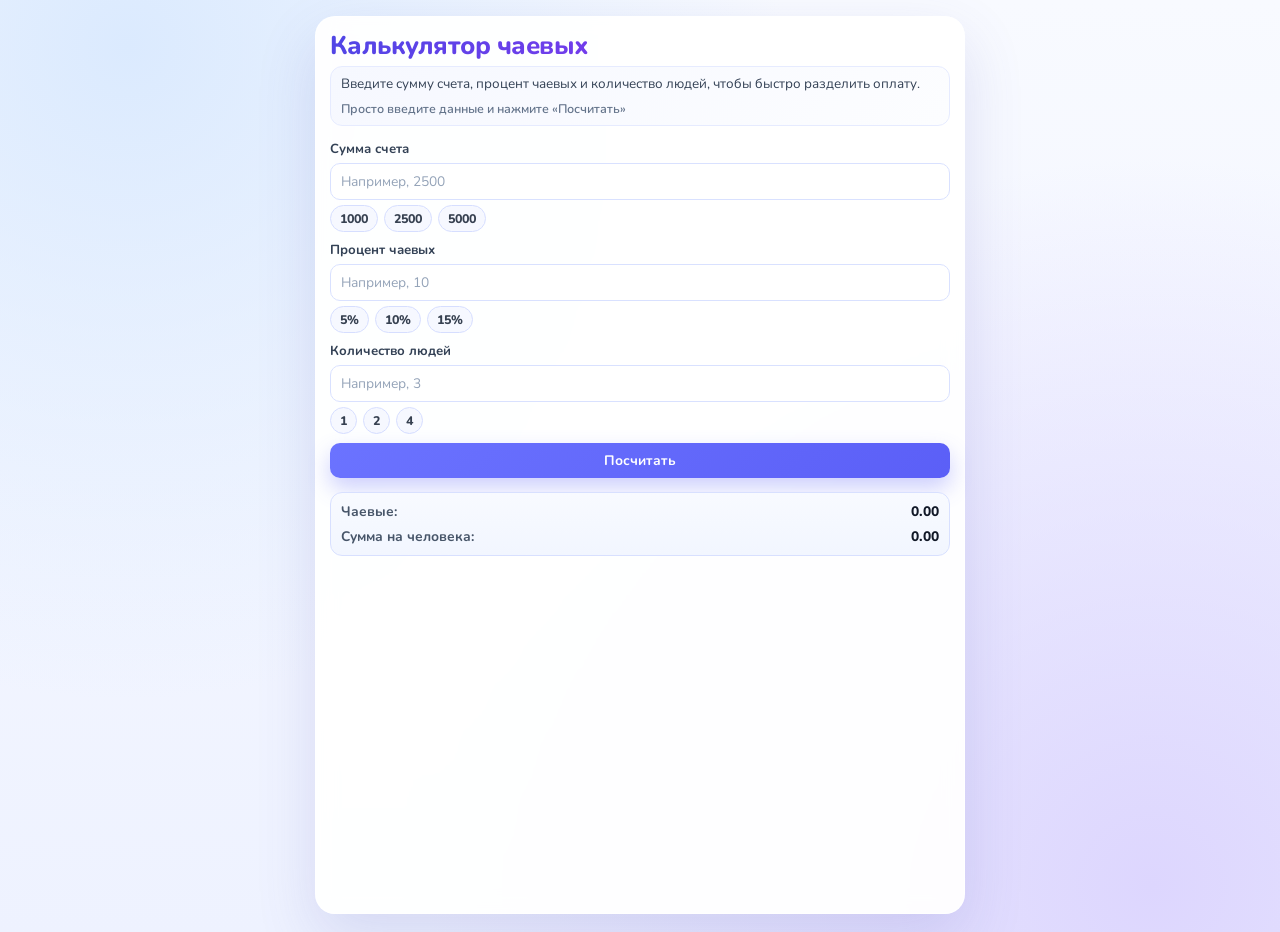
==== index.html @ c58d04bc "калькулятор чаевых" ====
<!doctype html>
<html lang="ru">
<head>
  <meta charset="UTF-8">
  <meta name="viewport" content="width=device-width, initial-scale=1.0">
  <title>Калькулятор чаевых</title>
  <link rel="preconnect" href="https://fonts.googleapis.com">
  <link rel="preconnect" href="https://fonts.gstatic.com" crossorigin>
  <link href="https://fonts.googleapis.com/css2?family=Nunito:wght@400;600;700;800&display=swap" rel="stylesheet">
  <style>
    :root {
      color-scheme: light;
      font-family: "Nunito", "Segoe UI", "Trebuchet MS", Arial, sans-serif;
      --bg: #f8faff;
      --bg-accent: #eef2ff;
      --card: rgba(255, 255, 255, 0.94);
      --text: #0f172a;
      --muted: #64748b;
      --line: #d9e1ff;
      --primary: #5b5ff7;
      --primary-hover: #4f46e5;
      --focus: rgba(91, 95, 247, 0.25);
      --shadow: 0 24px 60px rgba(80, 80, 180, 0.16);
    }

    body {
      margin: 0;
      min-height: 100vh;
      padding: 16px;
      background:
        radial-gradient(circle at 10% 5%, #dbeafe 0, transparent 45%),
        radial-gradient(circle at 90% 95%, #ddd6fe 0, transparent 50%),
        linear-gradient(180deg, var(--bg) 0%, var(--bg-accent) 100%);
      color: var(--text);
    }

    .container {
      max-width: 620px;
      min-height: calc(100vh - 32px);
      margin: 0 auto;
      background: var(--card);
      border: 1px solid rgba(255, 255, 255, 0.7);
      border-radius: 20px;
      padding: 14px;
      box-shadow: var(--shadow);
      backdrop-filter: blur(10px);
      display: flex;
      flex-direction: column;
      gap: 6px;
    }

    h1 {
      margin-top: 0;
      margin-bottom: 0;
      font-size: clamp(1.45rem, 2vw, 1.75rem);
      font-weight: 800;
      letter-spacing: -0.02em;
      line-height: 1.15;
      background: linear-gradient(135deg, #4f46e5 0%, #7c3aed 55%, #0ea5e9 100%);
      -webkit-background-clip: text;
      background-clip: text;
      color: transparent;
    }

    .hero {
      display: grid;
      gap: 6px;
      margin-bottom: 2px;
      padding: 8px 10px;
      border-radius: 12px;
      background: linear-gradient(135deg, #f6f8ff 0%, #fcfdff 100%);
      border: 1px solid #e6ebff;
    }

    .hero-text {
      margin: 0;
      font-size: 0.84rem;
      color: #334155;
      line-height: 1.35;
    }

    .hero-note {
      font-size: 0.78rem;
      color: #64748b;
      font-weight: 600;
      margin: 0;
    }

    .calculator-form {
      display: grid;
      gap: 9px;
      margin-top: 6px;
    }

    .field {
      display: grid;
      gap: 5px;
    }

    .field label {
      font-size: 0.82rem;
      font-weight: 700;
      color: #334155;
    }

    input, button {
      font: inherit;
      padding: 8px 10px;
      border-radius: 10px;
      border: 1px solid var(--line);
      transition: all 0.18s ease;
      font-size: 0.86rem;
    }

    input {
      background: #ffffff;
    }

    input:hover {
      border-color: #c8d4ff;
    }

    button {
      border: none;
      background: linear-gradient(135deg, #6b73ff 0%, var(--primary) 100%);
      color: #ffffff;
      cursor: pointer;
      font-weight: 700;
      box-shadow: 0 10px 22px rgba(91, 95, 247, 0.3);
    }

    button:hover {
      background: linear-gradient(135deg, #5d63f3 0%, var(--primary-hover) 100%);
      transform: translateY(-1px);
    }

    input:focus-visible,
    button:focus-visible {
      outline: 3px solid var(--focus);
      outline-offset: 1px;
    }

    input::placeholder {
      color: #94a3b8;
    }

    .quick-tips {
      display: flex;
      gap: 6px;
      flex-wrap: wrap;
      margin-top: 0;
    }

    .tip-chip {
      border: 1px solid #d6deff;
      background: #f6f8ff;
      color: #374151;
      padding: 4px 9px;
      border-radius: 999px;
      font-size: 0.78rem;
      font-weight: 800;
      box-shadow: none;
    }

    .tip-chip:hover {
      background: #e9eeff;
      color: #1e293b;
      transform: none;
    }

    .result {
      margin-top: 8px;
      border: 1px solid #d8e0ff;
      border-radius: 12px;
      background: linear-gradient(180deg, #f8faff 0%, #f2f6ff 100%);
      padding: 9px 10px;
      display: grid;
      gap: 6px;
    }

    .result-row {
      display: flex;
      justify-content: space-between;
      gap: 8px;
      font-size: 0.86rem;
    }

    .result-label {
      color: #475569;
      font-weight: 700;
    }

    .result-value {
      font-weight: 800;
      color: #111827;
    }

    .hint {
      margin: 0;
      color: #64748b;
      font-size: 0.78rem;
      min-height: 1.2em;
    }

    @media (max-width: 640px) {
      body {
        padding: 8px;
      }

      .container {
        min-height: calc(100vh - 16px);
        padding: 10px;
      }

    }
  </style>
</head>
<body>
  <main class="container">
    <h1>Калькулятор чаевых</h1>
    <section class="hero">
      <p class="hero-text">Введите сумму счета, процент чаевых и количество людей, чтобы быстро разделить оплату.</p>
      <p class="hero-note">Просто введите данные и нажмите «Посчитать»</p>
    </section>

    <form id="tip-form" class="calculator-form">
      <div class="field">
        <label for="bill-amount">Сумма счета</label>
        <input id="bill-amount" type="number" min="0" step="0.01" placeholder="Например, 2500" required>
        <div class="quick-tips" role="group" aria-label="Быстрый выбор суммы счета">
          <button type="button" class="tip-chip bill-chip" data-bill="1000">1000</button>
          <button type="button" class="tip-chip bill-chip" data-bill="2500">2500</button>
          <button type="button" class="tip-chip bill-chip" data-bill="5000">5000</button>
        </div>
      </div>

      <div class="field">
        <label for="tip-percent">Процент чаевых</label>
        <input id="tip-percent" type="number" min="0" step="0.1" placeholder="Например, 10" required>
        <div class="quick-tips" role="group" aria-label="Быстрый выбор процента">
          <button type="button" class="tip-chip percent-chip" data-tip="5">5%</button>
          <button type="button" class="tip-chip percent-chip" data-tip="10">10%</button>
          <button type="button" class="tip-chip percent-chip" data-tip="15">15%</button>
        </div>
      </div>

      <div class="field">
        <label for="people-count">Количество людей</label>
        <input id="people-count" type="number" min="1" step="1" placeholder="Например, 3" required>
        <div class="quick-tips" role="group" aria-label="Быстрый выбор количества людей">
          <button type="button" class="tip-chip people-chip" data-people="1">1</button>
          <button type="button" class="tip-chip people-chip" data-people="2">2</button>
          <button type="button" class="tip-chip people-chip" data-people="4">4</button>
        </div>
      </div>

      <button type="submit">Посчитать</button>
    </form>

    <div class="result" aria-live="polite">
      <div class="result-row">
        <span class="result-label">Чаевые:</span>
        <span id="tip-result" class="result-value">0.00</span>
      </div>
      <div class="result-row">
        <span class="result-label">Сумма на человека:</span>
        <span id="per-person-result" class="result-value">0.00</span>
      </div>
    </div>
    <p id="calc-message" class="hint"></p>
  </main>

  <script>
    const tipForm = document.getElementById("tip-form");
    const billAmountInput = document.getElementById("bill-amount");
    const tipPercentInput = document.getElementById("tip-percent");
    const peopleCountInput = document.getElementById("people-count");
    const tipResult = document.getElementById("tip-result");
    const perPersonResult = document.getElementById("per-person-result");
    const calcMessage = document.getElementById("calc-message");
    const tipChips = Array.from(document.querySelectorAll(".percent-chip"));
    const billChips = Array.from(document.querySelectorAll(".bill-chip"));
    const peopleChips = Array.from(document.querySelectorAll(".people-chip"));

    function formatMoney(value) {
      return value.toFixed(2);
    }

    tipChips.forEach((chip) => {
      chip.addEventListener("click", () => {
        tipPercentInput.value = chip.dataset.tip;
        calcMessage.textContent = `Выбрано чаевых: ${chip.dataset.tip}%`;
      });
    });

    billChips.forEach((chip) => {
      chip.addEventListener("click", () => {
        billAmountInput.value = chip.dataset.bill;
        calcMessage.textContent = `Выбрана сумма счета: ${chip.dataset.bill}`;
      });
    });

    peopleChips.forEach((chip) => {
      chip.addEventListener("click", () => {
        peopleCountInput.value = chip.dataset.people;
        calcMessage.textContent = `Выбрано людей: ${chip.dataset.people}`;
      });
    });

    tipForm.addEventListener("submit", (event) => {
      event.preventDefault();

      const billAmount = Number(billAmountInput.value);
      const tipPercent = Number(tipPercentInput.value);
      const peopleCount = Number(peopleCountInput.value);

      if (billAmount < 0 || tipPercent < 0 || peopleCount < 1 || !Number.isFinite(billAmount) || !Number.isFinite(tipPercent) || !Number.isFinite(peopleCount)) {
        calcMessage.textContent = "Проверьте значения: сумма и процент не могут быть отрицательными, людей должно быть минимум 1.";
        return;
      }

      const tip = billAmount * (tipPercent / 100);
      const total = billAmount + tip;
      const perPerson = total / peopleCount;

      tipResult.textContent = formatMoney(tip);
      perPersonResult.textContent = formatMoney(perPerson);
      calcMessage.textContent = "Расчет выполнен.";
    });
  </script>
</body>
</html>
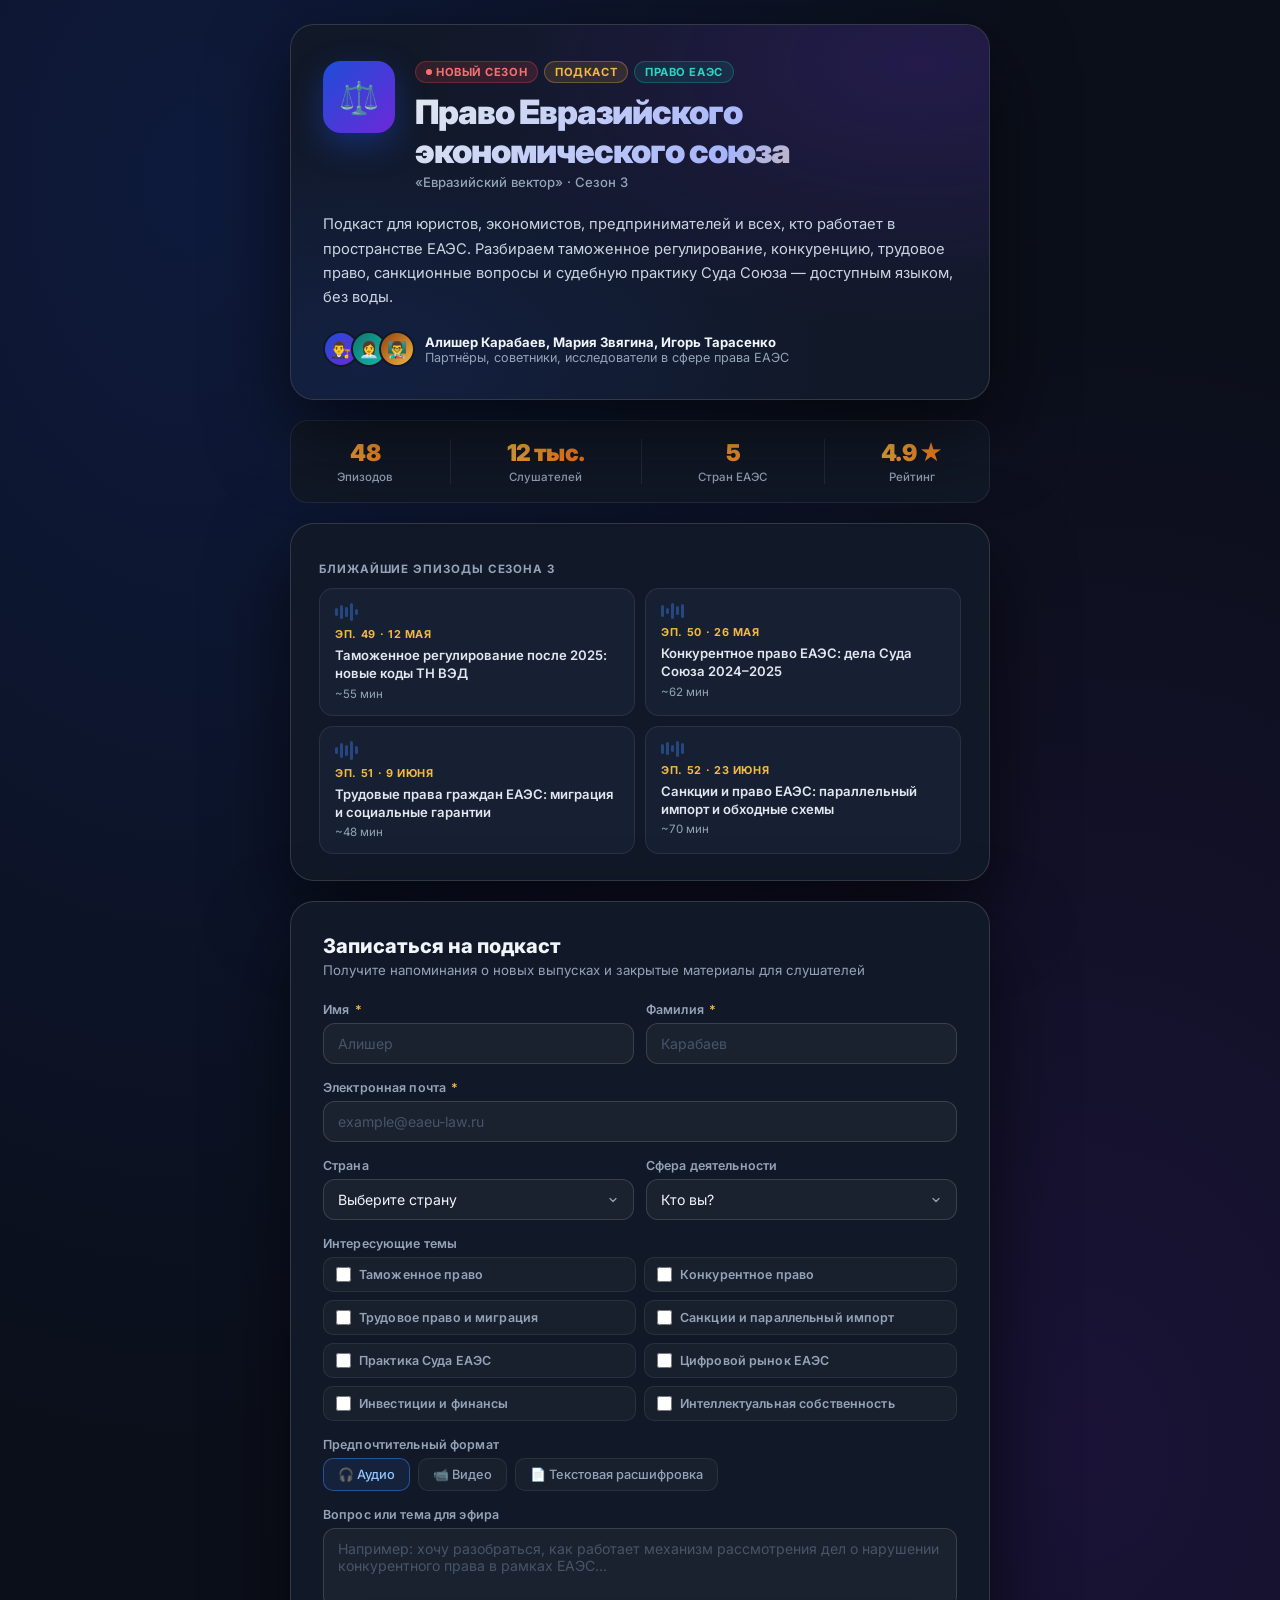
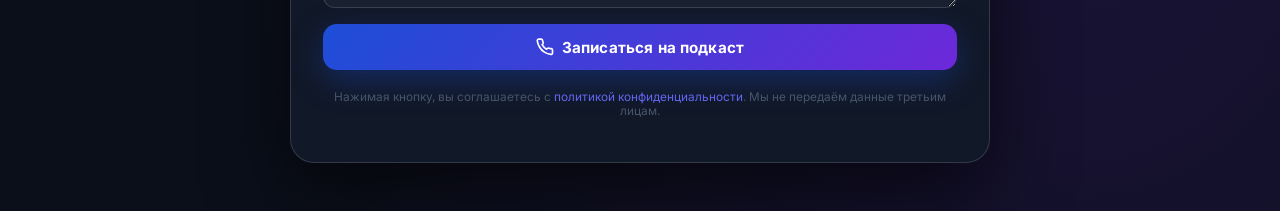
==== commit 2fc6ecc8: "интерактивное меню" ====
--- a/index.html
+++ b/index.html
@@ -3,329 +3,835 @@
 <head>
   <meta charset="UTF-8">
   <meta name="viewport" content="width=device-width, initial-scale=1.0">
-  <title>Калькулятор чаевых</title>
+  <title>Право ЕАЭС — Подкаст</title>
   <link rel="preconnect" href="https://fonts.googleapis.com">
   <link rel="preconnect" href="https://fonts.gstatic.com" crossorigin>
-  <link href="https://fonts.googleapis.com/css2?family=Nunito:wght@400;600;700;800&display=swap" rel="stylesheet">
+  <link href="https://fonts.googleapis.com/css2?family=Inter:wght@400;500;600;700;800;900&display=swap" rel="stylesheet">
   <style>
     :root {
-      color-scheme: light;
-      font-family: "Nunito", "Segoe UI", "Trebuchet MS", Arial, sans-serif;
-      --bg: #f8faff;
-      --bg-accent: #eef2ff;
-      --card: rgba(255, 255, 255, 0.94);
-      --text: #0f172a;
-      --muted: #64748b;
-      --line: #d9e1ff;
-      --primary: #5b5ff7;
-      --primary-hover: #4f46e5;
-      --focus: rgba(91, 95, 247, 0.25);
-      --shadow: 0 24px 60px rgba(80, 80, 180, 0.16);
-    }
+      font-family: "Inter", "Segoe UI", Arial, sans-serif;
+      --bg: #0b0f1a;
+      --card: #111827;
+      --card2: #162032;
+      --border: rgba(255,255,255,0.08);
+      --border2: rgba(255,255,255,0.14);
+      --text: #f1f5f9;
+      --muted: #94a3b8;
+      --gold: #f4b942;
+      --gold2: #e8a020;
+      --blue: #3b82f6;
+      --blue2: #1d4ed8;
+      --teal: #14b8a6;
+      --red: #ef4444;
+      --primary: linear-gradient(135deg, #1d4ed8 0%, #6d28d9 100%);
+      --primary-hover: linear-gradient(135deg, #2563eb 0%, #7c3aed 100%);
+      --focus: rgba(59, 130, 246, 0.35);
+      --shadow: 0 32px 80px rgba(0,0,0,0.6);
+    }
+
+    *, *::before, *::after { box-sizing: border-box; }
 
     body {
       margin: 0;
       min-height: 100vh;
-      padding: 16px;
       background:
-        radial-gradient(circle at 10% 5%, #dbeafe 0, transparent 45%),
-        radial-gradient(circle at 90% 95%, #ddd6fe 0, transparent 50%),
-        linear-gradient(180deg, var(--bg) 0%, var(--bg-accent) 100%);
+        radial-gradient(ellipse at 15% 10%, rgba(29, 78, 216, 0.18) 0, transparent 55%),
+        radial-gradient(ellipse at 85% 80%, rgba(109, 40, 217, 0.15) 0, transparent 55%),
+        var(--bg);
       color: var(--text);
-    }
-
-    .container {
-      max-width: 620px;
-      min-height: calc(100vh - 32px);
+      padding: 24px 16px 48px;
+    }
+
+    .page {
+      max-width: 700px;
       margin: 0 auto;
+      display: flex;
+      flex-direction: column;
+      gap: 20px;
+    }
+
+    /* ── HERO ── */
+    .hero {
       background: var(--card);
-      border: 1px solid rgba(255, 255, 255, 0.7);
-      border-radius: 20px;
-      padding: 14px;
+      border: 1px solid var(--border2);
+      border-radius: 24px;
+      padding: 36px 32px 32px;
+      position: relative;
+      overflow: hidden;
       box-shadow: var(--shadow);
-      backdrop-filter: blur(10px);
-      display: flex;
-      flex-direction: column;
+    }
+
+    .hero::before {
+      content: "";
+      position: absolute;
+      inset: 0;
+      background:
+        radial-gradient(ellipse at 90% 10%, rgba(109,40,217,0.2) 0, transparent 55%),
+        radial-gradient(ellipse at 10% 90%, rgba(29,78,216,0.15) 0, transparent 55%);
+      pointer-events: none;
+    }
+
+    .hero-top {
+      display: flex;
+      align-items: flex-start;
+      gap: 20px;
+      margin-bottom: 22px;
+      position: relative;
+    }
+
+    .hero-icon {
+      flex-shrink: 0;
+      width: 72px;
+      height: 72px;
+      border-radius: 18px;
+      background: linear-gradient(135deg, #1d4ed8, #6d28d9);
+      display: flex;
+      align-items: center;
+      justify-content: center;
+      font-size: 32px;
+      box-shadow: 0 12px 32px rgba(29,78,216,0.4);
+    }
+
+    .hero-meta {
+      flex: 1;
+      min-width: 0;
+    }
+
+    .tag-row {
+      display: flex;
+      flex-wrap: wrap;
       gap: 6px;
-    }
-
-    h1 {
-      margin-top: 0;
-      margin-bottom: 0;
-      font-size: clamp(1.45rem, 2vw, 1.75rem);
+      margin-bottom: 10px;
+    }
+
+    .tag {
+      display: inline-flex;
+      align-items: center;
+      gap: 4px;
+      padding: 3px 10px;
+      border-radius: 999px;
+      font-size: 0.7rem;
+      font-weight: 700;
+      letter-spacing: 0.05em;
+      text-transform: uppercase;
+    }
+
+    .tag-live { background: rgba(239,68,68,0.15); color: #f87171; border: 1px solid rgba(239,68,68,0.3); }
+    .tag-ep   { background: rgba(244,185,66,0.12); color: var(--gold); border: 1px solid rgba(244,185,66,0.3); }
+    .tag-law  { background: rgba(20,184,166,0.12); color: #2dd4bf; border: 1px solid rgba(20,184,166,0.3); }
+
+    .tag-live::before {
+      content: "";
+      width: 6px;
+      height: 6px;
+      border-radius: 50%;
+      background: #f87171;
+      animation: pulse-dot 1.5s infinite;
+    }
+
+    @keyframes pulse-dot {
+      0%, 100% { opacity: 1; transform: scale(1); }
+      50% { opacity: 0.5; transform: scale(0.7); }
+    }
+
+    .hero-title {
+      font-size: clamp(1.55rem, 4vw, 2.1rem);
+      font-weight: 900;
+      line-height: 1.15;
+      letter-spacing: -0.03em;
+      margin: 0 0 4px;
+      background: linear-gradient(135deg, #e2e8f0 0%, #a5b4fc 60%, var(--gold) 100%);
+      -webkit-background-clip: text;
+      -webkit-text-fill-color: transparent;
+      background-clip: text;
+    }
+
+    .hero-show {
+      font-size: 0.82rem;
+      color: var(--muted);
+      font-weight: 500;
+      margin: 0;
+    }
+
+    .hero-desc {
+      font-size: 0.92rem;
+      color: #cbd5e1;
+      line-height: 1.65;
+      margin: 0 0 22px;
+      position: relative;
+    }
+
+    .speakers-row {
+      display: flex;
+      align-items: center;
+      gap: 10px;
+      position: relative;
+    }
+
+    .speaker-avatars {
+      display: flex;
+    }
+
+    .speaker-avatars span {
+      width: 36px;
+      height: 36px;
+      border-radius: 50%;
+      border: 2px solid var(--card);
+      display: flex;
+      align-items: center;
+      justify-content: center;
+      font-size: 16px;
+      margin-left: -8px;
+    }
+
+    .speaker-avatars span:first-child { margin-left: 0; }
+
+    .av1 { background: linear-gradient(135deg, #1d4ed8, #6d28d9); }
+    .av2 { background: linear-gradient(135deg, #0f766e, #14b8a6); }
+    .av3 { background: linear-gradient(135deg, #92400e, var(--gold)); }
+
+    .speaker-info {
+      font-size: 0.79rem;
+      color: var(--muted);
+    }
+
+    .speaker-info strong {
+      display: block;
+      color: var(--text);
+      font-size: 0.82rem;
+    }
+
+    /* ── EPISODES PREVIEW ── */
+    .section-label {
+      font-size: 0.72rem;
+      font-weight: 700;
+      text-transform: uppercase;
+      letter-spacing: 0.08em;
+      color: var(--muted);
+      margin-bottom: 12px;
+    }
+
+    .episodes-grid {
+      display: grid;
+      grid-template-columns: repeat(2, 1fr);
+      gap: 10px;
+    }
+
+    .ep-card {
+      background: var(--card2);
+      border: 1px solid var(--border);
+      border-radius: 14px;
+      padding: 14px 15px;
+      transition: border-color 0.2s;
+    }
+
+    .ep-card:hover { border-color: var(--border2); }
+
+    .ep-num {
+      font-size: 0.68rem;
+      font-weight: 700;
+      color: var(--gold);
+      text-transform: uppercase;
+      letter-spacing: 0.06em;
+      margin-bottom: 5px;
+    }
+
+    .ep-title {
+      font-size: 0.82rem;
+      font-weight: 600;
+      color: #e2e8f0;
+      line-height: 1.4;
+      margin-bottom: 4px;
+    }
+
+    .ep-dur {
+      font-size: 0.72rem;
+      color: var(--muted);
+    }
+
+    .wave-row {
+      display: flex;
+      align-items: center;
+      gap: 2px;
+      margin-bottom: 6px;
+    }
+
+    .wave-bar {
+      width: 3px;
+      border-radius: 999px;
+      background: rgba(59,130,246,0.4);
+      animation: wave-anim 1.2s ease-in-out infinite;
+    }
+
+    @keyframes wave-anim {
+      0%, 100% { transform: scaleY(1); }
+      50% { transform: scaleY(2.2); }
+    }
+
+    /* ── FORM CARD ── */
+    .form-card {
+      background: var(--card);
+      border: 1px solid var(--border2);
+      border-radius: 24px;
+      padding: 32px;
+      box-shadow: var(--shadow);
+    }
+
+    .form-heading {
+      font-size: 1.25rem;
       font-weight: 800;
-      letter-spacing: -0.02em;
-      line-height: 1.15;
-      background: linear-gradient(135deg, #4f46e5 0%, #7c3aed 55%, #0ea5e9 100%);
-      -webkit-background-clip: text;
-      background-clip: text;
-      color: transparent;
-    }
-
-    .hero {
+      margin: 0 0 4px;
+      color: var(--text);
+    }
+
+    .form-sub {
+      font-size: 0.83rem;
+      color: var(--muted);
+      margin: 0 0 24px;
+    }
+
+    .signup-form {
+      display: grid;
+      gap: 16px;
+    }
+
+    .form-row {
+      display: grid;
+      grid-template-columns: 1fr 1fr;
+      gap: 12px;
+    }
+
+    .field {
       display: grid;
       gap: 6px;
-      margin-bottom: 2px;
-      padding: 8px 10px;
+    }
+
+    .field label {
+      font-size: 0.78rem;
+      font-weight: 600;
+      color: #94a3b8;
+      letter-spacing: 0.01em;
+    }
+
+    .field label .req {
+      color: var(--gold);
+      margin-left: 2px;
+    }
+
+    input, select, textarea {
+      font: inherit;
+      font-size: 0.88rem;
+      padding: 11px 14px;
       border-radius: 12px;
-      background: linear-gradient(135deg, #f6f8ff 0%, #fcfdff 100%);
-      border: 1px solid #e6ebff;
-    }
-
-    .hero-text {
+      border: 1px solid var(--border2);
+      background: rgba(255,255,255,0.04);
+      color: var(--text);
+      transition: border-color 0.18s, box-shadow 0.18s;
+      width: 100%;
+    }
+
+    input::placeholder, textarea::placeholder { color: #475569; }
+
+    select {
+      cursor: pointer;
+      appearance: none;
+      background-image: url("data:image/svg+xml,%3Csvg xmlns='http://www.w3.org/2000/svg' width='12' height='12' viewBox='0 0 24 24' fill='none' stroke='%2394a3b8' stroke-width='2.5' stroke-linecap='round' stroke-linejoin='round'%3E%3Cpolyline points='6 9 12 15 18 9'/%3E%3C/svg%3E");
+      background-repeat: no-repeat;
+      background-position: right 14px center;
+      padding-right: 38px;
+    }
+
+    select option { background: #1e2939; color: var(--text); }
+
+    textarea { resize: vertical; min-height: 80px; }
+
+    input:focus, select:focus, textarea:focus {
+      outline: none;
+      border-color: var(--blue);
+      box-shadow: 0 0 0 3px var(--focus);
+    }
+
+    .topics-grid {
+      display: grid;
+      grid-template-columns: repeat(2, 1fr);
+      gap: 8px;
+    }
+
+    .topic-check {
+      display: flex;
+      align-items: center;
+      gap: 8px;
+      padding: 9px 12px;
+      border-radius: 10px;
+      border: 1px solid var(--border);
+      background: rgba(255,255,255,0.03);
+      cursor: pointer;
+      transition: border-color 0.18s, background 0.18s;
+      font-size: 0.8rem;
+      color: #cbd5e1;
+      user-select: none;
+    }
+
+    .topic-check:hover {
+      border-color: var(--border2);
+      background: rgba(255,255,255,0.06);
+    }
+
+    .topic-check input[type="checkbox"] {
+      width: 15px;
+      height: 15px;
+      min-width: 15px;
+      padding: 0;
       margin: 0;
-      font-size: 0.84rem;
-      color: #334155;
-      line-height: 1.35;
-    }
-
-    .hero-note {
-      font-size: 0.78rem;
-      color: #64748b;
-      font-weight: 600;
+      accent-color: var(--blue);
+      cursor: pointer;
+    }
+
+    .topic-check input[type="checkbox"]:focus { box-shadow: none; }
+
+    .topic-check.checked {
+      border-color: rgba(59,130,246,0.5);
+      background: rgba(59,130,246,0.08);
+      color: #bfdbfe;
+    }
+
+    .format-row {
+      display: flex;
+      gap: 8px;
+      flex-wrap: wrap;
+    }
+
+    .format-btn {
+      display: flex;
+      align-items: center;
+      gap: 6px;
+      padding: 8px 14px;
+      border-radius: 10px;
+      border: 1px solid var(--border);
+      background: rgba(255,255,255,0.03);
+      color: var(--muted);
+      font-size: 0.8rem;
+      font-weight: 500;
+      cursor: pointer;
+      transition: all 0.18s;
+      font-family: inherit;
+    }
+
+    .format-btn:hover {
+      border-color: var(--border2);
+      color: var(--text);
+    }
+
+    .format-btn.active {
+      border-color: rgba(59,130,246,0.5);
+      background: rgba(59,130,246,0.1);
+      color: #93c5fd;
+    }
+
+    .submit-btn {
+      width: 100%;
+      padding: 14px;
+      border: none;
+      border-radius: 14px;
+      background: var(--primary);
+      color: #fff;
+      font: 700 0.95rem/1 "Inter", sans-serif;
+      cursor: pointer;
+      display: flex;
+      align-items: center;
+      justify-content: center;
+      gap: 8px;
+      transition: all 0.2s;
+      box-shadow: 0 10px 32px rgba(29,78,216,0.35);
+      letter-spacing: 0.01em;
+    }
+
+    .submit-btn:hover {
+      background: var(--primary-hover);
+      transform: translateY(-1px);
+      box-shadow: 0 14px 40px rgba(29,78,216,0.45);
+    }
+
+    .submit-btn:active { transform: translateY(0); }
+
+    .submit-btn:focus-visible { outline: 3px solid var(--focus); outline-offset: 2px; }
+
+    .privacy-note {
+      text-align: center;
+      font-size: 0.74rem;
+      color: #475569;
+      margin-top: 4px;
+    }
+
+    .privacy-note a { color: #6366f1; text-decoration: none; }
+    .privacy-note a:hover { text-decoration: underline; }
+
+    /* ── SUCCESS STATE ── */
+    .success-state {
+      display: none;
+      flex-direction: column;
+      align-items: center;
+      text-align: center;
+      padding: 40px 24px;
+      gap: 14px;
+    }
+
+    .success-state.visible { display: flex; }
+    .signup-form.hidden { display: none; }
+
+    .success-icon {
+      width: 72px;
+      height: 72px;
+      border-radius: 50%;
+      background: linear-gradient(135deg, rgba(20,184,166,0.2), rgba(59,130,246,0.2));
+      border: 1px solid rgba(20,184,166,0.35);
+      display: flex;
+      align-items: center;
+      justify-content: center;
+      font-size: 32px;
+      animation: pop-in 0.4s cubic-bezier(0.34, 1.56, 0.64, 1) both;
+    }
+
+    @keyframes pop-in {
+      from { transform: scale(0.5); opacity: 0; }
+      to { transform: scale(1); opacity: 1; }
+    }
+
+    .success-title {
+      font-size: 1.3rem;
+      font-weight: 800;
+      color: var(--text);
       margin: 0;
     }
 
-    .calculator-form {
-      display: grid;
-      gap: 9px;
-      margin-top: 6px;
-    }
-
-    .field {
-      display: grid;
-      gap: 5px;
-    }
-
-    .field label {
+    .success-desc {
+      font-size: 0.87rem;
+      color: var(--muted);
+      line-height: 1.6;
+      max-width: 380px;
+      margin: 0;
+    }
+
+    .success-ep-info {
+      background: var(--card2);
+      border: 1px solid var(--border2);
+      border-radius: 14px;
+      padding: 14px 20px;
       font-size: 0.82rem;
-      font-weight: 700;
-      color: #334155;
-    }
-
-    input, button {
-      font: inherit;
-      padding: 8px 10px;
-      border-radius: 10px;
-      border: 1px solid var(--line);
-      transition: all 0.18s ease;
-      font-size: 0.86rem;
-    }
-
-    input {
-      background: #ffffff;
-    }
-
-    input:hover {
-      border-color: #c8d4ff;
-    }
-
-    button {
-      border: none;
-      background: linear-gradient(135deg, #6b73ff 0%, var(--primary) 100%);
-      color: #ffffff;
-      cursor: pointer;
-      font-weight: 700;
-      box-shadow: 0 10px 22px rgba(91, 95, 247, 0.3);
-    }
-
-    button:hover {
-      background: linear-gradient(135deg, #5d63f3 0%, var(--primary-hover) 100%);
-      transform: translateY(-1px);
-    }
-
-    input:focus-visible,
-    button:focus-visible {
-      outline: 3px solid var(--focus);
-      outline-offset: 1px;
-    }
-
-    input::placeholder {
       color: #94a3b8;
-    }
-
-    .quick-tips {
-      display: flex;
-      gap: 6px;
-      flex-wrap: wrap;
-      margin-top: 0;
-    }
-
-    .tip-chip {
-      border: 1px solid #d6deff;
-      background: #f6f8ff;
-      color: #374151;
-      padding: 4px 9px;
-      border-radius: 999px;
-      font-size: 0.78rem;
-      font-weight: 800;
-      box-shadow: none;
-    }
-
-    .tip-chip:hover {
-      background: #e9eeff;
-      color: #1e293b;
-      transform: none;
-    }
-
-    .result {
-      margin-top: 8px;
-      border: 1px solid #d8e0ff;
-      border-radius: 12px;
-      background: linear-gradient(180deg, #f8faff 0%, #f2f6ff 100%);
-      padding: 9px 10px;
-      display: grid;
-      gap: 6px;
-    }
-
-    .result-row {
-      display: flex;
-      justify-content: space-between;
-      gap: 8px;
-      font-size: 0.86rem;
-    }
-
-    .result-label {
-      color: #475569;
-      font-weight: 700;
-    }
-
-    .result-value {
-      font-weight: 800;
-      color: #111827;
-    }
-
-    .hint {
-      margin: 0;
-      color: #64748b;
-      font-size: 0.78rem;
-      min-height: 1.2em;
-    }
-
-    @media (max-width: 640px) {
-      body {
-        padding: 8px;
-      }
-
-      .container {
-        min-height: calc(100vh - 16px);
-        padding: 10px;
-      }
-
+      display: flex;
+      align-items: center;
+      gap: 12px;
+    }
+
+    .success-ep-info .dot { color: var(--gold); font-size: 1.1em; }
+
+    /* ── STATS STRIP ── */
+    .stats-strip {
+      background: var(--card);
+      border: 1px solid var(--border);
+      border-radius: 18px;
+      padding: 18px 24px;
+      display: flex;
+      justify-content: space-around;
+      gap: 12px;
+      text-align: center;
+    }
+
+    .stat-item { display: flex; flex-direction: column; gap: 3px; }
+
+    .stat-num {
+      font-size: 1.45rem;
+      font-weight: 900;
+      letter-spacing: -0.03em;
+      background: linear-gradient(135deg, var(--gold) 0%, #f97316 100%);
+      -webkit-background-clip: text;
+      -webkit-text-fill-color: transparent;
+      background-clip: text;
+    }
+
+    .stat-label { font-size: 0.72rem; color: var(--muted); font-weight: 500; }
+
+    .divider { width: 1px; background: var(--border); align-self: stretch; }
+
+    /* ── RESPONSIVE ── */
+    @media (max-width: 500px) {
+      .hero { padding: 24px 20px 20px; }
+      .form-card { padding: 22px 18px; }
+      .form-row { grid-template-columns: 1fr; }
+      .episodes-grid { grid-template-columns: 1fr; }
+      .topics-grid { grid-template-columns: 1fr; }
+      .hero-title { font-size: 1.45rem; }
+      .hero-icon { width: 56px; height: 56px; font-size: 24px; }
+      .stats-strip { padding: 14px 12px; gap: 6px; }
+      .stat-num { font-size: 1.2rem; }
     }
   </style>
 </head>
 <body>
-  <main class="container">
-    <h1>Калькулятор чаевых</h1>
+  <div class="page">
+
+    <!-- HERO -->
     <section class="hero">
-      <p class="hero-text">Введите сумму счета, процент чаевых и количество людей, чтобы быстро разделить оплату.</p>
-      <p class="hero-note">Просто введите данные и нажмите «Посчитать»</p>
+      <div class="hero-top">
+        <div class="hero-icon" aria-hidden="true">⚖️</div>
+        <div class="hero-meta">
+          <div class="tag-row">
+            <span class="tag tag-live">Новый сезон</span>
+            <span class="tag tag-ep">Подкаст</span>
+            <span class="tag tag-law">Право ЕАЭС</span>
+          </div>
+          <h1 class="hero-title">Право Евразийского<br>экономического союза</h1>
+          <p class="hero-show">«Евразийский вектор» · Сезон 3</p>
+        </div>
+      </div>
+
+      <p class="hero-desc">
+        Подкаст для юристов, экономистов, предпринимателей и всех, кто работает в пространстве ЕАЭС. Разбираем таможенное регулирование, конкуренцию, трудовое право, санкционные вопросы и судебную практику Суда Союза — доступным языком, без воды.
+      </p>
+
+      <div class="speakers-row">
+        <div class="speaker-avatars" aria-hidden="true">
+          <span class="av1">👨‍⚖️</span>
+          <span class="av2">👩‍💼</span>
+          <span class="av3">👨‍🏫</span>
+        </div>
+        <div class="speaker-info">
+          <strong>Алишер Карабаев, Мария Звягина, Игорь Тарасенко</strong>
+          Партнёры, советники, исследователи в сфере права ЕАЭС
+        </div>
+      </div>
     </section>
 
-    <form id="tip-form" class="calculator-form">
-      <div class="field">
-        <label for="bill-amount">Сумма счета</label>
-        <input id="bill-amount" type="number" min="0" step="0.01" placeholder="Например, 2500" required>
-        <div class="quick-tips" role="group" aria-label="Быстрый выбор суммы счета">
-          <button type="button" class="tip-chip bill-chip" data-bill="1000">1000</button>
-          <button type="button" class="tip-chip bill-chip" data-bill="2500">2500</button>
-          <button type="button" class="tip-chip bill-chip" data-bill="5000">5000</button>
-        </div>
+    <!-- STATS -->
+    <div class="stats-strip" role="region" aria-label="Статистика подкаста">
+      <div class="stat-item">
+        <span class="stat-num">48</span>
+        <span class="stat-label">Эпизодов</span>
       </div>
-
-      <div class="field">
-        <label for="tip-percent">Процент чаевых</label>
-        <input id="tip-percent" type="number" min="0" step="0.1" placeholder="Например, 10" required>
-        <div class="quick-tips" role="group" aria-label="Быстрый выбор процента">
-          <button type="button" class="tip-chip percent-chip" data-tip="5">5%</button>
-          <button type="button" class="tip-chip percent-chip" data-tip="10">10%</button>
-          <button type="button" class="tip-chip percent-chip" data-tip="15">15%</button>
-        </div>
+      <div class="divider" aria-hidden="true"></div>
+      <div class="stat-item">
+        <span class="stat-num">12 тыс.</span>
+        <span class="stat-label">Слушателей</span>
       </div>
-
-      <div class="field">
-        <label for="people-count">Количество людей</label>
-        <input id="people-count" type="number" min="1" step="1" placeholder="Например, 3" required>
-        <div class="quick-tips" role="group" aria-label="Быстрый выбор количества людей">
-          <button type="button" class="tip-chip people-chip" data-people="1">1</button>
-          <button type="button" class="tip-chip people-chip" data-people="2">2</button>
-          <button type="button" class="tip-chip people-chip" data-people="4">4</button>
-        </div>
+      <div class="divider" aria-hidden="true"></div>
+      <div class="stat-item">
+        <span class="stat-num">5</span>
+        <span class="stat-label">Стран ЕАЭС</span>
       </div>
-
-      <button type="submit">Посчитать</button>
-    </form>
-
-    <div class="result" aria-live="polite">
-      <div class="result-row">
-        <span class="result-label">Чаевые:</span>
-        <span id="tip-result" class="result-value">0.00</span>
-      </div>
-      <div class="result-row">
-        <span class="result-label">Сумма на человека:</span>
-        <span id="per-person-result" class="result-value">0.00</span>
+      <div class="divider" aria-hidden="true"></div>
+      <div class="stat-item">
+        <span class="stat-num">4.9 ★</span>
+        <span class="stat-label">Рейтинг</span>
       </div>
     </div>
-    <p id="calc-message" class="hint"></p>
-  </main>
+
+    <!-- UPCOMING EPISODES -->
+    <section class="form-card" style="padding: 26px 28px;">
+      <p class="section-label">Ближайшие эпизоды сезона 3</p>
+      <div class="episodes-grid">
+        <div class="ep-card">
+          <div class="wave-row" aria-hidden="true">
+            <div class="wave-bar" style="height:8px; animation-delay:0s;"></div>
+            <div class="wave-bar" style="height:14px; animation-delay:0.15s;"></div>
+            <div class="wave-bar" style="height:10px; animation-delay:0.3s;"></div>
+            <div class="wave-bar" style="height:18px; animation-delay:0.1s;"></div>
+            <div class="wave-bar" style="height:6px; animation-delay:0.25s;"></div>
+          </div>
+          <div class="ep-num">Эп. 49 · 12 мая</div>
+          <div class="ep-title">Таможенное регулирование после 2025: новые коды ТН ВЭД</div>
+          <div class="ep-dur">~55 мин</div>
+        </div>
+        <div class="ep-card">
+          <div class="wave-row" aria-hidden="true">
+            <div class="wave-bar" style="height:12px; animation-delay:0.05s;"></div>
+            <div class="wave-bar" style="height:6px; animation-delay:0.2s;"></div>
+            <div class="wave-bar" style="height:16px; animation-delay:0.35s;"></div>
+            <div class="wave-bar" style="height:9px; animation-delay:0.15s;"></div>
+            <div class="wave-bar" style="height:14px; animation-delay:0.0s;"></div>
+          </div>
+          <div class="ep-num">Эп. 50 · 26 мая</div>
+          <div class="ep-title">Конкурентное право ЕАЭС: дела Суда Союза 2024–2025</div>
+          <div class="ep-dur">~62 мин</div>
+        </div>
+        <div class="ep-card">
+          <div class="wave-row" aria-hidden="true">
+            <div class="wave-bar" style="height:7px; animation-delay:0.1s;"></div>
+            <div class="wave-bar" style="height:15px; animation-delay:0.0s;"></div>
+            <div class="wave-bar" style="height:11px; animation-delay:0.25s;"></div>
+            <div class="wave-bar" style="height:19px; animation-delay:0.2s;"></div>
+            <div class="wave-bar" style="height:8px; animation-delay:0.05s;"></div>
+          </div>
+          <div class="ep-num">Эп. 51 · 9 июня</div>
+          <div class="ep-title">Трудовые права граждан ЕАЭС: миграция и социальные гарантии</div>
+          <div class="ep-dur">~48 мин</div>
+        </div>
+        <div class="ep-card">
+          <div class="wave-row" aria-hidden="true">
+            <div class="wave-bar" style="height:10px; animation-delay:0.3s;"></div>
+            <div class="wave-bar" style="height:13px; animation-delay:0.1s;"></div>
+            <div class="wave-bar" style="height:7px; animation-delay:0.2s;"></div>
+            <div class="wave-bar" style="height:16px; animation-delay:0.05s;"></div>
+            <div class="wave-bar" style="height:11px; animation-delay:0.15s;"></div>
+          </div>
+          <div class="ep-num">Эп. 52 · 23 июня</div>
+          <div class="ep-title">Санкции и право ЕАЭС: параллельный импорт и обходные схемы</div>
+          <div class="ep-dur">~70 мин</div>
+        </div>
+      </div>
+    </section>
+
+    <!-- REGISTRATION FORM -->
+    <section class="form-card">
+      <h2 class="form-heading">Записаться на подкаст</h2>
+      <p class="form-sub">Получите напоминания о новых выпусках и закрытые материалы для слушателей</p>
+
+      <div class="success-state" id="success-state" role="status" aria-live="polite">
+        <div class="success-icon">✅</div>
+        <h3 class="success-title">Вы зарегистрированы!</h3>
+        <p class="success-desc">
+          Спасибо за интерес к подкасту «Евразийский вектор». Мы пришлём вам напоминание перед выходом нового эпизода, а пока — добавьте нас в избранное на своей платформе.
+        </p>
+        <div class="success-ep-info">
+          <span class="dot">●</span>
+          Следующий эпизод — <strong style="color: var(--text); margin-left: 4px;">12 мая 2026 · Эп. 49</strong>
+        </div>
+      </div>
+
+      <form class="signup-form" id="signup-form" novalidate>
+
+        <div class="form-row">
+          <div class="field">
+            <label for="fname">Имя <span class="req">*</span></label>
+            <input id="fname" type="text" placeholder="Алишер" autocomplete="given-name" required>
+          </div>
+          <div class="field">
+            <label for="lname">Фамилия <span class="req">*</span></label>
+            <input id="lname" type="text" placeholder="Карабаев" autocomplete="family-name" required>
+          </div>
+        </div>
+
+        <div class="field">
+          <label for="email">Электронная почта <span class="req">*</span></label>
+          <input id="email" type="email" placeholder="example@eaeu-law.ru" autocomplete="email" required>
+        </div>
+
+        <div class="form-row">
+          <div class="field">
+            <label for="country">Страна</label>
+            <select id="country">
+              <option value="" disabled selected>Выберите страну</option>
+              <option>Армения</option>
+              <option>Беларусь</option>
+              <option>Казахстан</option>
+              <option>Кыргызстан</option>
+              <option>Россия</option>
+              <option>Другая</option>
+            </select>
+          </div>
+          <div class="field">
+            <label for="role">Сфера деятельности</label>
+            <select id="role">
+              <option value="" disabled selected>Кто вы?</option>
+              <option>Юрист / адвокат</option>
+              <option>Государственный служащий</option>
+              <option>Предприниматель / бизнес</option>
+              <option>Учёный / преподаватель</option>
+              <option>Студент</option>
+              <option>Другое</option>
+            </select>
+          </div>
+        </div>
+
+        <div class="field">
+          <label>Интересующие темы</label>
+          <div class="topics-grid" id="topics-grid">
+            <label class="topic-check"><input type="checkbox" value="customs"> Таможенное право</label>
+            <label class="topic-check"><input type="checkbox" value="competition"> Конкурентное право</label>
+            <label class="topic-check"><input type="checkbox" value="labor"> Трудовое право и миграция</label>
+            <label class="topic-check"><input type="checkbox" value="sanctions"> Санкции и параллельный импорт</label>
+            <label class="topic-check"><input type="checkbox" value="court"> Практика Суда ЕАЭС</label>
+            <label class="topic-check"><input type="checkbox" value="digital"> Цифровой рынок ЕАЭС</label>
+            <label class="topic-check"><input type="checkbox" value="investment"> Инвестиции и финансы</label>
+            <label class="topic-check"><input type="checkbox" value="ip"> Интеллектуальная собственность</label>
+          </div>
+        </div>
+
+        <div class="field">
+          <label>Предпочтительный формат</label>
+          <div class="format-row" id="format-row" role="group" aria-label="Выберите формат">
+            <button type="button" class="format-btn active" data-fmt="audio">🎧 Аудио</button>
+            <button type="button" class="format-btn" data-fmt="video">📹 Видео</button>
+            <button type="button" class="format-btn" data-fmt="transcript">📄 Текстовая расшифровка</button>
+          </div>
+        </div>
+
+        <div class="field">
+          <label for="question">Вопрос или тема для эфира</label>
+          <textarea id="question" placeholder="Например: хочу разобраться, как работает механизм рассмотрения дел о нарушении конкурентного права в рамках ЕАЭС..."></textarea>
+        </div>
+
+        <button type="submit" class="submit-btn" id="submit-btn">
+          <svg width="18" height="18" viewBox="0 0 24 24" fill="none" stroke="currentColor" stroke-width="2.2" stroke-linecap="round" stroke-linejoin="round" aria-hidden="true"><path d="M22 16.92v3a2 2 0 0 1-2.18 2 19.79 19.79 0 0 1-8.63-3.07A19.5 19.5 0 0 1 4.69 12a19.79 19.79 0 0 1-3-8.59A2 2 0 0 1 3.77 1.4h3a2 2 0 0 1 2 1.72 12.84 12.84 0 0 0 .7 2.81 2 2 0 0 1-.45 2.11L8.09 8.91a16 16 0 0 0 6 6l.91-.91a2 2 0 0 1 2.11-.45 12.84 12.84 0 0 0 2.81.7A2 2 0 0 1 22 16.92z"/></svg>
+          Записаться на подкаст
+        </button>
+
+        <p class="privacy-note">
+          Нажимая кнопку, вы соглашаетесь с <a href="#">политикой конфиденциальности</a>. Мы не передаём данные третьим лицам.
+        </p>
+
+      </form>
+    </section>
+
+  </div>
 
   <script>
-    const tipForm = document.getElementById("tip-form");
-    const billAmountInput = document.getElementById("bill-amount");
-    const tipPercentInput = document.getElementById("tip-percent");
-    const peopleCountInput = document.getElementById("people-count");
-    const tipResult = document.getElementById("tip-result");
-    const perPersonResult = document.getElementById("per-person-result");
-    const calcMessage = document.getElementById("calc-message");
-    const tipChips = Array.from(document.querySelectorAll(".percent-chip"));
-    const billChips = Array.from(document.querySelectorAll(".bill-chip"));
-    const peopleChips = Array.from(document.querySelectorAll(".people-chip"));
-
-    function formatMoney(value) {
-      return value.toFixed(2);
-    }
-
-    tipChips.forEach((chip) => {
-      chip.addEventListener("click", () => {
-        tipPercentInput.value = chip.dataset.tip;
-        calcMessage.textContent = `Выбрано чаевых: ${chip.dataset.tip}%`;
+    // Topic checkboxes highlight
+    document.querySelectorAll(".topic-check").forEach(label => {
+      const cb = label.querySelector("input[type='checkbox']");
+      cb.addEventListener("change", () => {
+        label.classList.toggle("checked", cb.checked);
       });
     });
 
-    billChips.forEach((chip) => {
-      chip.addEventListener("click", () => {
-        billAmountInput.value = chip.dataset.bill;
-        calcMessage.textContent = `Выбрана сумма счета: ${chip.dataset.bill}`;
+    // Format toggle buttons
+    const formatBtns = document.querySelectorAll(".format-btn");
+    formatBtns.forEach(btn => {
+      btn.addEventListener("click", () => {
+        formatBtns.forEach(b => b.classList.remove("active"));
+        btn.classList.add("active");
       });
     });
 
-    peopleChips.forEach((chip) => {
-      chip.addEventListener("click", () => {
-        peopleCountInput.value = chip.dataset.people;
-        calcMessage.textContent = `Выбрано людей: ${chip.dataset.people}`;
-      });
-    });
-
-    tipForm.addEventListener("submit", (event) => {
-      event.preventDefault();
-
-      const billAmount = Number(billAmountInput.value);
-      const tipPercent = Number(tipPercentInput.value);
-      const peopleCount = Number(peopleCountInput.value);
-
-      if (billAmount < 0 || tipPercent < 0 || peopleCount < 1 || !Number.isFinite(billAmount) || !Number.isFinite(tipPercent) || !Number.isFinite(peopleCount)) {
-        calcMessage.textContent = "Проверьте значения: сумма и процент не могут быть отрицательными, людей должно быть минимум 1.";
+    // Form submission
+    const form = document.getElementById("signup-form");
+    const successState = document.getElementById("success-state");
+
+    form.addEventListener("submit", (e) => {
+      e.preventDefault();
+
+      const fname = document.getElementById("fname").value.trim();
+      const lname = document.getElementById("lname").value.trim();
+      const email = document.getElementById("email").value.trim();
+
+      if (!fname || !lname) {
+        alert("Пожалуйста, введите имя и фамилию.");
         return;
       }
-
-      const tip = billAmount * (tipPercent / 100);
-      const total = billAmount + tip;
-      const perPerson = total / peopleCount;
-
-      tipResult.textContent = formatMoney(tip);
-      perPersonResult.textContent = formatMoney(perPerson);
-      calcMessage.textContent = "Расчет выполнен.";
+      if (!email || !/^[^\s@]+@[^\s@]+\.[^\s@]+$/.test(email)) {
+        alert("Пожалуйста, введите корректный e-mail.");
+        return;
+      }
+
+      // Animate submit button
+      const btn = document.getElementById("submit-btn");
+      btn.textContent = "Отправляем...";
+      btn.disabled = true;
+
+      setTimeout(() => {
+        form.classList.add("hidden");
+        successState.classList.add("visible");
+      }, 800);
     });
   </script>
 </body>
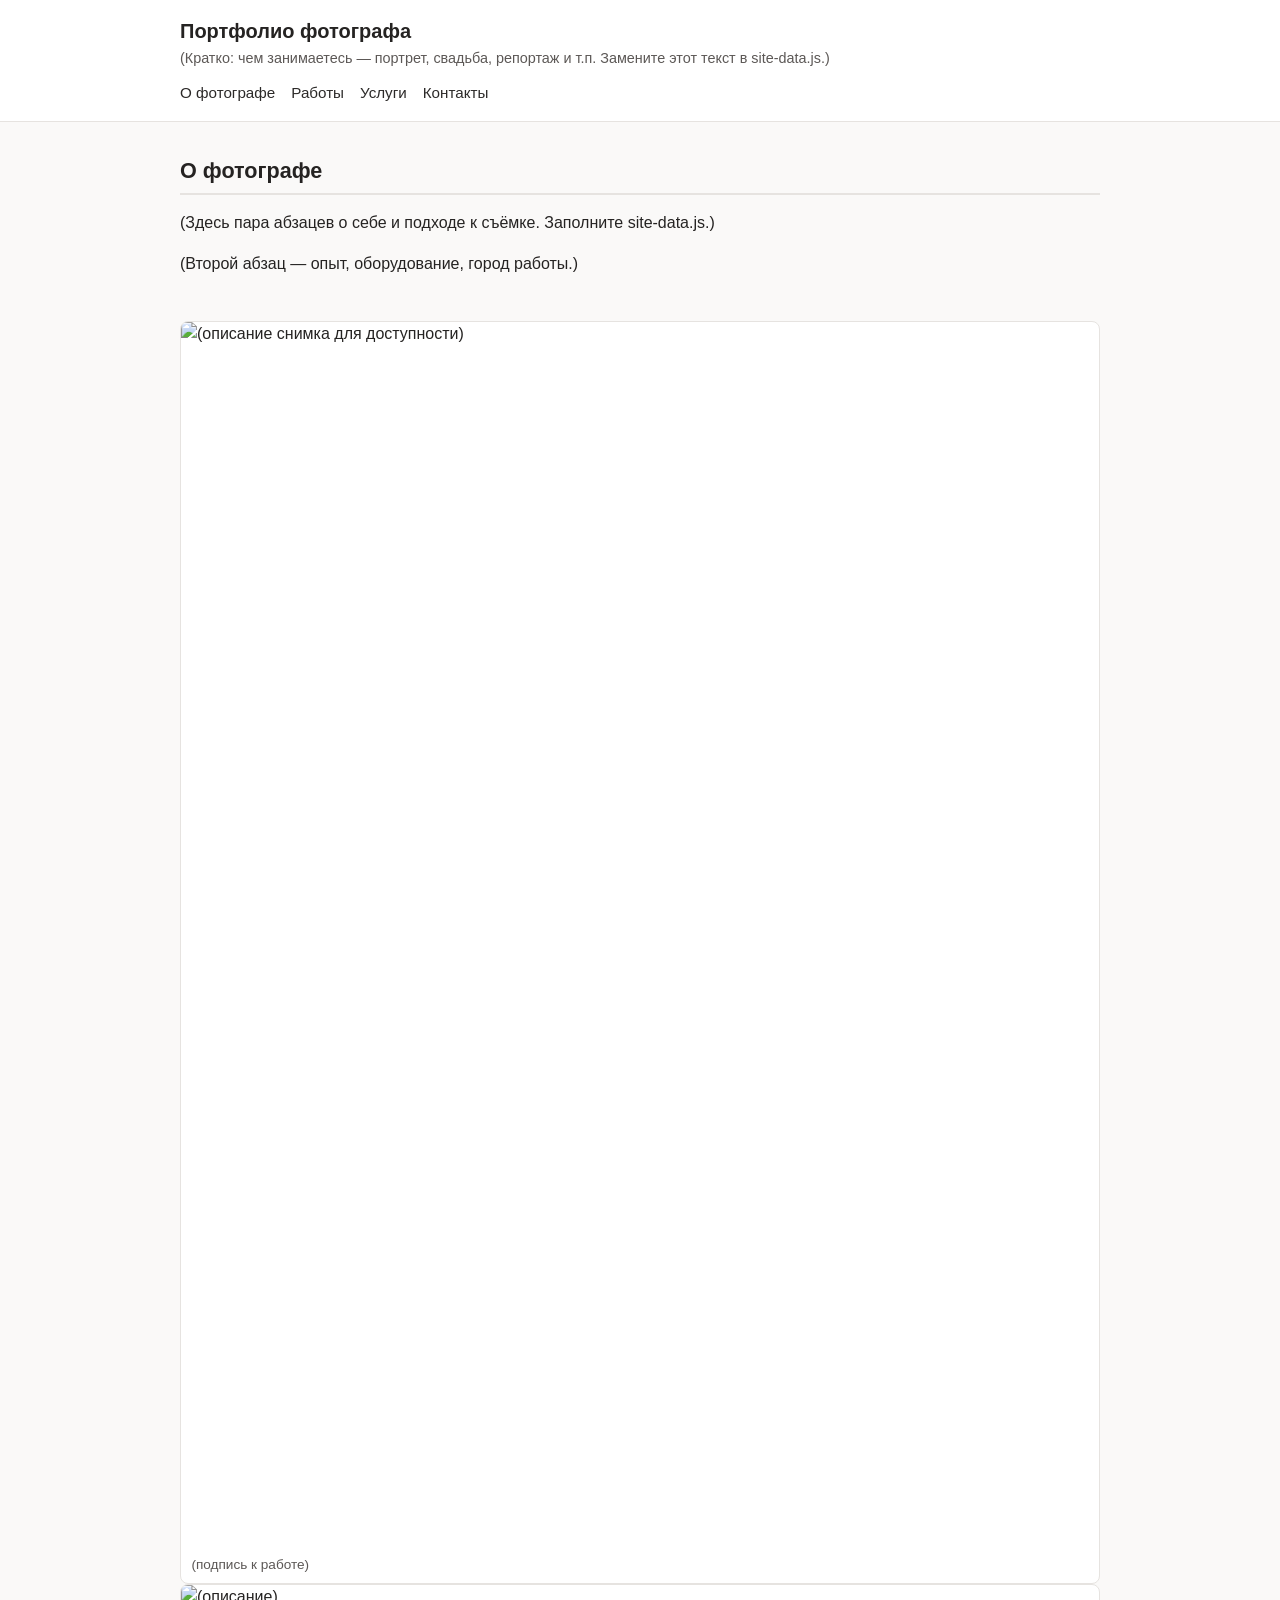
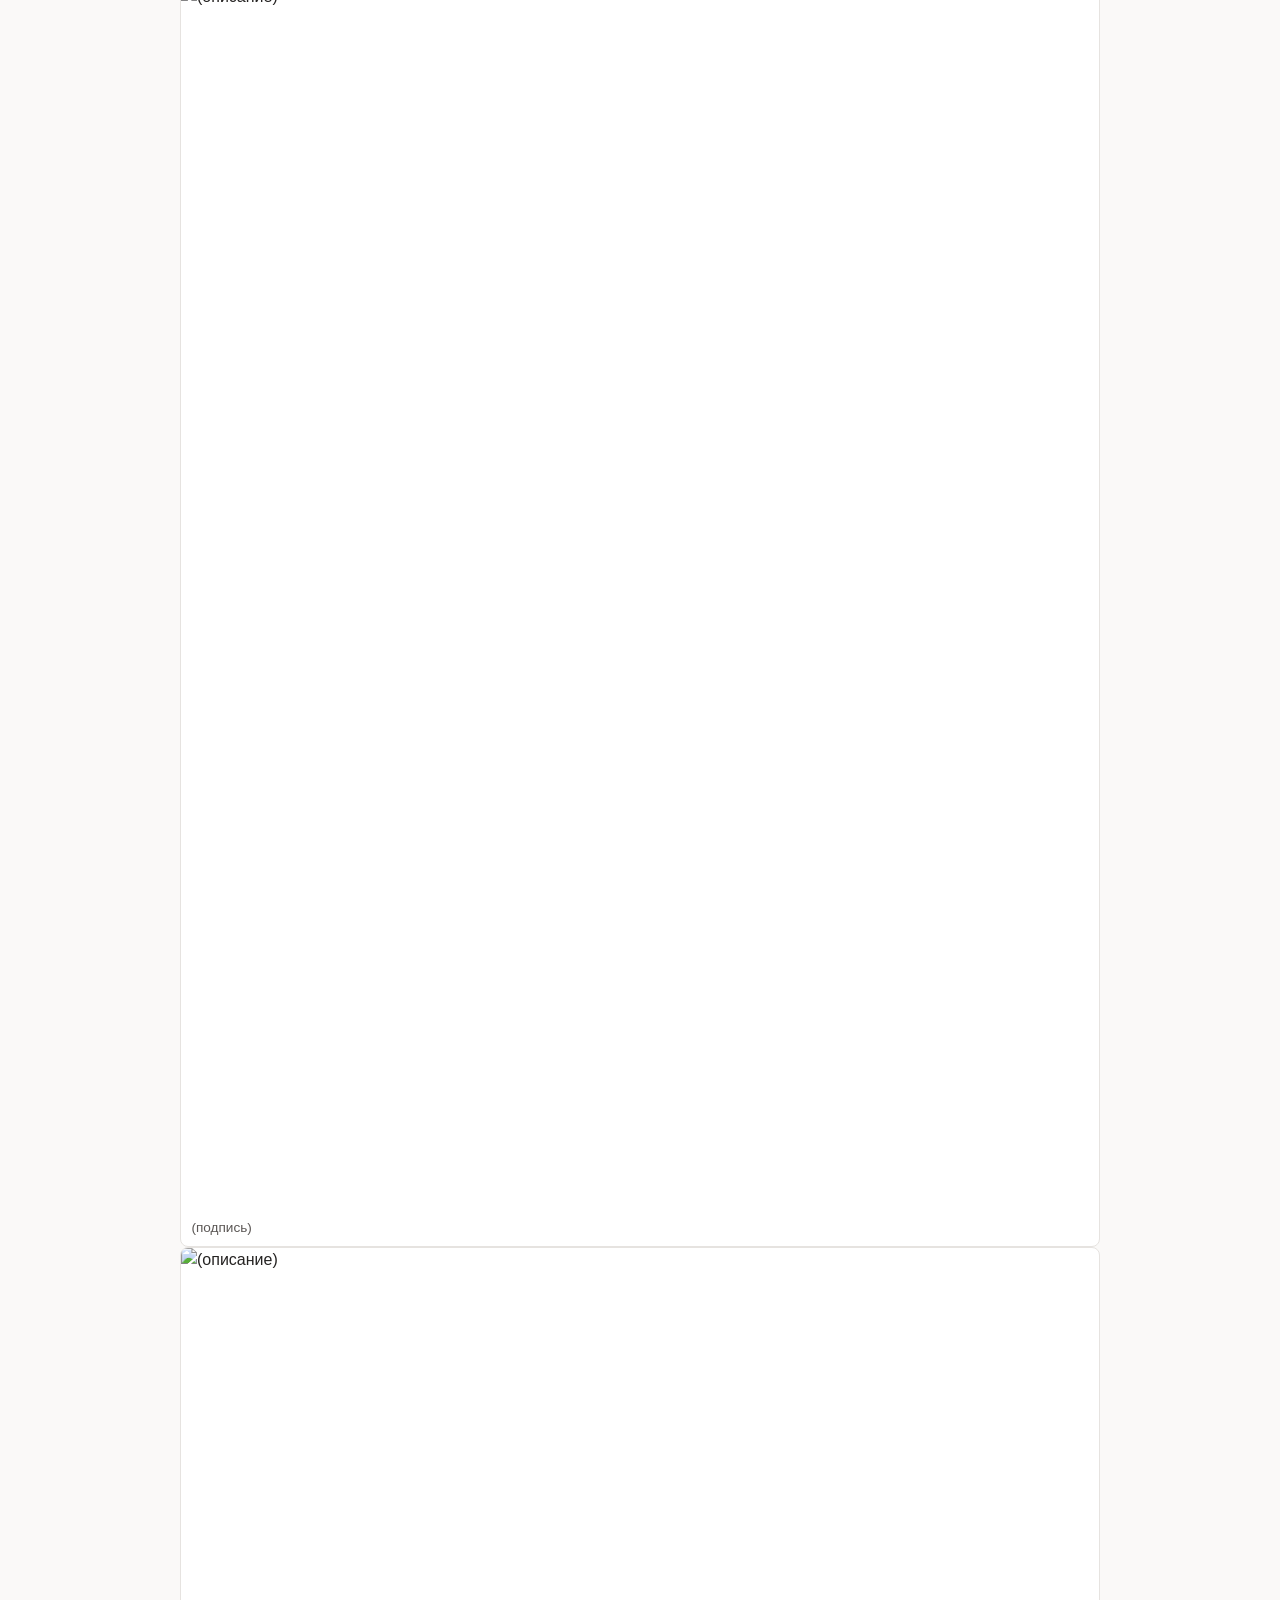
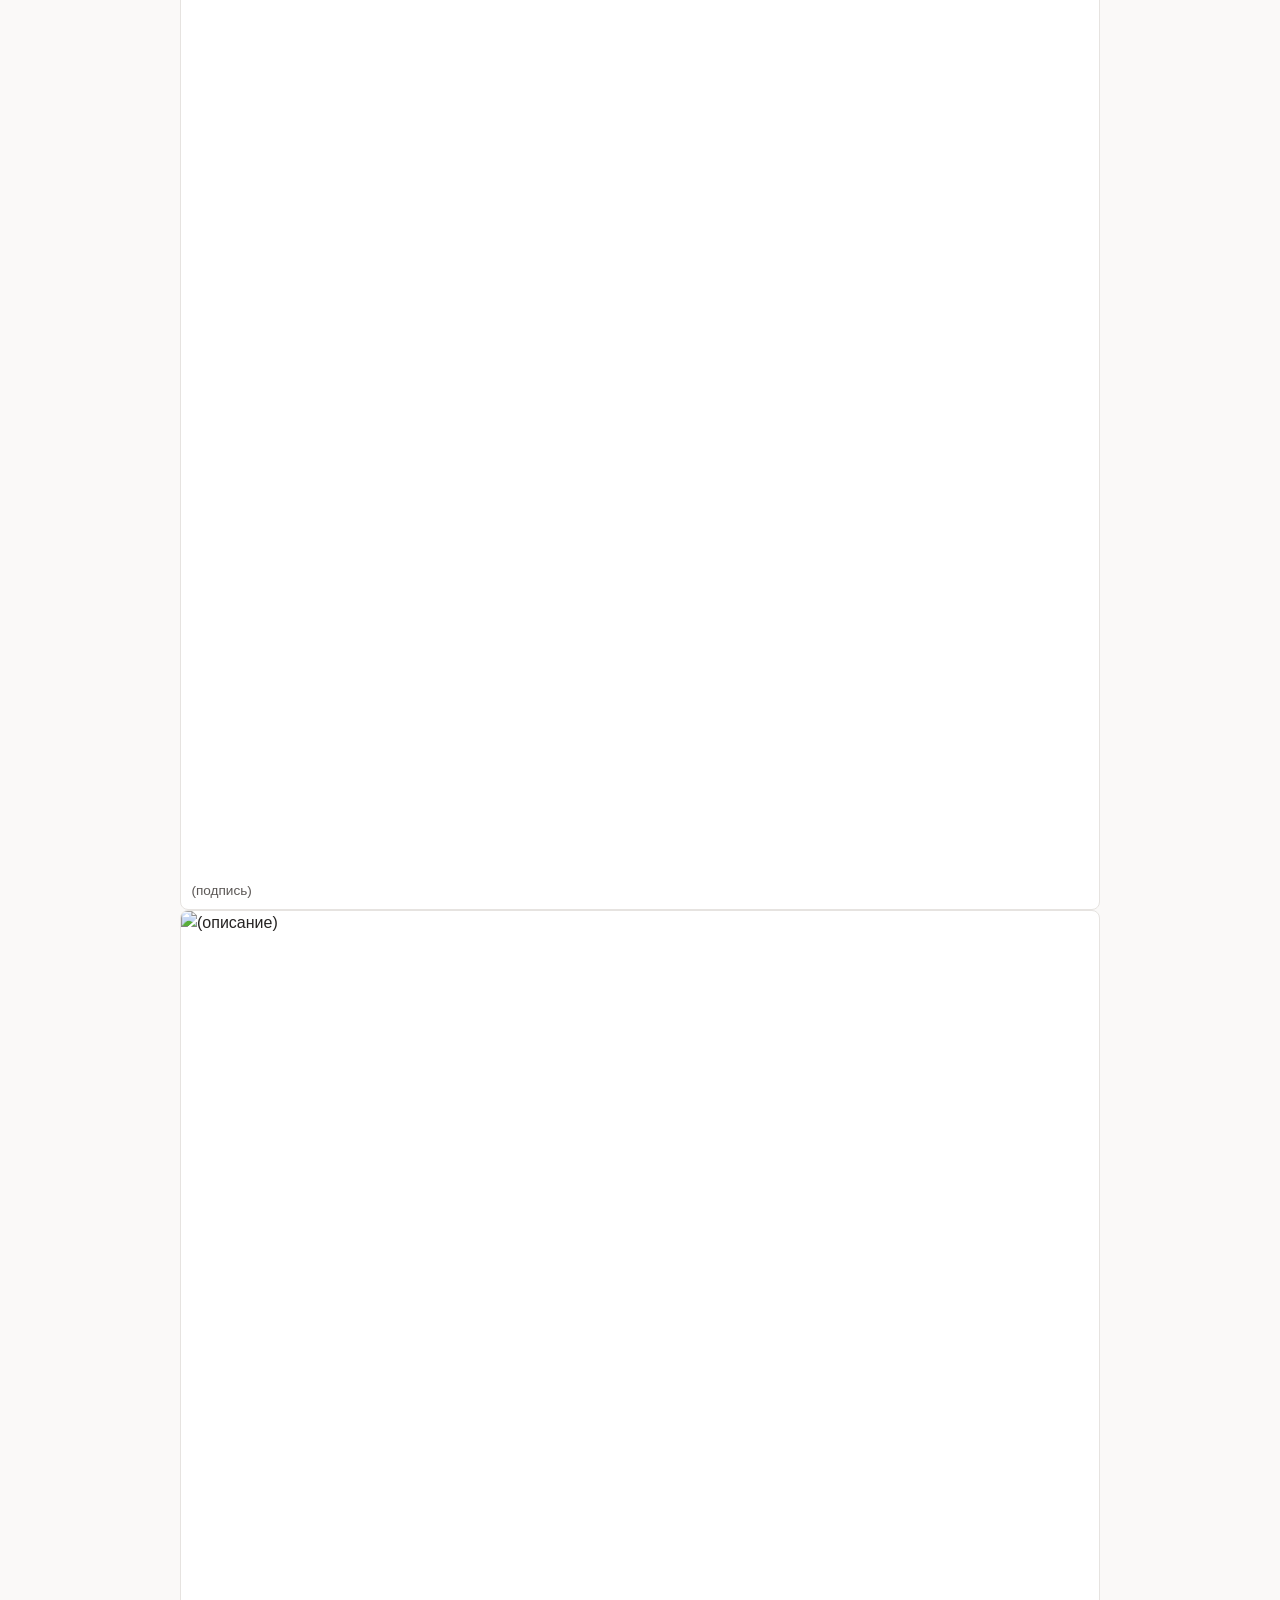
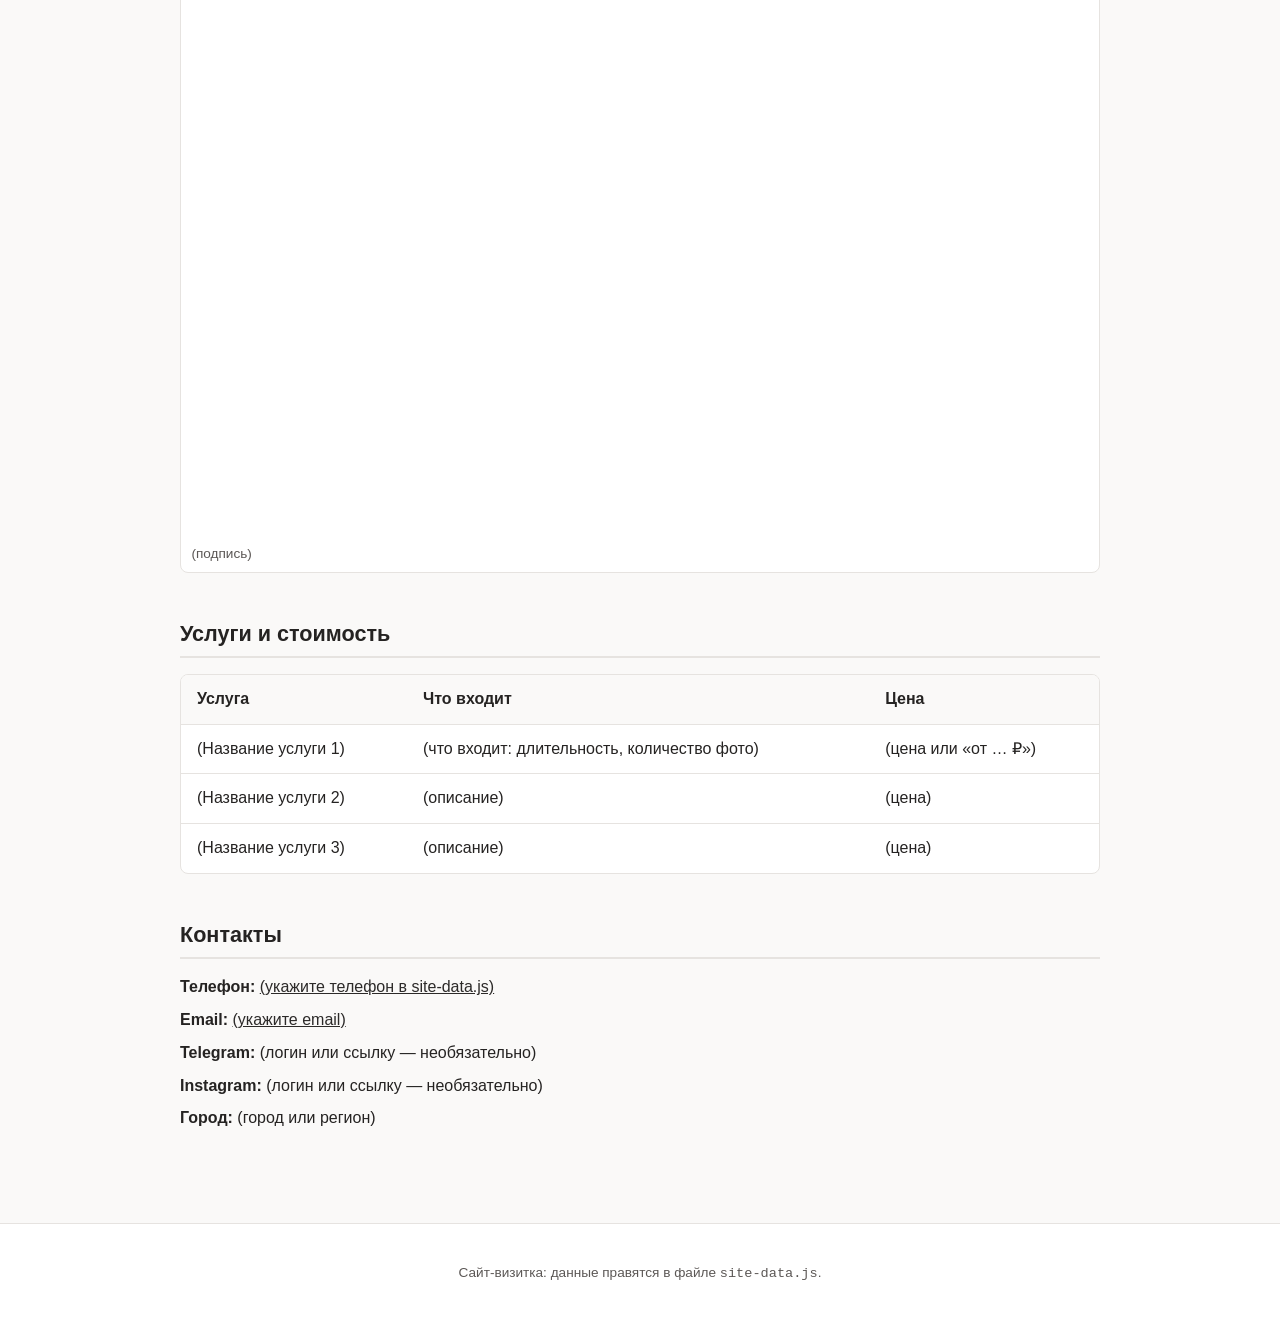
==== commit d23e9379: "портфолио фотографа" ====
--- a/index.html
+++ b/index.html
@@ -1,838 +1,78 @@
-<!doctype html>
+<!DOCTYPE html>
+<!-- Учебный сайт-портфолио, статическая вёрстка. Версия: V2 (см. README). -->
 <html lang="ru">
-<head>
-  <meta charset="UTF-8">
-  <meta name="viewport" content="width=device-width, initial-scale=1.0">
-  <title>Право ЕАЭС — Подкаст</title>
-  <link rel="preconnect" href="https://fonts.googleapis.com">
-  <link rel="preconnect" href="https://fonts.gstatic.com" crossorigin>
-  <link href="https://fonts.googleapis.com/css2?family=Inter:wght@400;500;600;700;800;900&display=swap" rel="stylesheet">
-  <style>
-    :root {
-      font-family: "Inter", "Segoe UI", Arial, sans-serif;
-      --bg: #0b0f1a;
-      --card: #111827;
-      --card2: #162032;
-      --border: rgba(255,255,255,0.08);
-      --border2: rgba(255,255,255,0.14);
-      --text: #f1f5f9;
-      --muted: #94a3b8;
-      --gold: #f4b942;
-      --gold2: #e8a020;
-      --blue: #3b82f6;
-      --blue2: #1d4ed8;
-      --teal: #14b8a6;
-      --red: #ef4444;
-      --primary: linear-gradient(135deg, #1d4ed8 0%, #6d28d9 100%);
-      --primary-hover: linear-gradient(135deg, #2563eb 0%, #7c3aed 100%);
-      --focus: rgba(59, 130, 246, 0.35);
-      --shadow: 0 32px 80px rgba(0,0,0,0.6);
-    }
+  <head>
+    <meta charset="UTF-8" />
+    <meta name="viewport" content="width=device-width, initial-scale=1" />
+    <!-- Краткий текст для поисковиков и превью; полный текст — в site-data.js -->
+    <meta
+      name="description"
+      content="Портфолио фотографа: работы, услуги и стоимость, контакты. Учебный проект без сервера."
+    />
+    <title>Портфолио фотографа</title>
+    <!-- Стили в отдельном файле — проще править и расширять -->
+    <link rel="stylesheet" href="styles.css" />
+  </head>
+  <body>
+    <!-- Шапка: название и быстрые ссылки по странице (якоря) -->
+    <header class="site-header">
+      <div class="site-header__inner">
+        <div>
+          <h1 class="site-title">Портфолио фотографа</h1>
+          <p class="site-tagline"></p>
+        </div>
+        <nav class="nav" aria-label="Основная навигация">
+          <a href="#about">О фотографе</a>
+          <a href="#gallery">Работы</a>
+          <a href="#services">Услуги</a>
+          <a href="#contacts">Контакты</a>
+        </nav>
+      </div>
+    </header>
 
-    *, *::before, *::after { box-sizing: border-box; }
+    <main>
+      <section id="about" aria-labelledby="about-heading">
+        <h2 id="about-heading">О фотографе</h2>
+        <!-- Текст подставляется из site-data.js -->
+        <div id="about-text"></div>
+      </section>
 
-    body {
-      margin: 0;
-      min-height: 100vh;
-      background:
-        radial-gradient(ellipse at 15% 10%, rgba(29, 78, 216, 0.18) 0, transparent 55%),
-        radial-gradient(ellipse at 85% 80%, rgba(109, 40, 217, 0.15) 0, transparent 55%),
-        var(--bg);
-      color: var(--text);
-      padding: 24px 16px 48px;
-    }
+      <section id="gallery" aria-labelledby="gallery-heading">
+        <h2 id="gallery-heading">Фотографии</h2>
+        <div id="gallery" class="gallery"></div>
+      </section>
 
-    .page {
-      max-width: 700px;
-      margin: 0 auto;
-      display: flex;
-      flex-direction: column;
-      gap: 20px;
-    }
+      <section id="services" aria-labelledby="services-heading">
+        <h2 id="services-heading">Услуги и стоимость</h2>
+        <div class="table-wrap">
+          <table id="services-table">
+            <thead>
+              <tr>
+                <th>Услуга</th>
+                <th>Что входит</th>
+                <th>Цена</th>
+              </tr>
+            </thead>
+            <tbody>
+              <!-- Строки таблицы создаёт app.js из site-data.js -->
+            </tbody>
+          </table>
+        </div>
+      </section>
 
-    /* ── HERO ── */
-    .hero {
-      background: var(--card);
-      border: 1px solid var(--border2);
-      border-radius: 24px;
-      padding: 36px 32px 32px;
-      position: relative;
-      overflow: hidden;
-      box-shadow: var(--shadow);
-    }
+      <section id="contacts" aria-labelledby="contacts-heading">
+        <h2 id="contacts-heading">Контакты</h2>
+        <div id="contacts-list"></div>
+      </section>
+    </main>
 
-    .hero::before {
-      content: "";
-      position: absolute;
-      inset: 0;
-      background:
-        radial-gradient(ellipse at 90% 10%, rgba(109,40,217,0.2) 0, transparent 55%),
-        radial-gradient(ellipse at 10% 90%, rgba(29,78,216,0.15) 0, transparent 55%);
-      pointer-events: none;
-    }
+    <footer class="site-footer">
+      <p>Сайт-визитка: данные правятся в файле <code>site-data.js</code>.</p>
+    </footer>
 
-    .hero-top {
-      display: flex;
-      align-items: flex-start;
-      gap: 20px;
-      margin-bottom: 22px;
-      position: relative;
-    }
-
-    .hero-icon {
-      flex-shrink: 0;
-      width: 72px;
-      height: 72px;
-      border-radius: 18px;
-      background: linear-gradient(135deg, #1d4ed8, #6d28d9);
-      display: flex;
-      align-items: center;
-      justify-content: center;
-      font-size: 32px;
-      box-shadow: 0 12px 32px rgba(29,78,216,0.4);
-    }
-
-    .hero-meta {
-      flex: 1;
-      min-width: 0;
-    }
-
-    .tag-row {
-      display: flex;
-      flex-wrap: wrap;
-      gap: 6px;
-      margin-bottom: 10px;
-    }
-
-    .tag {
-      display: inline-flex;
-      align-items: center;
-      gap: 4px;
-      padding: 3px 10px;
-      border-radius: 999px;
-      font-size: 0.7rem;
-      font-weight: 700;
-      letter-spacing: 0.05em;
-      text-transform: uppercase;
-    }
-
-    .tag-live { background: rgba(239,68,68,0.15); color: #f87171; border: 1px solid rgba(239,68,68,0.3); }
-    .tag-ep   { background: rgba(244,185,66,0.12); color: var(--gold); border: 1px solid rgba(244,185,66,0.3); }
-    .tag-law  { background: rgba(20,184,166,0.12); color: #2dd4bf; border: 1px solid rgba(20,184,166,0.3); }
-
-    .tag-live::before {
-      content: "";
-      width: 6px;
-      height: 6px;
-      border-radius: 50%;
-      background: #f87171;
-      animation: pulse-dot 1.5s infinite;
-    }
-
-    @keyframes pulse-dot {
-      0%, 100% { opacity: 1; transform: scale(1); }
-      50% { opacity: 0.5; transform: scale(0.7); }
-    }
-
-    .hero-title {
-      font-size: clamp(1.55rem, 4vw, 2.1rem);
-      font-weight: 900;
-      line-height: 1.15;
-      letter-spacing: -0.03em;
-      margin: 0 0 4px;
-      background: linear-gradient(135deg, #e2e8f0 0%, #a5b4fc 60%, var(--gold) 100%);
-      -webkit-background-clip: text;
-      -webkit-text-fill-color: transparent;
-      background-clip: text;
-    }
-
-    .hero-show {
-      font-size: 0.82rem;
-      color: var(--muted);
-      font-weight: 500;
-      margin: 0;
-    }
-
-    .hero-desc {
-      font-size: 0.92rem;
-      color: #cbd5e1;
-      line-height: 1.65;
-      margin: 0 0 22px;
-      position: relative;
-    }
-
-    .speakers-row {
-      display: flex;
-      align-items: center;
-      gap: 10px;
-      position: relative;
-    }
-
-    .speaker-avatars {
-      display: flex;
-    }
-
-    .speaker-avatars span {
-      width: 36px;
-      height: 36px;
-      border-radius: 50%;
-      border: 2px solid var(--card);
-      display: flex;
-      align-items: center;
-      justify-content: center;
-      font-size: 16px;
-      margin-left: -8px;
-    }
-
-    .speaker-avatars span:first-child { margin-left: 0; }
-
-    .av1 { background: linear-gradient(135deg, #1d4ed8, #6d28d9); }
-    .av2 { background: linear-gradient(135deg, #0f766e, #14b8a6); }
-    .av3 { background: linear-gradient(135deg, #92400e, var(--gold)); }
-
-    .speaker-info {
-      font-size: 0.79rem;
-      color: var(--muted);
-    }
-
-    .speaker-info strong {
-      display: block;
-      color: var(--text);
-      font-size: 0.82rem;
-    }
-
-    /* ── EPISODES PREVIEW ── */
-    .section-label {
-      font-size: 0.72rem;
-      font-weight: 700;
-      text-transform: uppercase;
-      letter-spacing: 0.08em;
-      color: var(--muted);
-      margin-bottom: 12px;
-    }
-
-    .episodes-grid {
-      display: grid;
-      grid-template-columns: repeat(2, 1fr);
-      gap: 10px;
-    }
-
-    .ep-card {
-      background: var(--card2);
-      border: 1px solid var(--border);
-      border-radius: 14px;
-      padding: 14px 15px;
-      transition: border-color 0.2s;
-    }
-
-    .ep-card:hover { border-color: var(--border2); }
-
-    .ep-num {
-      font-size: 0.68rem;
-      font-weight: 700;
-      color: var(--gold);
-      text-transform: uppercase;
-      letter-spacing: 0.06em;
-      margin-bottom: 5px;
-    }
-
-    .ep-title {
-      font-size: 0.82rem;
-      font-weight: 600;
-      color: #e2e8f0;
-      line-height: 1.4;
-      margin-bottom: 4px;
-    }
-
-    .ep-dur {
-      font-size: 0.72rem;
-      color: var(--muted);
-    }
-
-    .wave-row {
-      display: flex;
-      align-items: center;
-      gap: 2px;
-      margin-bottom: 6px;
-    }
-
-    .wave-bar {
-      width: 3px;
-      border-radius: 999px;
-      background: rgba(59,130,246,0.4);
-      animation: wave-anim 1.2s ease-in-out infinite;
-    }
-
-    @keyframes wave-anim {
-      0%, 100% { transform: scaleY(1); }
-      50% { transform: scaleY(2.2); }
-    }
-
-    /* ── FORM CARD ── */
-    .form-card {
-      background: var(--card);
-      border: 1px solid var(--border2);
-      border-radius: 24px;
-      padding: 32px;
-      box-shadow: var(--shadow);
-    }
-
-    .form-heading {
-      font-size: 1.25rem;
-      font-weight: 800;
-      margin: 0 0 4px;
-      color: var(--text);
-    }
-
-    .form-sub {
-      font-size: 0.83rem;
-      color: var(--muted);
-      margin: 0 0 24px;
-    }
-
-    .signup-form {
-      display: grid;
-      gap: 16px;
-    }
-
-    .form-row {
-      display: grid;
-      grid-template-columns: 1fr 1fr;
-      gap: 12px;
-    }
-
-    .field {
-      display: grid;
-      gap: 6px;
-    }
-
-    .field label {
-      font-size: 0.78rem;
-      font-weight: 600;
-      color: #94a3b8;
-      letter-spacing: 0.01em;
-    }
-
-    .field label .req {
-      color: var(--gold);
-      margin-left: 2px;
-    }
-
-    input, select, textarea {
-      font: inherit;
-      font-size: 0.88rem;
-      padding: 11px 14px;
-      border-radius: 12px;
-      border: 1px solid var(--border2);
-      background: rgba(255,255,255,0.04);
-      color: var(--text);
-      transition: border-color 0.18s, box-shadow 0.18s;
-      width: 100%;
-    }
-
-    input::placeholder, textarea::placeholder { color: #475569; }
-
-    select {
-      cursor: pointer;
-      appearance: none;
-      background-image: url("data:image/svg+xml,%3Csvg xmlns='http://www.w3.org/2000/svg' width='12' height='12' viewBox='0 0 24 24' fill='none' stroke='%2394a3b8' stroke-width='2.5' stroke-linecap='round' stroke-linejoin='round'%3E%3Cpolyline points='6 9 12 15 18 9'/%3E%3C/svg%3E");
-      background-repeat: no-repeat;
-      background-position: right 14px center;
-      padding-right: 38px;
-    }
-
-    select option { background: #1e2939; color: var(--text); }
-
-    textarea { resize: vertical; min-height: 80px; }
-
-    input:focus, select:focus, textarea:focus {
-      outline: none;
-      border-color: var(--blue);
-      box-shadow: 0 0 0 3px var(--focus);
-    }
-
-    .topics-grid {
-      display: grid;
-      grid-template-columns: repeat(2, 1fr);
-      gap: 8px;
-    }
-
-    .topic-check {
-      display: flex;
-      align-items: center;
-      gap: 8px;
-      padding: 9px 12px;
-      border-radius: 10px;
-      border: 1px solid var(--border);
-      background: rgba(255,255,255,0.03);
-      cursor: pointer;
-      transition: border-color 0.18s, background 0.18s;
-      font-size: 0.8rem;
-      color: #cbd5e1;
-      user-select: none;
-    }
-
-    .topic-check:hover {
-      border-color: var(--border2);
-      background: rgba(255,255,255,0.06);
-    }
-
-    .topic-check input[type="checkbox"] {
-      width: 15px;
-      height: 15px;
-      min-width: 15px;
-      padding: 0;
-      margin: 0;
-      accent-color: var(--blue);
-      cursor: pointer;
-    }
-
-    .topic-check input[type="checkbox"]:focus { box-shadow: none; }
-
-    .topic-check.checked {
-      border-color: rgba(59,130,246,0.5);
-      background: rgba(59,130,246,0.08);
-      color: #bfdbfe;
-    }
-
-    .format-row {
-      display: flex;
-      gap: 8px;
-      flex-wrap: wrap;
-    }
-
-    .format-btn {
-      display: flex;
-      align-items: center;
-      gap: 6px;
-      padding: 8px 14px;
-      border-radius: 10px;
-      border: 1px solid var(--border);
-      background: rgba(255,255,255,0.03);
-      color: var(--muted);
-      font-size: 0.8rem;
-      font-weight: 500;
-      cursor: pointer;
-      transition: all 0.18s;
-      font-family: inherit;
-    }
-
-    .format-btn:hover {
-      border-color: var(--border2);
-      color: var(--text);
-    }
-
-    .format-btn.active {
-      border-color: rgba(59,130,246,0.5);
-      background: rgba(59,130,246,0.1);
-      color: #93c5fd;
-    }
-
-    .submit-btn {
-      width: 100%;
-      padding: 14px;
-      border: none;
-      border-radius: 14px;
-      background: var(--primary);
-      color: #fff;
-      font: 700 0.95rem/1 "Inter", sans-serif;
-      cursor: pointer;
-      display: flex;
-      align-items: center;
-      justify-content: center;
-      gap: 8px;
-      transition: all 0.2s;
-      box-shadow: 0 10px 32px rgba(29,78,216,0.35);
-      letter-spacing: 0.01em;
-    }
-
-    .submit-btn:hover {
-      background: var(--primary-hover);
-      transform: translateY(-1px);
-      box-shadow: 0 14px 40px rgba(29,78,216,0.45);
-    }
-
-    .submit-btn:active { transform: translateY(0); }
-
-    .submit-btn:focus-visible { outline: 3px solid var(--focus); outline-offset: 2px; }
-
-    .privacy-note {
-      text-align: center;
-      font-size: 0.74rem;
-      color: #475569;
-      margin-top: 4px;
-    }
-
-    .privacy-note a { color: #6366f1; text-decoration: none; }
-    .privacy-note a:hover { text-decoration: underline; }
-
-    /* ── SUCCESS STATE ── */
-    .success-state {
-      display: none;
-      flex-direction: column;
-      align-items: center;
-      text-align: center;
-      padding: 40px 24px;
-      gap: 14px;
-    }
-
-    .success-state.visible { display: flex; }
-    .signup-form.hidden { display: none; }
-
-    .success-icon {
-      width: 72px;
-      height: 72px;
-      border-radius: 50%;
-      background: linear-gradient(135deg, rgba(20,184,166,0.2), rgba(59,130,246,0.2));
-      border: 1px solid rgba(20,184,166,0.35);
-      display: flex;
-      align-items: center;
-      justify-content: center;
-      font-size: 32px;
-      animation: pop-in 0.4s cubic-bezier(0.34, 1.56, 0.64, 1) both;
-    }
-
-    @keyframes pop-in {
-      from { transform: scale(0.5); opacity: 0; }
-      to { transform: scale(1); opacity: 1; }
-    }
-
-    .success-title {
-      font-size: 1.3rem;
-      font-weight: 800;
-      color: var(--text);
-      margin: 0;
-    }
-
-    .success-desc {
-      font-size: 0.87rem;
-      color: var(--muted);
-      line-height: 1.6;
-      max-width: 380px;
-      margin: 0;
-    }
-
-    .success-ep-info {
-      background: var(--card2);
-      border: 1px solid var(--border2);
-      border-radius: 14px;
-      padding: 14px 20px;
-      font-size: 0.82rem;
-      color: #94a3b8;
-      display: flex;
-      align-items: center;
-      gap: 12px;
-    }
-
-    .success-ep-info .dot { color: var(--gold); font-size: 1.1em; }
-
-    /* ── STATS STRIP ── */
-    .stats-strip {
-      background: var(--card);
-      border: 1px solid var(--border);
-      border-radius: 18px;
-      padding: 18px 24px;
-      display: flex;
-      justify-content: space-around;
-      gap: 12px;
-      text-align: center;
-    }
-
-    .stat-item { display: flex; flex-direction: column; gap: 3px; }
-
-    .stat-num {
-      font-size: 1.45rem;
-      font-weight: 900;
-      letter-spacing: -0.03em;
-      background: linear-gradient(135deg, var(--gold) 0%, #f97316 100%);
-      -webkit-background-clip: text;
-      -webkit-text-fill-color: transparent;
-      background-clip: text;
-    }
-
-    .stat-label { font-size: 0.72rem; color: var(--muted); font-weight: 500; }
-
-    .divider { width: 1px; background: var(--border); align-self: stretch; }
-
-    /* ── RESPONSIVE ── */
-    @media (max-width: 500px) {
-      .hero { padding: 24px 20px 20px; }
-      .form-card { padding: 22px 18px; }
-      .form-row { grid-template-columns: 1fr; }
-      .episodes-grid { grid-template-columns: 1fr; }
-      .topics-grid { grid-template-columns: 1fr; }
-      .hero-title { font-size: 1.45rem; }
-      .hero-icon { width: 56px; height: 56px; font-size: 24px; }
-      .stats-strip { padding: 14px 12px; gap: 6px; }
-      .stat-num { font-size: 1.2rem; }
-    }
-  </style>
-</head>
-<body>
-  <div class="page">
-
-    <!-- HERO -->
-    <section class="hero">
-      <div class="hero-top">
-        <div class="hero-icon" aria-hidden="true">⚖️</div>
-        <div class="hero-meta">
-          <div class="tag-row">
-            <span class="tag tag-live">Новый сезон</span>
-            <span class="tag tag-ep">Подкаст</span>
-            <span class="tag tag-law">Право ЕАЭС</span>
-          </div>
-          <h1 class="hero-title">Право Евразийского<br>экономического союза</h1>
-          <p class="hero-show">«Евразийский вектор» · Сезон 3</p>
-        </div>
-      </div>
-
-      <p class="hero-desc">
-        Подкаст для юристов, экономистов, предпринимателей и всех, кто работает в пространстве ЕАЭС. Разбираем таможенное регулирование, конкуренцию, трудовое право, санкционные вопросы и судебную практику Суда Союза — доступным языком, без воды.
-      </p>
-
-      <div class="speakers-row">
-        <div class="speaker-avatars" aria-hidden="true">
-          <span class="av1">👨‍⚖️</span>
-          <span class="av2">👩‍💼</span>
-          <span class="av3">👨‍🏫</span>
-        </div>
-        <div class="speaker-info">
-          <strong>Алишер Карабаев, Мария Звягина, Игорь Тарасенко</strong>
-          Партнёры, советники, исследователи в сфере права ЕАЭС
-        </div>
-      </div>
-    </section>
-
-    <!-- STATS -->
-    <div class="stats-strip" role="region" aria-label="Статистика подкаста">
-      <div class="stat-item">
-        <span class="stat-num">48</span>
-        <span class="stat-label">Эпизодов</span>
-      </div>
-      <div class="divider" aria-hidden="true"></div>
-      <div class="stat-item">
-        <span class="stat-num">12 тыс.</span>
-        <span class="stat-label">Слушателей</span>
-      </div>
-      <div class="divider" aria-hidden="true"></div>
-      <div class="stat-item">
-        <span class="stat-num">5</span>
-        <span class="stat-label">Стран ЕАЭС</span>
-      </div>
-      <div class="divider" aria-hidden="true"></div>
-      <div class="stat-item">
-        <span class="stat-num">4.9 ★</span>
-        <span class="stat-label">Рейтинг</span>
-      </div>
-    </div>
-
-    <!-- UPCOMING EPISODES -->
-    <section class="form-card" style="padding: 26px 28px;">
-      <p class="section-label">Ближайшие эпизоды сезона 3</p>
-      <div class="episodes-grid">
-        <div class="ep-card">
-          <div class="wave-row" aria-hidden="true">
-            <div class="wave-bar" style="height:8px; animation-delay:0s;"></div>
-            <div class="wave-bar" style="height:14px; animation-delay:0.15s;"></div>
-            <div class="wave-bar" style="height:10px; animation-delay:0.3s;"></div>
-            <div class="wave-bar" style="height:18px; animation-delay:0.1s;"></div>
-            <div class="wave-bar" style="height:6px; animation-delay:0.25s;"></div>
-          </div>
-          <div class="ep-num">Эп. 49 · 12 мая</div>
-          <div class="ep-title">Таможенное регулирование после 2025: новые коды ТН ВЭД</div>
-          <div class="ep-dur">~55 мин</div>
-        </div>
-        <div class="ep-card">
-          <div class="wave-row" aria-hidden="true">
-            <div class="wave-bar" style="height:12px; animation-delay:0.05s;"></div>
-            <div class="wave-bar" style="height:6px; animation-delay:0.2s;"></div>
-            <div class="wave-bar" style="height:16px; animation-delay:0.35s;"></div>
-            <div class="wave-bar" style="height:9px; animation-delay:0.15s;"></div>
-            <div class="wave-bar" style="height:14px; animation-delay:0.0s;"></div>
-          </div>
-          <div class="ep-num">Эп. 50 · 26 мая</div>
-          <div class="ep-title">Конкурентное право ЕАЭС: дела Суда Союза 2024–2025</div>
-          <div class="ep-dur">~62 мин</div>
-        </div>
-        <div class="ep-card">
-          <div class="wave-row" aria-hidden="true">
-            <div class="wave-bar" style="height:7px; animation-delay:0.1s;"></div>
-            <div class="wave-bar" style="height:15px; animation-delay:0.0s;"></div>
-            <div class="wave-bar" style="height:11px; animation-delay:0.25s;"></div>
-            <div class="wave-bar" style="height:19px; animation-delay:0.2s;"></div>
-            <div class="wave-bar" style="height:8px; animation-delay:0.05s;"></div>
-          </div>
-          <div class="ep-num">Эп. 51 · 9 июня</div>
-          <div class="ep-title">Трудовые права граждан ЕАЭС: миграция и социальные гарантии</div>
-          <div class="ep-dur">~48 мин</div>
-        </div>
-        <div class="ep-card">
-          <div class="wave-row" aria-hidden="true">
-            <div class="wave-bar" style="height:10px; animation-delay:0.3s;"></div>
-            <div class="wave-bar" style="height:13px; animation-delay:0.1s;"></div>
-            <div class="wave-bar" style="height:7px; animation-delay:0.2s;"></div>
-            <div class="wave-bar" style="height:16px; animation-delay:0.05s;"></div>
-            <div class="wave-bar" style="height:11px; animation-delay:0.15s;"></div>
-          </div>
-          <div class="ep-num">Эп. 52 · 23 июня</div>
-          <div class="ep-title">Санкции и право ЕАЭС: параллельный импорт и обходные схемы</div>
-          <div class="ep-dur">~70 мин</div>
-        </div>
-      </div>
-    </section>
-
-    <!-- REGISTRATION FORM -->
-    <section class="form-card">
-      <h2 class="form-heading">Записаться на подкаст</h2>
-      <p class="form-sub">Получите напоминания о новых выпусках и закрытые материалы для слушателей</p>
-
-      <div class="success-state" id="success-state" role="status" aria-live="polite">
-        <div class="success-icon">✅</div>
-        <h3 class="success-title">Вы зарегистрированы!</h3>
-        <p class="success-desc">
-          Спасибо за интерес к подкасту «Евразийский вектор». Мы пришлём вам напоминание перед выходом нового эпизода, а пока — добавьте нас в избранное на своей платформе.
-        </p>
-        <div class="success-ep-info">
-          <span class="dot">●</span>
-          Следующий эпизод — <strong style="color: var(--text); margin-left: 4px;">12 мая 2026 · Эп. 49</strong>
-        </div>
-      </div>
-
-      <form class="signup-form" id="signup-form" novalidate>
-
-        <div class="form-row">
-          <div class="field">
-            <label for="fname">Имя <span class="req">*</span></label>
-            <input id="fname" type="text" placeholder="Алишер" autocomplete="given-name" required>
-          </div>
-          <div class="field">
-            <label for="lname">Фамилия <span class="req">*</span></label>
-            <input id="lname" type="text" placeholder="Карабаев" autocomplete="family-name" required>
-          </div>
-        </div>
-
-        <div class="field">
-          <label for="email">Электронная почта <span class="req">*</span></label>
-          <input id="email" type="email" placeholder="example@eaeu-law.ru" autocomplete="email" required>
-        </div>
-
-        <div class="form-row">
-          <div class="field">
-            <label for="country">Страна</label>
-            <select id="country">
-              <option value="" disabled selected>Выберите страну</option>
-              <option>Армения</option>
-              <option>Беларусь</option>
-              <option>Казахстан</option>
-              <option>Кыргызстан</option>
-              <option>Россия</option>
-              <option>Другая</option>
-            </select>
-          </div>
-          <div class="field">
-            <label for="role">Сфера деятельности</label>
-            <select id="role">
-              <option value="" disabled selected>Кто вы?</option>
-              <option>Юрист / адвокат</option>
-              <option>Государственный служащий</option>
-              <option>Предприниматель / бизнес</option>
-              <option>Учёный / преподаватель</option>
-              <option>Студент</option>
-              <option>Другое</option>
-            </select>
-          </div>
-        </div>
-
-        <div class="field">
-          <label>Интересующие темы</label>
-          <div class="topics-grid" id="topics-grid">
-            <label class="topic-check"><input type="checkbox" value="customs"> Таможенное право</label>
-            <label class="topic-check"><input type="checkbox" value="competition"> Конкурентное право</label>
-            <label class="topic-check"><input type="checkbox" value="labor"> Трудовое право и миграция</label>
-            <label class="topic-check"><input type="checkbox" value="sanctions"> Санкции и параллельный импорт</label>
-            <label class="topic-check"><input type="checkbox" value="court"> Практика Суда ЕАЭС</label>
-            <label class="topic-check"><input type="checkbox" value="digital"> Цифровой рынок ЕАЭС</label>
-            <label class="topic-check"><input type="checkbox" value="investment"> Инвестиции и финансы</label>
-            <label class="topic-check"><input type="checkbox" value="ip"> Интеллектуальная собственность</label>
-          </div>
-        </div>
-
-        <div class="field">
-          <label>Предпочтительный формат</label>
-          <div class="format-row" id="format-row" role="group" aria-label="Выберите формат">
-            <button type="button" class="format-btn active" data-fmt="audio">🎧 Аудио</button>
-            <button type="button" class="format-btn" data-fmt="video">📹 Видео</button>
-            <button type="button" class="format-btn" data-fmt="transcript">📄 Текстовая расшифровка</button>
-          </div>
-        </div>
-
-        <div class="field">
-          <label for="question">Вопрос или тема для эфира</label>
-          <textarea id="question" placeholder="Например: хочу разобраться, как работает механизм рассмотрения дел о нарушении конкурентного права в рамках ЕАЭС..."></textarea>
-        </div>
-
-        <button type="submit" class="submit-btn" id="submit-btn">
-          <svg width="18" height="18" viewBox="0 0 24 24" fill="none" stroke="currentColor" stroke-width="2.2" stroke-linecap="round" stroke-linejoin="round" aria-hidden="true"><path d="M22 16.92v3a2 2 0 0 1-2.18 2 19.79 19.79 0 0 1-8.63-3.07A19.5 19.5 0 0 1 4.69 12a19.79 19.79 0 0 1-3-8.59A2 2 0 0 1 3.77 1.4h3a2 2 0 0 1 2 1.72 12.84 12.84 0 0 0 .7 2.81 2 2 0 0 1-.45 2.11L8.09 8.91a16 16 0 0 0 6 6l.91-.91a2 2 0 0 1 2.11-.45 12.84 12.84 0 0 0 2.81.7A2 2 0 0 1 22 16.92z"/></svg>
-          Записаться на подкаст
-        </button>
-
-        <p class="privacy-note">
-          Нажимая кнопку, вы соглашаетесь с <a href="#">политикой конфиденциальности</a>. Мы не передаём данные третьим лицам.
-        </p>
-
-      </form>
-    </section>
-
-  </div>
-
-  <script>
-    // Topic checkboxes highlight
-    document.querySelectorAll(".topic-check").forEach(label => {
-      const cb = label.querySelector("input[type='checkbox']");
-      cb.addEventListener("change", () => {
-        label.classList.toggle("checked", cb.checked);
-      });
-    });
-
-    // Format toggle buttons
-    const formatBtns = document.querySelectorAll(".format-btn");
-    formatBtns.forEach(btn => {
-      btn.addEventListener("click", () => {
-        formatBtns.forEach(b => b.classList.remove("active"));
-        btn.classList.add("active");
-      });
-    });
-
-    // Form submission
-    const form = document.getElementById("signup-form");
-    const successState = document.getElementById("success-state");
-
-    form.addEventListener("submit", (e) => {
-      e.preventDefault();
-
-      const fname = document.getElementById("fname").value.trim();
-      const lname = document.getElementById("lname").value.trim();
-      const email = document.getElementById("email").value.trim();
-
-      if (!fname || !lname) {
-        alert("Пожалуйста, введите имя и фамилию.");
-        return;
-      }
-      if (!email || !/^[^\s@]+@[^\s@]+\.[^\s@]+$/.test(email)) {
-        alert("Пожалуйста, введите корректный e-mail.");
-        return;
-      }
-
-      // Animate submit button
-      const btn = document.getElementById("submit-btn");
-      btn.textContent = "Отправляем...";
-      btn.disabled = true;
-
-      setTimeout(() => {
-        form.classList.add("hidden");
-        successState.classList.add("visible");
-      }, 800);
-    });
-  </script>
-</body>
+    <!-- Порядок важен: данные → генерация HTML (render.js) → привязка к DOM (app.js) -->
+    <script src="site-data.js"></script>
+    <script src="render.js"></script>
+    <script src="app.js"></script>
+  </body>
 </html>
--- a/styles.css
+++ b/styles.css
@@ -0,0 +1,203 @@
+/*
+  Базовые стили портфолио: понятная структура, без препроцессоров.
+  Можно смело добавлять новые классы или менять переменные ниже.
+  V2: фокус с клавиатуры для навигации; стили ссылок в блоке контактов.
+ */
+
+:root {
+  /* Цветовая схема — поменяйте под свой бренд */
+  --bg: #faf9f8;
+  --surface: #ffffff;
+  --text: #252322;
+  --muted: #5c5856;
+  --accent: #2c2a29;
+  --border: #e6e3e0;
+  --max-width: 960px;
+  /* Helvetica на macOS/iOS; на Windows её часто нет — тогда Arial как близкий заменитель */
+  --font: Helvetica, 'Helvetica Neue', Arial, sans-serif;
+}
+
+html {
+  /* Якорные ссылки из меню: плавная прокрутка */
+  scroll-behavior: smooth;
+  /* Липкая шапка не перекрывает заголовок выбранной секции */
+  scroll-padding-top: 5rem;
+}
+
+@media (prefers-reduced-motion: reduce) {
+  html {
+    scroll-behavior: auto;
+  }
+}
+
+*,
+*::before,
+*::after {
+  box-sizing: border-box;
+}
+
+body {
+  margin: 0;
+  font-family: var(--font);
+  background: var(--bg);
+  color: var(--text);
+  line-height: 1.55;
+}
+
+/* Шапка с навигацией по якорям */
+.site-header {
+  background: var(--surface);
+  border-bottom: 1px solid var(--border);
+  position: sticky;
+  top: 0;
+  z-index: 10;
+}
+
+.site-header__inner {
+  max-width: var(--max-width);
+  margin: 0 auto;
+  padding: 1rem 1.25rem;
+  display: flex;
+  flex-wrap: wrap;
+  align-items: baseline;
+  justify-content: space-between;
+  gap: 0.75rem;
+}
+
+.site-title {
+  font-size: 1.25rem;
+  margin: 0;
+  font-weight: 600;
+}
+
+.site-tagline {
+  margin: 0;
+  width: 100%;
+  font-size: 0.9rem;
+  color: var(--muted);
+}
+
+.nav {
+  display: flex;
+  flex-wrap: wrap;
+  gap: 0.75rem 1rem;
+}
+
+.nav a {
+  color: var(--accent);
+  text-decoration: none;
+  font-size: 0.95rem;
+}
+
+.nav a:hover {
+  text-decoration: underline;
+}
+
+/* Видимый фокус при Tab по меню (не заменяет смысл :hover для мыши) */
+.nav a:focus-visible {
+  outline: 2px solid var(--accent);
+  outline-offset: 2px;
+}
+
+/* Секции контента */
+main {
+  max-width: var(--max-width);
+  margin: 0 auto;
+  padding: 2rem 1.25rem 3rem;
+}
+
+section {
+  margin-bottom: 2.75rem;
+}
+
+section h2 {
+  font-size: 1.35rem;
+  margin: 0 0 1rem;
+  padding-bottom: 0.35rem;
+  border-bottom: 2px solid var(--border);
+}
+
+/* Таблица услуг: на узком экране скролл по горизонтали */
+.table-wrap {
+  overflow-x: auto;
+  border: 1px solid var(--border);
+  border-radius: 8px;
+  background: var(--surface);
+}
+
+table {
+  width: 100%;
+  border-collapse: collapse;
+  min-width: 520px;
+}
+
+th,
+td {
+  padding: 0.75rem 1rem;
+  text-align: left;
+  border-bottom: 1px solid var(--border);
+  vertical-align: top;
+}
+
+th {
+  background: var(--bg);
+  font-weight: 600;
+}
+
+tr:last-child td {
+  border-bottom: none;
+}
+
+/* Галерея: сетка, легко добавить ещё фото в site-data.js */
+.gallery {
+  display: grid;
+  grid-template-columns: repeat(auto-fill, minmax(220px, 1fr));
+  gap: 1rem;
+}
+
+.gallery__figure {
+  margin: 0;
+  background: var(--surface);
+  border: 1px solid var(--border);
+  border-radius: 8px;
+  overflow: hidden;
+}
+
+.gallery__img {
+  display: block;
+  width: 100%;
+  height: auto;
+  aspect-ratio: 3 / 4;
+  object-fit: cover;
+}
+
+.gallery__figure figcaption {
+  padding: 0.5rem 0.65rem;
+  font-size: 0.85rem;
+  color: var(--muted);
+}
+
+/* Контакты */
+.contacts__item {
+  margin-bottom: 0.5rem;
+}
+
+/* Телефон и email после V2 стали ссылками — цвет как у остальных акцентов */
+.contacts__item a {
+  color: var(--accent);
+}
+
+.contacts__item a:focus-visible {
+  outline: 2px solid var(--accent);
+  outline-offset: 2px;
+}
+
+/* Подвал */
+.site-footer {
+  text-align: center;
+  padding: 1.5rem 1rem;
+  font-size: 0.85rem;
+  color: var(--muted);
+  border-top: 1px solid var(--border);
+  background: var(--surface);
+}
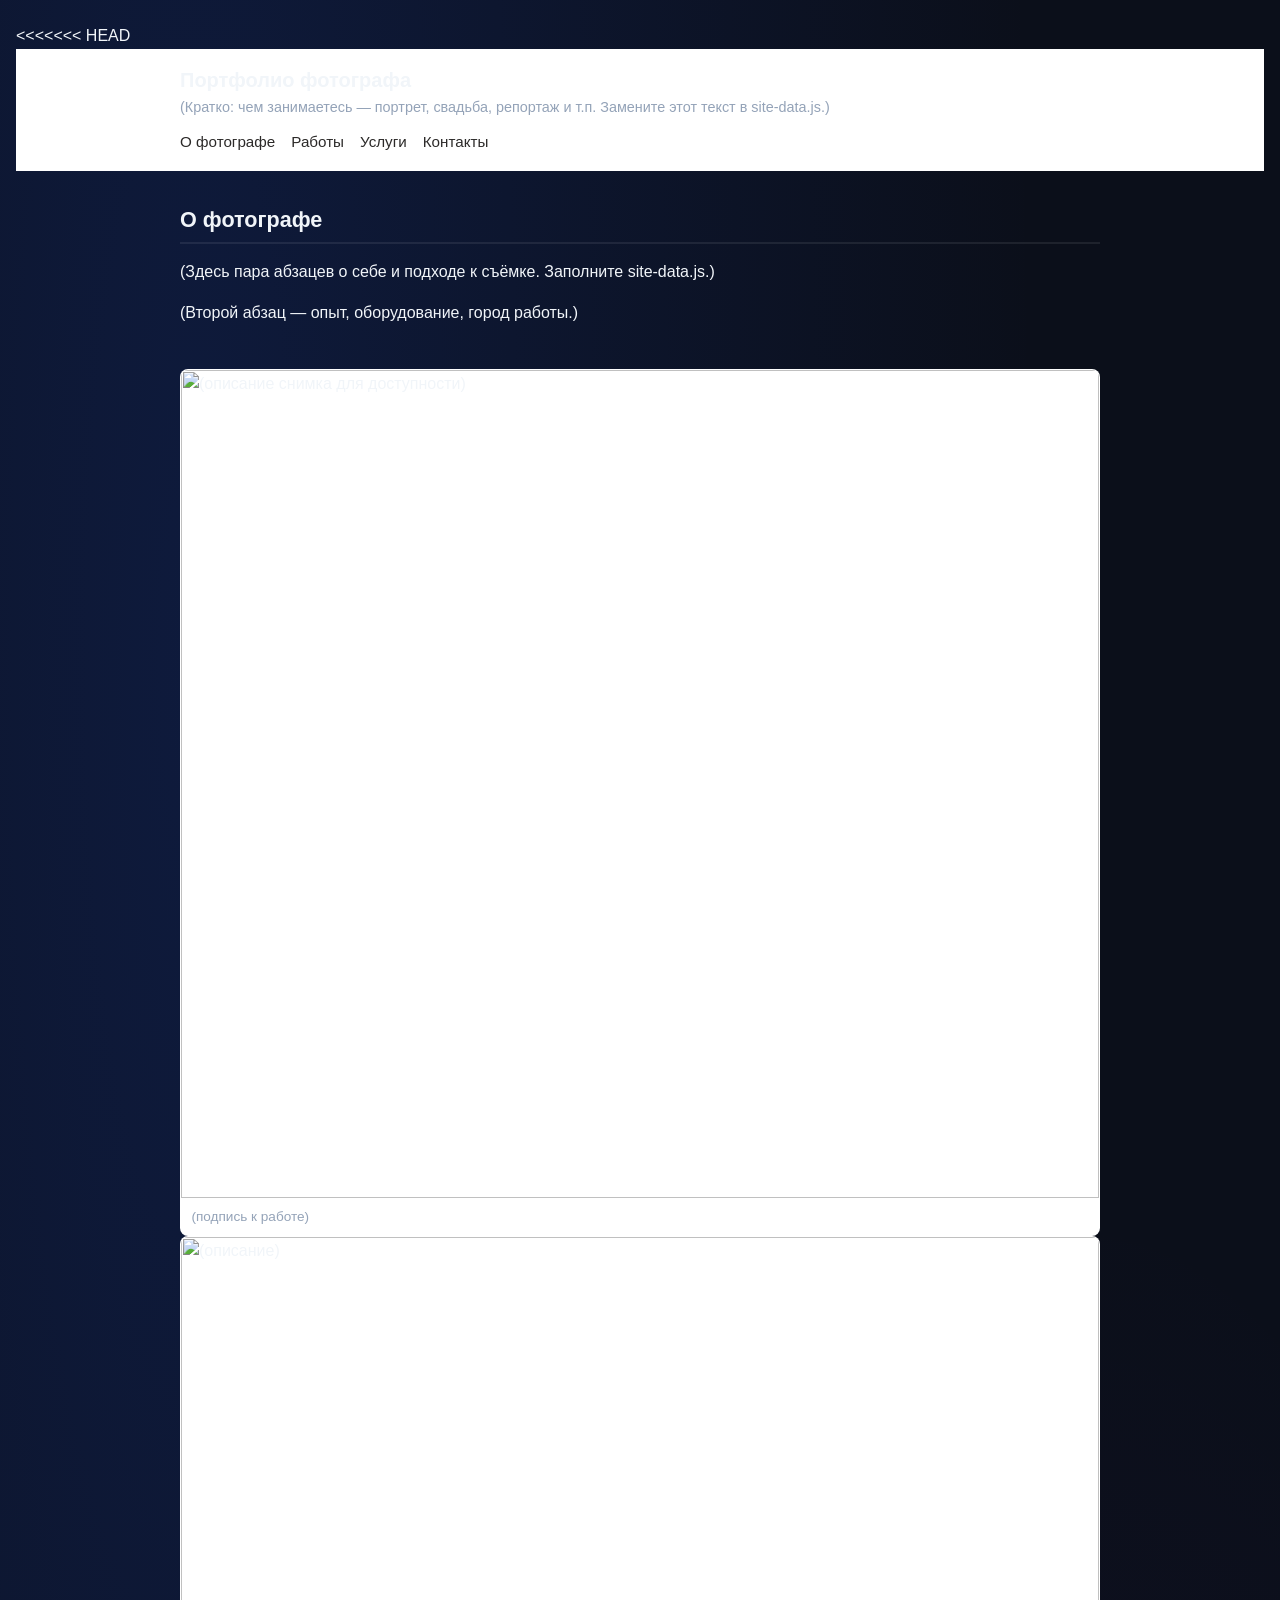
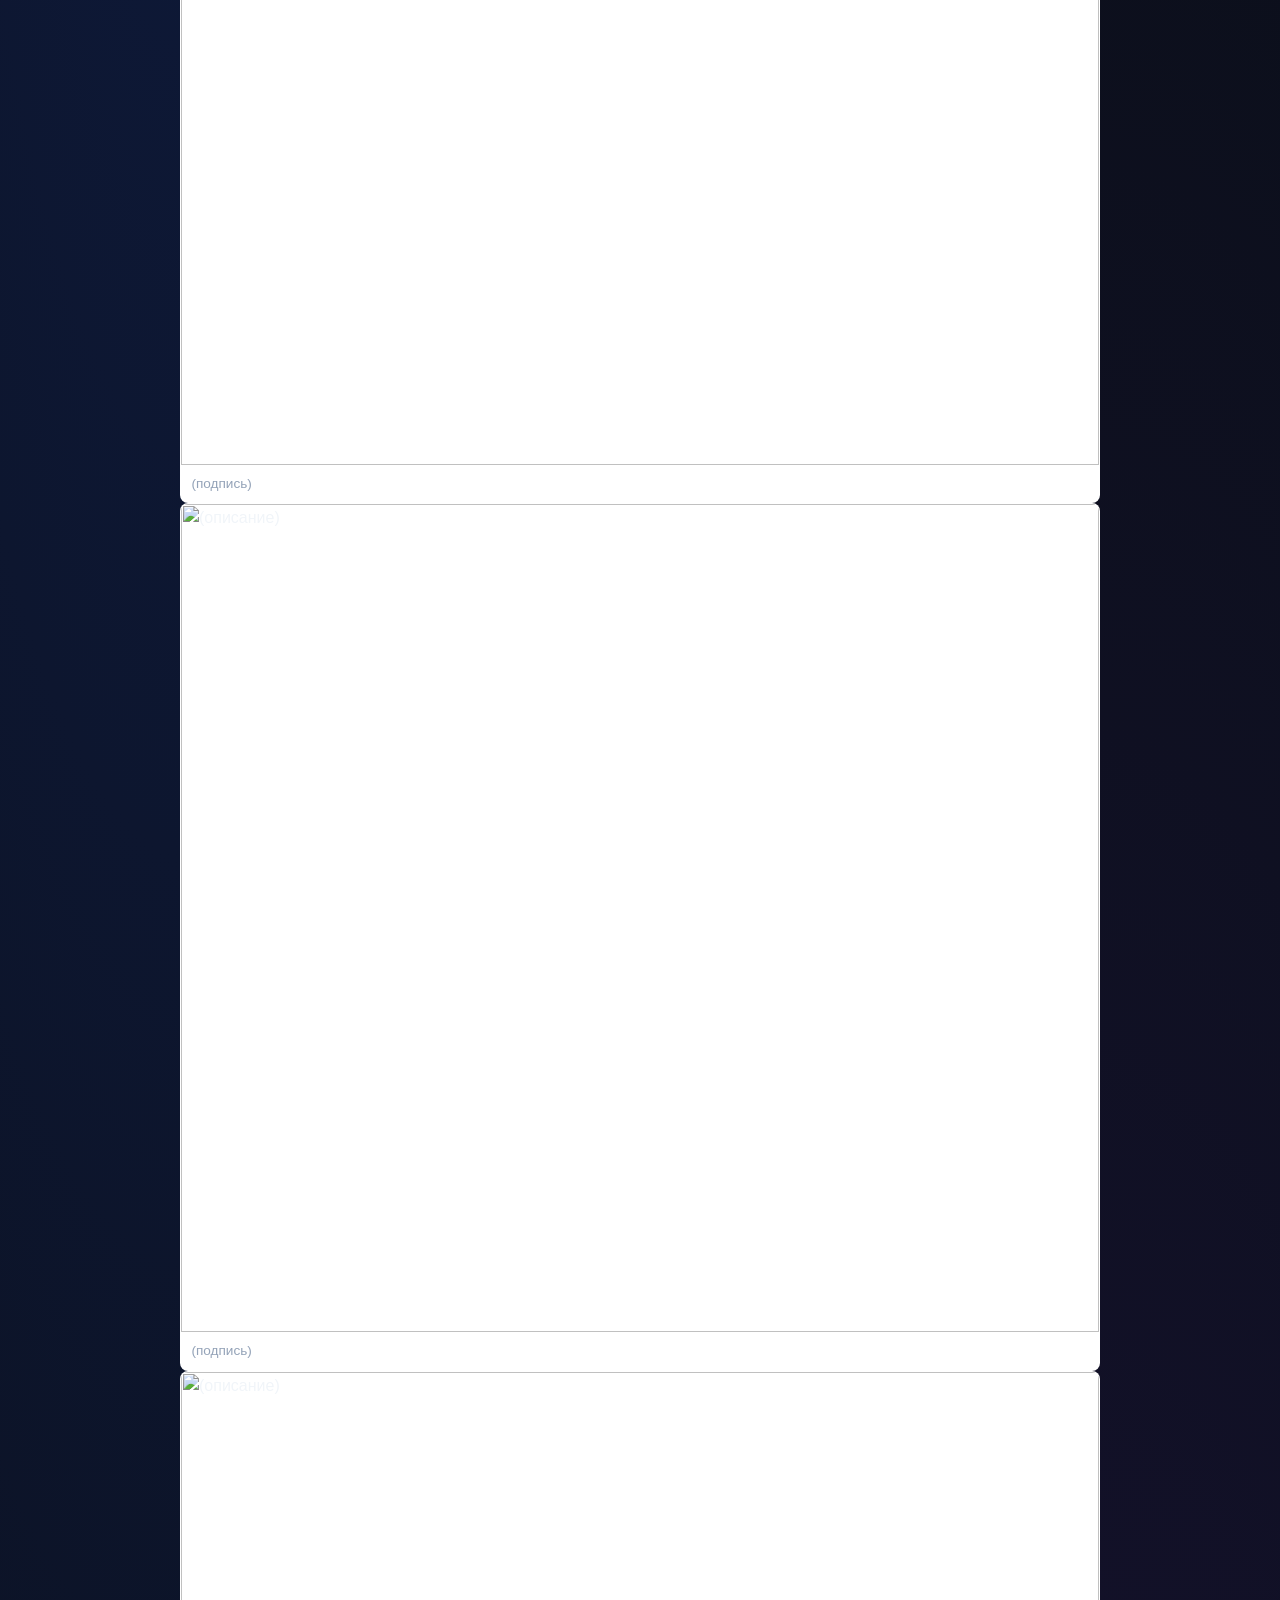
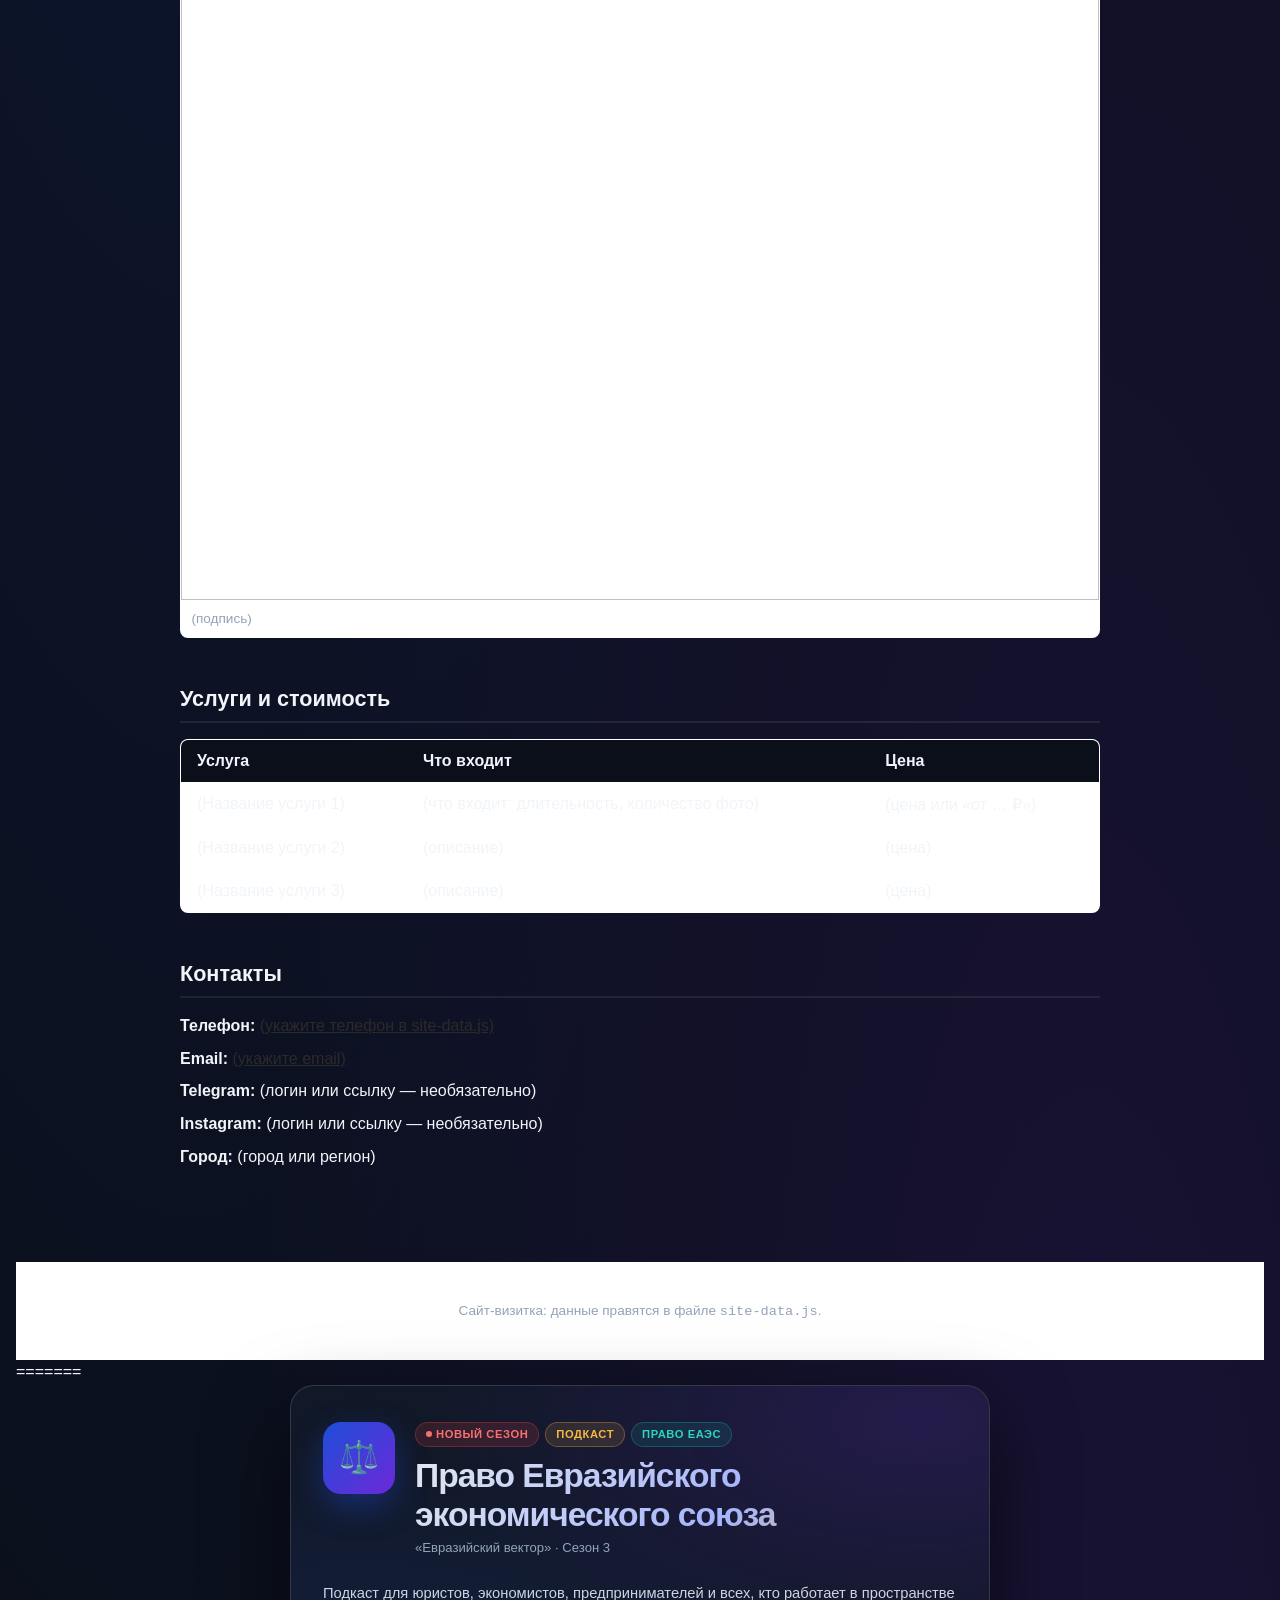
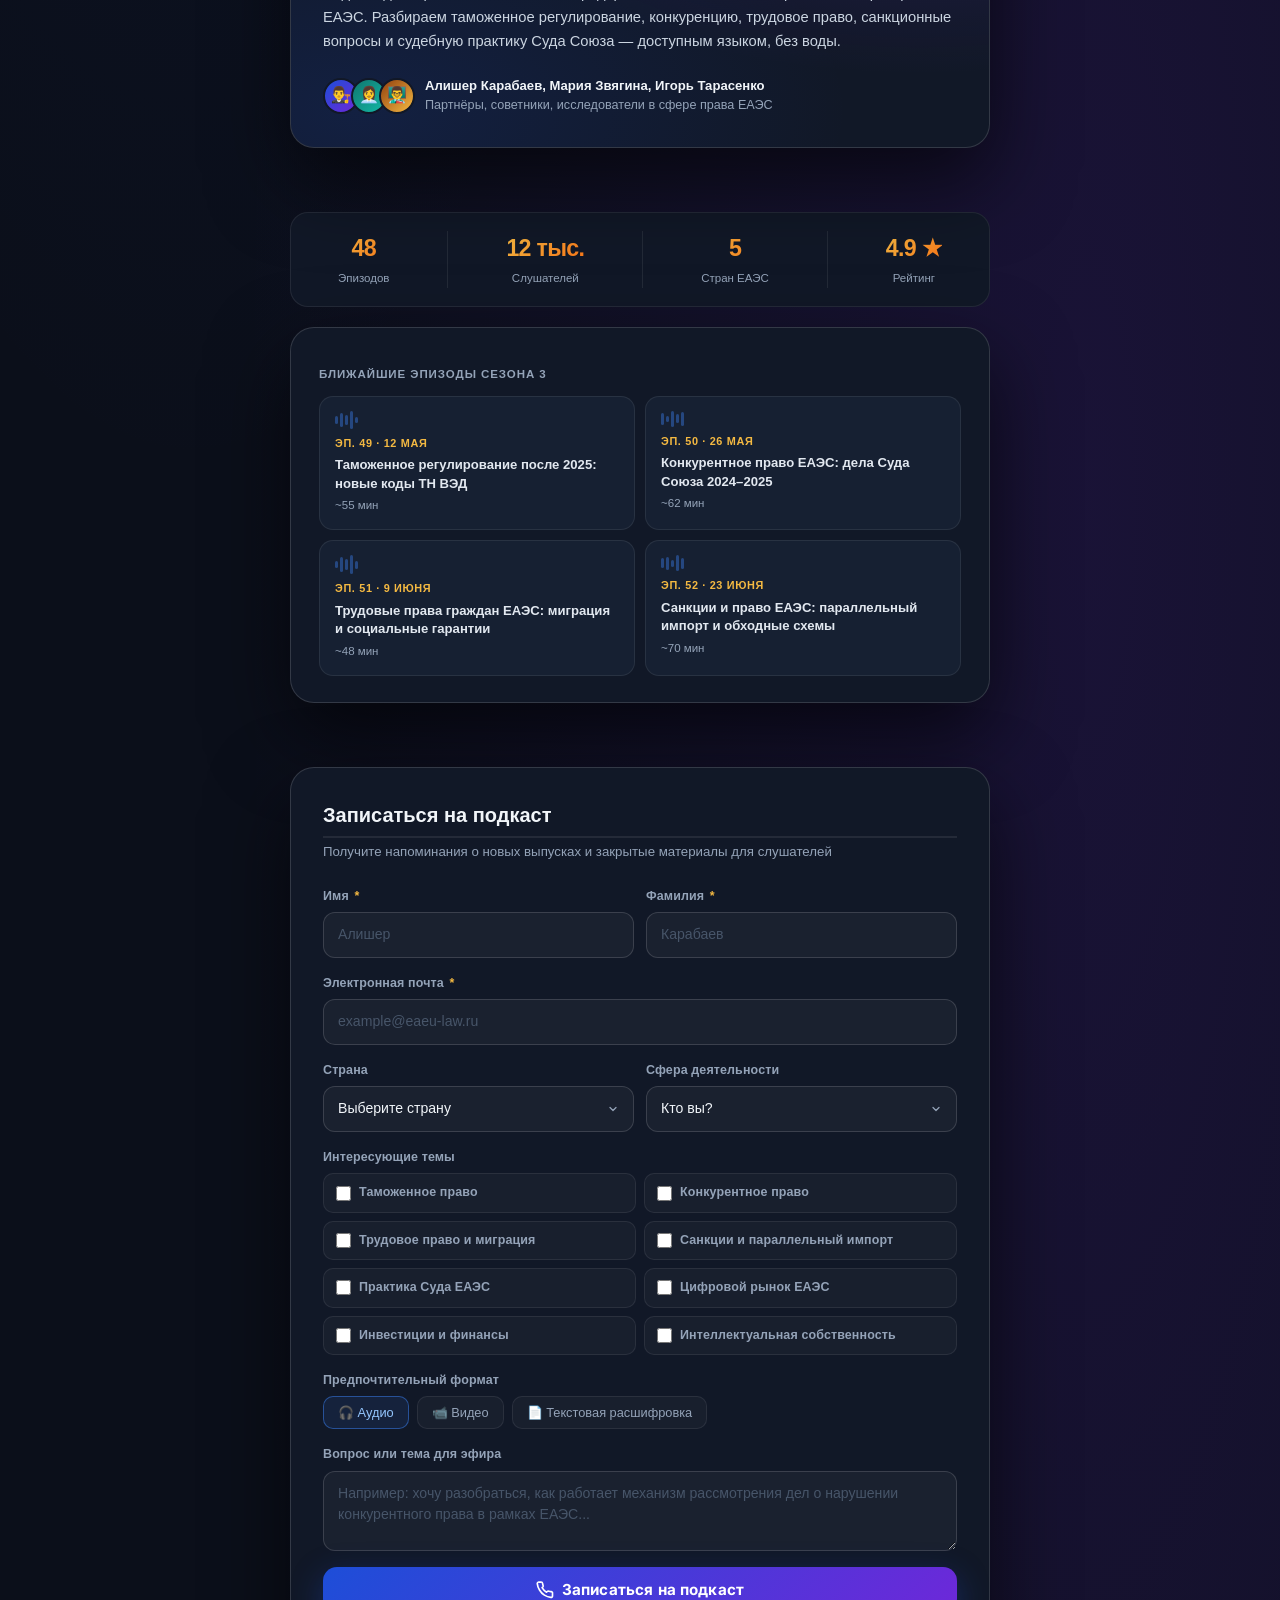
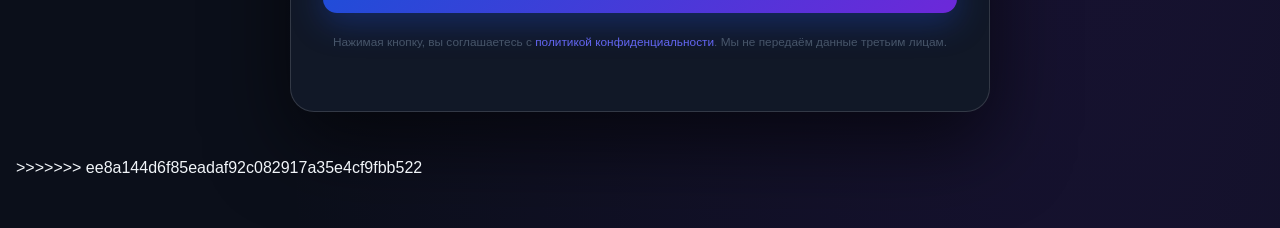
==== commit d77d88cb: "Merge branch 'main' of github.com:kunduziskender-boop/cautious-lamp" ====
--- a/index.html
+++ b/index.html
@@ -1,3 +1,4 @@
+<<<<<<< HEAD
 <!DOCTYPE html>
 <!-- Учебный сайт-портфолио, статическая вёрстка. Версия: V2 (см. README). -->
 <html lang="ru">
@@ -75,4 +76,843 @@
     <script src="render.js"></script>
     <script src="app.js"></script>
   </body>
+=======
+<!doctype html>
+<html lang="ru">
+<head>
+  <meta charset="UTF-8">
+  <meta name="viewport" content="width=device-width, initial-scale=1.0">
+  <title>Право ЕАЭС — Подкаст</title>
+  <link rel="preconnect" href="https://fonts.googleapis.com">
+  <link rel="preconnect" href="https://fonts.gstatic.com" crossorigin>
+  <link href="https://fonts.googleapis.com/css2?family=Inter:wght@400;500;600;700;800;900&display=swap" rel="stylesheet">
+  <style>
+    :root {
+      font-family: "Inter", "Segoe UI", Arial, sans-serif;
+      --bg: #0b0f1a;
+      --card: #111827;
+      --card2: #162032;
+      --border: rgba(255,255,255,0.08);
+      --border2: rgba(255,255,255,0.14);
+      --text: #f1f5f9;
+      --muted: #94a3b8;
+      --gold: #f4b942;
+      --gold2: #e8a020;
+      --blue: #3b82f6;
+      --blue2: #1d4ed8;
+      --teal: #14b8a6;
+      --red: #ef4444;
+      --primary: linear-gradient(135deg, #1d4ed8 0%, #6d28d9 100%);
+      --primary-hover: linear-gradient(135deg, #2563eb 0%, #7c3aed 100%);
+      --focus: rgba(59, 130, 246, 0.35);
+      --shadow: 0 32px 80px rgba(0,0,0,0.6);
+    }
+
+    *, *::before, *::after { box-sizing: border-box; }
+
+    body {
+      margin: 0;
+      min-height: 100vh;
+      background:
+        radial-gradient(ellipse at 15% 10%, rgba(29, 78, 216, 0.18) 0, transparent 55%),
+        radial-gradient(ellipse at 85% 80%, rgba(109, 40, 217, 0.15) 0, transparent 55%),
+        var(--bg);
+      color: var(--text);
+      padding: 24px 16px 48px;
+    }
+
+    .page {
+      max-width: 700px;
+      margin: 0 auto;
+      display: flex;
+      flex-direction: column;
+      gap: 20px;
+    }
+
+    /* ── HERO ── */
+    .hero {
+      background: var(--card);
+      border: 1px solid var(--border2);
+      border-radius: 24px;
+      padding: 36px 32px 32px;
+      position: relative;
+      overflow: hidden;
+      box-shadow: var(--shadow);
+    }
+
+    .hero::before {
+      content: "";
+      position: absolute;
+      inset: 0;
+      background:
+        radial-gradient(ellipse at 90% 10%, rgba(109,40,217,0.2) 0, transparent 55%),
+        radial-gradient(ellipse at 10% 90%, rgba(29,78,216,0.15) 0, transparent 55%);
+      pointer-events: none;
+    }
+
+    .hero-top {
+      display: flex;
+      align-items: flex-start;
+      gap: 20px;
+      margin-bottom: 22px;
+      position: relative;
+    }
+
+    .hero-icon {
+      flex-shrink: 0;
+      width: 72px;
+      height: 72px;
+      border-radius: 18px;
+      background: linear-gradient(135deg, #1d4ed8, #6d28d9);
+      display: flex;
+      align-items: center;
+      justify-content: center;
+      font-size: 32px;
+      box-shadow: 0 12px 32px rgba(29,78,216,0.4);
+    }
+
+    .hero-meta {
+      flex: 1;
+      min-width: 0;
+    }
+
+    .tag-row {
+      display: flex;
+      flex-wrap: wrap;
+      gap: 6px;
+      margin-bottom: 10px;
+    }
+
+    .tag {
+      display: inline-flex;
+      align-items: center;
+      gap: 4px;
+      padding: 3px 10px;
+      border-radius: 999px;
+      font-size: 0.7rem;
+      font-weight: 700;
+      letter-spacing: 0.05em;
+      text-transform: uppercase;
+    }
+
+    .tag-live { background: rgba(239,68,68,0.15); color: #f87171; border: 1px solid rgba(239,68,68,0.3); }
+    .tag-ep   { background: rgba(244,185,66,0.12); color: var(--gold); border: 1px solid rgba(244,185,66,0.3); }
+    .tag-law  { background: rgba(20,184,166,0.12); color: #2dd4bf; border: 1px solid rgba(20,184,166,0.3); }
+
+    .tag-live::before {
+      content: "";
+      width: 6px;
+      height: 6px;
+      border-radius: 50%;
+      background: #f87171;
+      animation: pulse-dot 1.5s infinite;
+    }
+
+    @keyframes pulse-dot {
+      0%, 100% { opacity: 1; transform: scale(1); }
+      50% { opacity: 0.5; transform: scale(0.7); }
+    }
+
+    .hero-title {
+      font-size: clamp(1.55rem, 4vw, 2.1rem);
+      font-weight: 900;
+      line-height: 1.15;
+      letter-spacing: -0.03em;
+      margin: 0 0 4px;
+      background: linear-gradient(135deg, #e2e8f0 0%, #a5b4fc 60%, var(--gold) 100%);
+      -webkit-background-clip: text;
+      -webkit-text-fill-color: transparent;
+      background-clip: text;
+    }
+
+    .hero-show {
+      font-size: 0.82rem;
+      color: var(--muted);
+      font-weight: 500;
+      margin: 0;
+    }
+
+    .hero-desc {
+      font-size: 0.92rem;
+      color: #cbd5e1;
+      line-height: 1.65;
+      margin: 0 0 22px;
+      position: relative;
+    }
+
+    .speakers-row {
+      display: flex;
+      align-items: center;
+      gap: 10px;
+      position: relative;
+    }
+
+    .speaker-avatars {
+      display: flex;
+    }
+
+    .speaker-avatars span {
+      width: 36px;
+      height: 36px;
+      border-radius: 50%;
+      border: 2px solid var(--card);
+      display: flex;
+      align-items: center;
+      justify-content: center;
+      font-size: 16px;
+      margin-left: -8px;
+    }
+
+    .speaker-avatars span:first-child { margin-left: 0; }
+
+    .av1 { background: linear-gradient(135deg, #1d4ed8, #6d28d9); }
+    .av2 { background: linear-gradient(135deg, #0f766e, #14b8a6); }
+    .av3 { background: linear-gradient(135deg, #92400e, var(--gold)); }
+
+    .speaker-info {
+      font-size: 0.79rem;
+      color: var(--muted);
+    }
+
+    .speaker-info strong {
+      display: block;
+      color: var(--text);
+      font-size: 0.82rem;
+    }
+
+    /* ── EPISODES PREVIEW ── */
+    .section-label {
+      font-size: 0.72rem;
+      font-weight: 700;
+      text-transform: uppercase;
+      letter-spacing: 0.08em;
+      color: var(--muted);
+      margin-bottom: 12px;
+    }
+
+    .episodes-grid {
+      display: grid;
+      grid-template-columns: repeat(2, 1fr);
+      gap: 10px;
+    }
+
+    .ep-card {
+      background: var(--card2);
+      border: 1px solid var(--border);
+      border-radius: 14px;
+      padding: 14px 15px;
+      transition: border-color 0.2s;
+    }
+
+    .ep-card:hover { border-color: var(--border2); }
+
+    .ep-num {
+      font-size: 0.68rem;
+      font-weight: 700;
+      color: var(--gold);
+      text-transform: uppercase;
+      letter-spacing: 0.06em;
+      margin-bottom: 5px;
+    }
+
+    .ep-title {
+      font-size: 0.82rem;
+      font-weight: 600;
+      color: #e2e8f0;
+      line-height: 1.4;
+      margin-bottom: 4px;
+    }
+
+    .ep-dur {
+      font-size: 0.72rem;
+      color: var(--muted);
+    }
+
+    .wave-row {
+      display: flex;
+      align-items: center;
+      gap: 2px;
+      margin-bottom: 6px;
+    }
+
+    .wave-bar {
+      width: 3px;
+      border-radius: 999px;
+      background: rgba(59,130,246,0.4);
+      animation: wave-anim 1.2s ease-in-out infinite;
+    }
+
+    @keyframes wave-anim {
+      0%, 100% { transform: scaleY(1); }
+      50% { transform: scaleY(2.2); }
+    }
+
+    /* ── FORM CARD ── */
+    .form-card {
+      background: var(--card);
+      border: 1px solid var(--border2);
+      border-radius: 24px;
+      padding: 32px;
+      box-shadow: var(--shadow);
+    }
+
+    .form-heading {
+      font-size: 1.25rem;
+      font-weight: 800;
+      margin: 0 0 4px;
+      color: var(--text);
+    }
+
+    .form-sub {
+      font-size: 0.83rem;
+      color: var(--muted);
+      margin: 0 0 24px;
+    }
+
+    .signup-form {
+      display: grid;
+      gap: 16px;
+    }
+
+    .form-row {
+      display: grid;
+      grid-template-columns: 1fr 1fr;
+      gap: 12px;
+    }
+
+    .field {
+      display: grid;
+      gap: 6px;
+    }
+
+    .field label {
+      font-size: 0.78rem;
+      font-weight: 600;
+      color: #94a3b8;
+      letter-spacing: 0.01em;
+    }
+
+    .field label .req {
+      color: var(--gold);
+      margin-left: 2px;
+    }
+
+    input, select, textarea {
+      font: inherit;
+      font-size: 0.88rem;
+      padding: 11px 14px;
+      border-radius: 12px;
+      border: 1px solid var(--border2);
+      background: rgba(255,255,255,0.04);
+      color: var(--text);
+      transition: border-color 0.18s, box-shadow 0.18s;
+      width: 100%;
+    }
+
+    input::placeholder, textarea::placeholder { color: #475569; }
+
+    select {
+      cursor: pointer;
+      appearance: none;
+      background-image: url("data:image/svg+xml,%3Csvg xmlns='http://www.w3.org/2000/svg' width='12' height='12' viewBox='0 0 24 24' fill='none' stroke='%2394a3b8' stroke-width='2.5' stroke-linecap='round' stroke-linejoin='round'%3E%3Cpolyline points='6 9 12 15 18 9'/%3E%3C/svg%3E");
+      background-repeat: no-repeat;
+      background-position: right 14px center;
+      padding-right: 38px;
+    }
+
+    select option { background: #1e2939; color: var(--text); }
+
+    textarea { resize: vertical; min-height: 80px; }
+
+    input:focus, select:focus, textarea:focus {
+      outline: none;
+      border-color: var(--blue);
+      box-shadow: 0 0 0 3px var(--focus);
+    }
+
+    .topics-grid {
+      display: grid;
+      grid-template-columns: repeat(2, 1fr);
+      gap: 8px;
+    }
+
+    .topic-check {
+      display: flex;
+      align-items: center;
+      gap: 8px;
+      padding: 9px 12px;
+      border-radius: 10px;
+      border: 1px solid var(--border);
+      background: rgba(255,255,255,0.03);
+      cursor: pointer;
+      transition: border-color 0.18s, background 0.18s;
+      font-size: 0.8rem;
+      color: #cbd5e1;
+      user-select: none;
+    }
+
+    .topic-check:hover {
+      border-color: var(--border2);
+      background: rgba(255,255,255,0.06);
+    }
+
+    .topic-check input[type="checkbox"] {
+      width: 15px;
+      height: 15px;
+      min-width: 15px;
+      padding: 0;
+      margin: 0;
+      accent-color: var(--blue);
+      cursor: pointer;
+    }
+
+    .topic-check input[type="checkbox"]:focus { box-shadow: none; }
+
+    .topic-check.checked {
+      border-color: rgba(59,130,246,0.5);
+      background: rgba(59,130,246,0.08);
+      color: #bfdbfe;
+    }
+
+    .format-row {
+      display: flex;
+      gap: 8px;
+      flex-wrap: wrap;
+    }
+
+    .format-btn {
+      display: flex;
+      align-items: center;
+      gap: 6px;
+      padding: 8px 14px;
+      border-radius: 10px;
+      border: 1px solid var(--border);
+      background: rgba(255,255,255,0.03);
+      color: var(--muted);
+      font-size: 0.8rem;
+      font-weight: 500;
+      cursor: pointer;
+      transition: all 0.18s;
+      font-family: inherit;
+    }
+
+    .format-btn:hover {
+      border-color: var(--border2);
+      color: var(--text);
+    }
+
+    .format-btn.active {
+      border-color: rgba(59,130,246,0.5);
+      background: rgba(59,130,246,0.1);
+      color: #93c5fd;
+    }
+
+    .submit-btn {
+      width: 100%;
+      padding: 14px;
+      border: none;
+      border-radius: 14px;
+      background: var(--primary);
+      color: #fff;
+      font: 700 0.95rem/1 "Inter", sans-serif;
+      cursor: pointer;
+      display: flex;
+      align-items: center;
+      justify-content: center;
+      gap: 8px;
+      transition: all 0.2s;
+      box-shadow: 0 10px 32px rgba(29,78,216,0.35);
+      letter-spacing: 0.01em;
+    }
+
+    .submit-btn:hover {
+      background: var(--primary-hover);
+      transform: translateY(-1px);
+      box-shadow: 0 14px 40px rgba(29,78,216,0.45);
+    }
+
+    .submit-btn:active { transform: translateY(0); }
+
+    .submit-btn:focus-visible { outline: 3px solid var(--focus); outline-offset: 2px; }
+
+    .privacy-note {
+      text-align: center;
+      font-size: 0.74rem;
+      color: #475569;
+      margin-top: 4px;
+    }
+
+    .privacy-note a { color: #6366f1; text-decoration: none; }
+    .privacy-note a:hover { text-decoration: underline; }
+
+    /* ── SUCCESS STATE ── */
+    .success-state {
+      display: none;
+      flex-direction: column;
+      align-items: center;
+      text-align: center;
+      padding: 40px 24px;
+      gap: 14px;
+    }
+
+    .success-state.visible { display: flex; }
+    .signup-form.hidden { display: none; }
+
+    .success-icon {
+      width: 72px;
+      height: 72px;
+      border-radius: 50%;
+      background: linear-gradient(135deg, rgba(20,184,166,0.2), rgba(59,130,246,0.2));
+      border: 1px solid rgba(20,184,166,0.35);
+      display: flex;
+      align-items: center;
+      justify-content: center;
+      font-size: 32px;
+      animation: pop-in 0.4s cubic-bezier(0.34, 1.56, 0.64, 1) both;
+    }
+
+    @keyframes pop-in {
+      from { transform: scale(0.5); opacity: 0; }
+      to { transform: scale(1); opacity: 1; }
+    }
+
+    .success-title {
+      font-size: 1.3rem;
+      font-weight: 800;
+      color: var(--text);
+      margin: 0;
+    }
+
+    .success-desc {
+      font-size: 0.87rem;
+      color: var(--muted);
+      line-height: 1.6;
+      max-width: 380px;
+      margin: 0;
+    }
+
+    .success-ep-info {
+      background: var(--card2);
+      border: 1px solid var(--border2);
+      border-radius: 14px;
+      padding: 14px 20px;
+      font-size: 0.82rem;
+      color: #94a3b8;
+      display: flex;
+      align-items: center;
+      gap: 12px;
+    }
+
+    .success-ep-info .dot { color: var(--gold); font-size: 1.1em; }
+
+    /* ── STATS STRIP ── */
+    .stats-strip {
+      background: var(--card);
+      border: 1px solid var(--border);
+      border-radius: 18px;
+      padding: 18px 24px;
+      display: flex;
+      justify-content: space-around;
+      gap: 12px;
+      text-align: center;
+    }
+
+    .stat-item { display: flex; flex-direction: column; gap: 3px; }
+
+    .stat-num {
+      font-size: 1.45rem;
+      font-weight: 900;
+      letter-spacing: -0.03em;
+      background: linear-gradient(135deg, var(--gold) 0%, #f97316 100%);
+      -webkit-background-clip: text;
+      -webkit-text-fill-color: transparent;
+      background-clip: text;
+    }
+
+    .stat-label { font-size: 0.72rem; color: var(--muted); font-weight: 500; }
+
+    .divider { width: 1px; background: var(--border); align-self: stretch; }
+
+    /* ── RESPONSIVE ── */
+    @media (max-width: 500px) {
+      .hero { padding: 24px 20px 20px; }
+      .form-card { padding: 22px 18px; }
+      .form-row { grid-template-columns: 1fr; }
+      .episodes-grid { grid-template-columns: 1fr; }
+      .topics-grid { grid-template-columns: 1fr; }
+      .hero-title { font-size: 1.45rem; }
+      .hero-icon { width: 56px; height: 56px; font-size: 24px; }
+      .stats-strip { padding: 14px 12px; gap: 6px; }
+      .stat-num { font-size: 1.2rem; }
+    }
+  </style>
+</head>
+<body>
+  <div class="page">
+
+    <!-- HERO -->
+    <section class="hero">
+      <div class="hero-top">
+        <div class="hero-icon" aria-hidden="true">⚖️</div>
+        <div class="hero-meta">
+          <div class="tag-row">
+            <span class="tag tag-live">Новый сезон</span>
+            <span class="tag tag-ep">Подкаст</span>
+            <span class="tag tag-law">Право ЕАЭС</span>
+          </div>
+          <h1 class="hero-title">Право Евразийского<br>экономического союза</h1>
+          <p class="hero-show">«Евразийский вектор» · Сезон 3</p>
+        </div>
+      </div>
+
+      <p class="hero-desc">
+        Подкаст для юристов, экономистов, предпринимателей и всех, кто работает в пространстве ЕАЭС. Разбираем таможенное регулирование, конкуренцию, трудовое право, санкционные вопросы и судебную практику Суда Союза — доступным языком, без воды.
+      </p>
+
+      <div class="speakers-row">
+        <div class="speaker-avatars" aria-hidden="true">
+          <span class="av1">👨‍⚖️</span>
+          <span class="av2">👩‍💼</span>
+          <span class="av3">👨‍🏫</span>
+        </div>
+        <div class="speaker-info">
+          <strong>Алишер Карабаев, Мария Звягина, Игорь Тарасенко</strong>
+          Партнёры, советники, исследователи в сфере права ЕАЭС
+        </div>
+      </div>
+    </section>
+
+    <!-- STATS -->
+    <div class="stats-strip" role="region" aria-label="Статистика подкаста">
+      <div class="stat-item">
+        <span class="stat-num">48</span>
+        <span class="stat-label">Эпизодов</span>
+      </div>
+      <div class="divider" aria-hidden="true"></div>
+      <div class="stat-item">
+        <span class="stat-num">12 тыс.</span>
+        <span class="stat-label">Слушателей</span>
+      </div>
+      <div class="divider" aria-hidden="true"></div>
+      <div class="stat-item">
+        <span class="stat-num">5</span>
+        <span class="stat-label">Стран ЕАЭС</span>
+      </div>
+      <div class="divider" aria-hidden="true"></div>
+      <div class="stat-item">
+        <span class="stat-num">4.9 ★</span>
+        <span class="stat-label">Рейтинг</span>
+      </div>
+    </div>
+
+    <!-- UPCOMING EPISODES -->
+    <section class="form-card" style="padding: 26px 28px;">
+      <p class="section-label">Ближайшие эпизоды сезона 3</p>
+      <div class="episodes-grid">
+        <div class="ep-card">
+          <div class="wave-row" aria-hidden="true">
+            <div class="wave-bar" style="height:8px; animation-delay:0s;"></div>
+            <div class="wave-bar" style="height:14px; animation-delay:0.15s;"></div>
+            <div class="wave-bar" style="height:10px; animation-delay:0.3s;"></div>
+            <div class="wave-bar" style="height:18px; animation-delay:0.1s;"></div>
+            <div class="wave-bar" style="height:6px; animation-delay:0.25s;"></div>
+          </div>
+          <div class="ep-num">Эп. 49 · 12 мая</div>
+          <div class="ep-title">Таможенное регулирование после 2025: новые коды ТН ВЭД</div>
+          <div class="ep-dur">~55 мин</div>
+        </div>
+        <div class="ep-card">
+          <div class="wave-row" aria-hidden="true">
+            <div class="wave-bar" style="height:12px; animation-delay:0.05s;"></div>
+            <div class="wave-bar" style="height:6px; animation-delay:0.2s;"></div>
+            <div class="wave-bar" style="height:16px; animation-delay:0.35s;"></div>
+            <div class="wave-bar" style="height:9px; animation-delay:0.15s;"></div>
+            <div class="wave-bar" style="height:14px; animation-delay:0.0s;"></div>
+          </div>
+          <div class="ep-num">Эп. 50 · 26 мая</div>
+          <div class="ep-title">Конкурентное право ЕАЭС: дела Суда Союза 2024–2025</div>
+          <div class="ep-dur">~62 мин</div>
+        </div>
+        <div class="ep-card">
+          <div class="wave-row" aria-hidden="true">
+            <div class="wave-bar" style="height:7px; animation-delay:0.1s;"></div>
+            <div class="wave-bar" style="height:15px; animation-delay:0.0s;"></div>
+            <div class="wave-bar" style="height:11px; animation-delay:0.25s;"></div>
+            <div class="wave-bar" style="height:19px; animation-delay:0.2s;"></div>
+            <div class="wave-bar" style="height:8px; animation-delay:0.05s;"></div>
+          </div>
+          <div class="ep-num">Эп. 51 · 9 июня</div>
+          <div class="ep-title">Трудовые права граждан ЕАЭС: миграция и социальные гарантии</div>
+          <div class="ep-dur">~48 мин</div>
+        </div>
+        <div class="ep-card">
+          <div class="wave-row" aria-hidden="true">
+            <div class="wave-bar" style="height:10px; animation-delay:0.3s;"></div>
+            <div class="wave-bar" style="height:13px; animation-delay:0.1s;"></div>
+            <div class="wave-bar" style="height:7px; animation-delay:0.2s;"></div>
+            <div class="wave-bar" style="height:16px; animation-delay:0.05s;"></div>
+            <div class="wave-bar" style="height:11px; animation-delay:0.15s;"></div>
+          </div>
+          <div class="ep-num">Эп. 52 · 23 июня</div>
+          <div class="ep-title">Санкции и право ЕАЭС: параллельный импорт и обходные схемы</div>
+          <div class="ep-dur">~70 мин</div>
+        </div>
+      </div>
+    </section>
+
+    <!-- REGISTRATION FORM -->
+    <section class="form-card">
+      <h2 class="form-heading">Записаться на подкаст</h2>
+      <p class="form-sub">Получите напоминания о новых выпусках и закрытые материалы для слушателей</p>
+
+      <div class="success-state" id="success-state" role="status" aria-live="polite">
+        <div class="success-icon">✅</div>
+        <h3 class="success-title">Вы зарегистрированы!</h3>
+        <p class="success-desc">
+          Спасибо за интерес к подкасту «Евразийский вектор». Мы пришлём вам напоминание перед выходом нового эпизода, а пока — добавьте нас в избранное на своей платформе.
+        </p>
+        <div class="success-ep-info">
+          <span class="dot">●</span>
+          Следующий эпизод — <strong style="color: var(--text); margin-left: 4px;">12 мая 2026 · Эп. 49</strong>
+        </div>
+      </div>
+
+      <form class="signup-form" id="signup-form" novalidate>
+
+        <div class="form-row">
+          <div class="field">
+            <label for="fname">Имя <span class="req">*</span></label>
+            <input id="fname" type="text" placeholder="Алишер" autocomplete="given-name" required>
+          </div>
+          <div class="field">
+            <label for="lname">Фамилия <span class="req">*</span></label>
+            <input id="lname" type="text" placeholder="Карабаев" autocomplete="family-name" required>
+          </div>
+        </div>
+
+        <div class="field">
+          <label for="email">Электронная почта <span class="req">*</span></label>
+          <input id="email" type="email" placeholder="example@eaeu-law.ru" autocomplete="email" required>
+        </div>
+
+        <div class="form-row">
+          <div class="field">
+            <label for="country">Страна</label>
+            <select id="country">
+              <option value="" disabled selected>Выберите страну</option>
+              <option>Армения</option>
+              <option>Беларусь</option>
+              <option>Казахстан</option>
+              <option>Кыргызстан</option>
+              <option>Россия</option>
+              <option>Другая</option>
+            </select>
+          </div>
+          <div class="field">
+            <label for="role">Сфера деятельности</label>
+            <select id="role">
+              <option value="" disabled selected>Кто вы?</option>
+              <option>Юрист / адвокат</option>
+              <option>Государственный служащий</option>
+              <option>Предприниматель / бизнес</option>
+              <option>Учёный / преподаватель</option>
+              <option>Студент</option>
+              <option>Другое</option>
+            </select>
+          </div>
+        </div>
+
+        <div class="field">
+          <label>Интересующие темы</label>
+          <div class="topics-grid" id="topics-grid">
+            <label class="topic-check"><input type="checkbox" value="customs"> Таможенное право</label>
+            <label class="topic-check"><input type="checkbox" value="competition"> Конкурентное право</label>
+            <label class="topic-check"><input type="checkbox" value="labor"> Трудовое право и миграция</label>
+            <label class="topic-check"><input type="checkbox" value="sanctions"> Санкции и параллельный импорт</label>
+            <label class="topic-check"><input type="checkbox" value="court"> Практика Суда ЕАЭС</label>
+            <label class="topic-check"><input type="checkbox" value="digital"> Цифровой рынок ЕАЭС</label>
+            <label class="topic-check"><input type="checkbox" value="investment"> Инвестиции и финансы</label>
+            <label class="topic-check"><input type="checkbox" value="ip"> Интеллектуальная собственность</label>
+          </div>
+        </div>
+
+        <div class="field">
+          <label>Предпочтительный формат</label>
+          <div class="format-row" id="format-row" role="group" aria-label="Выберите формат">
+            <button type="button" class="format-btn active" data-fmt="audio">🎧 Аудио</button>
+            <button type="button" class="format-btn" data-fmt="video">📹 Видео</button>
+            <button type="button" class="format-btn" data-fmt="transcript">📄 Текстовая расшифровка</button>
+          </div>
+        </div>
+
+        <div class="field">
+          <label for="question">Вопрос или тема для эфира</label>
+          <textarea id="question" placeholder="Например: хочу разобраться, как работает механизм рассмотрения дел о нарушении конкурентного права в рамках ЕАЭС..."></textarea>
+        </div>
+
+        <button type="submit" class="submit-btn" id="submit-btn">
+          <svg width="18" height="18" viewBox="0 0 24 24" fill="none" stroke="currentColor" stroke-width="2.2" stroke-linecap="round" stroke-linejoin="round" aria-hidden="true"><path d="M22 16.92v3a2 2 0 0 1-2.18 2 19.79 19.79 0 0 1-8.63-3.07A19.5 19.5 0 0 1 4.69 12a19.79 19.79 0 0 1-3-8.59A2 2 0 0 1 3.77 1.4h3a2 2 0 0 1 2 1.72 12.84 12.84 0 0 0 .7 2.81 2 2 0 0 1-.45 2.11L8.09 8.91a16 16 0 0 0 6 6l.91-.91a2 2 0 0 1 2.11-.45 12.84 12.84 0 0 0 2.81.7A2 2 0 0 1 22 16.92z"/></svg>
+          Записаться на подкаст
+        </button>
+
+        <p class="privacy-note">
+          Нажимая кнопку, вы соглашаетесь с <a href="#">политикой конфиденциальности</a>. Мы не передаём данные третьим лицам.
+        </p>
+
+      </form>
+    </section>
+
+  </div>
+
+  <script>
+    // Topic checkboxes highlight
+    document.querySelectorAll(".topic-check").forEach(label => {
+      const cb = label.querySelector("input[type='checkbox']");
+      cb.addEventListener("change", () => {
+        label.classList.toggle("checked", cb.checked);
+      });
+    });
+
+    // Format toggle buttons
+    const formatBtns = document.querySelectorAll(".format-btn");
+    formatBtns.forEach(btn => {
+      btn.addEventListener("click", () => {
+        formatBtns.forEach(b => b.classList.remove("active"));
+        btn.classList.add("active");
+      });
+    });
+
+    // Form submission
+    const form = document.getElementById("signup-form");
+    const successState = document.getElementById("success-state");
+
+    form.addEventListener("submit", (e) => {
+      e.preventDefault();
+
+      const fname = document.getElementById("fname").value.trim();
+      const lname = document.getElementById("lname").value.trim();
+      const email = document.getElementById("email").value.trim();
+
+      if (!fname || !lname) {
+        alert("Пожалуйста, введите имя и фамилию.");
+        return;
+      }
+      if (!email || !/^[^\s@]+@[^\s@]+\.[^\s@]+$/.test(email)) {
+        alert("Пожалуйста, введите корректный e-mail.");
+        return;
+      }
+
+      // Animate submit button
+      const btn = document.getElementById("submit-btn");
+      btn.textContent = "Отправляем...";
+      btn.disabled = true;
+
+      setTimeout(() => {
+        form.classList.add("hidden");
+        successState.classList.add("visible");
+      }, 800);
+    });
+  </script>
+</body>
+>>>>>>> ee8a144d6f85eadaf92c082917a35e4cf9fbb522
 </html>
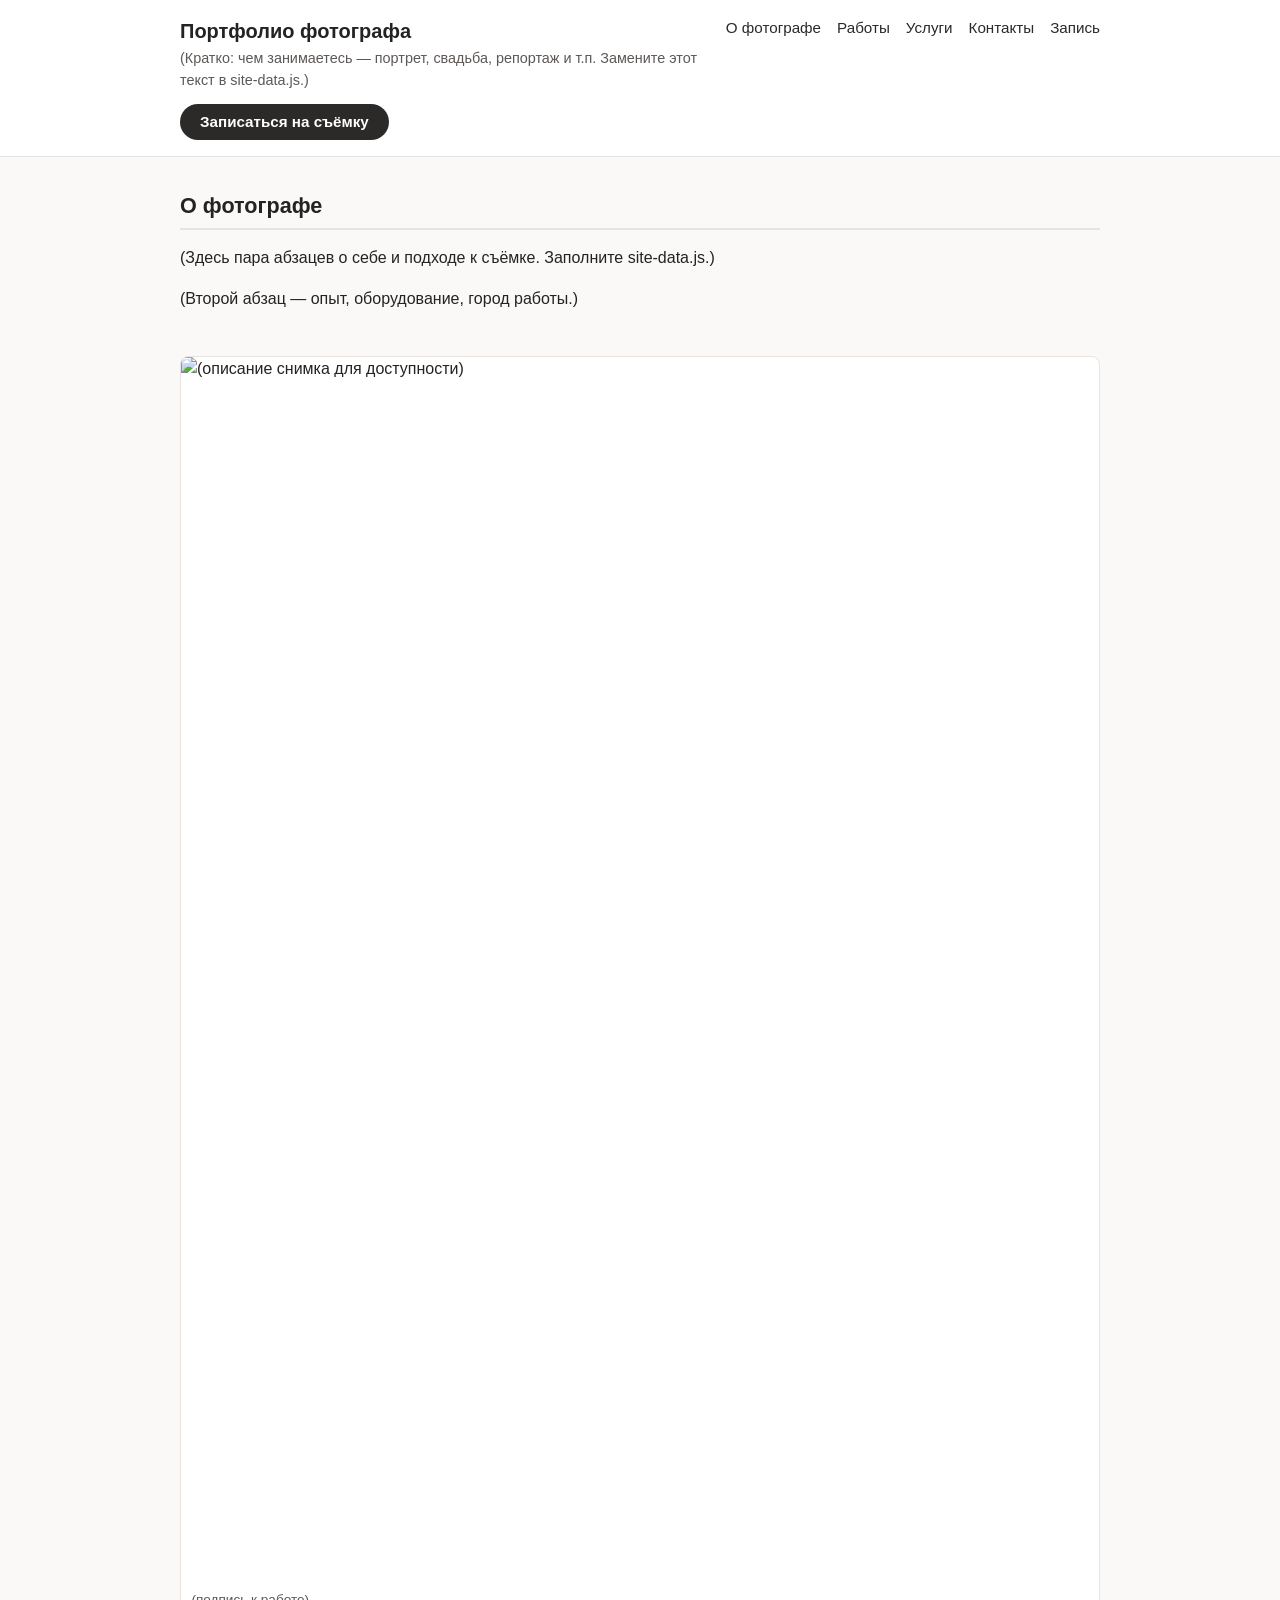
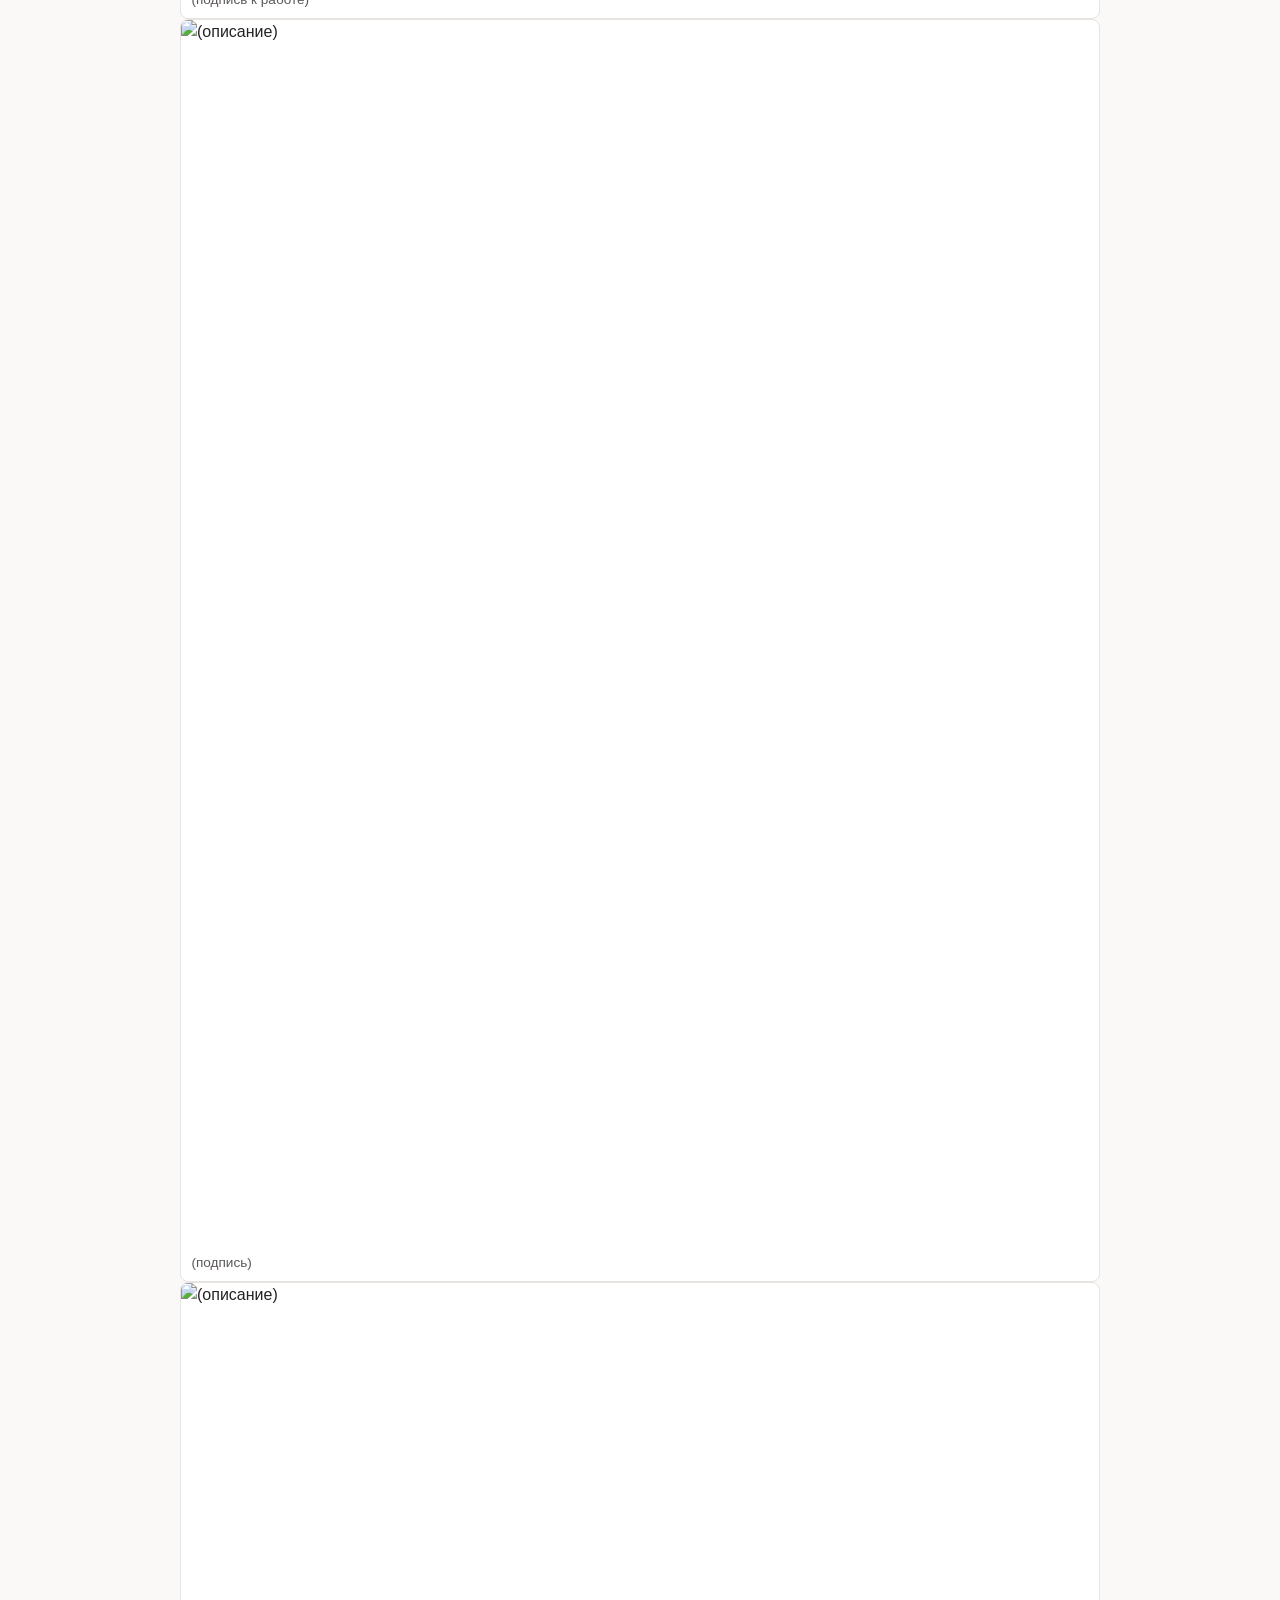
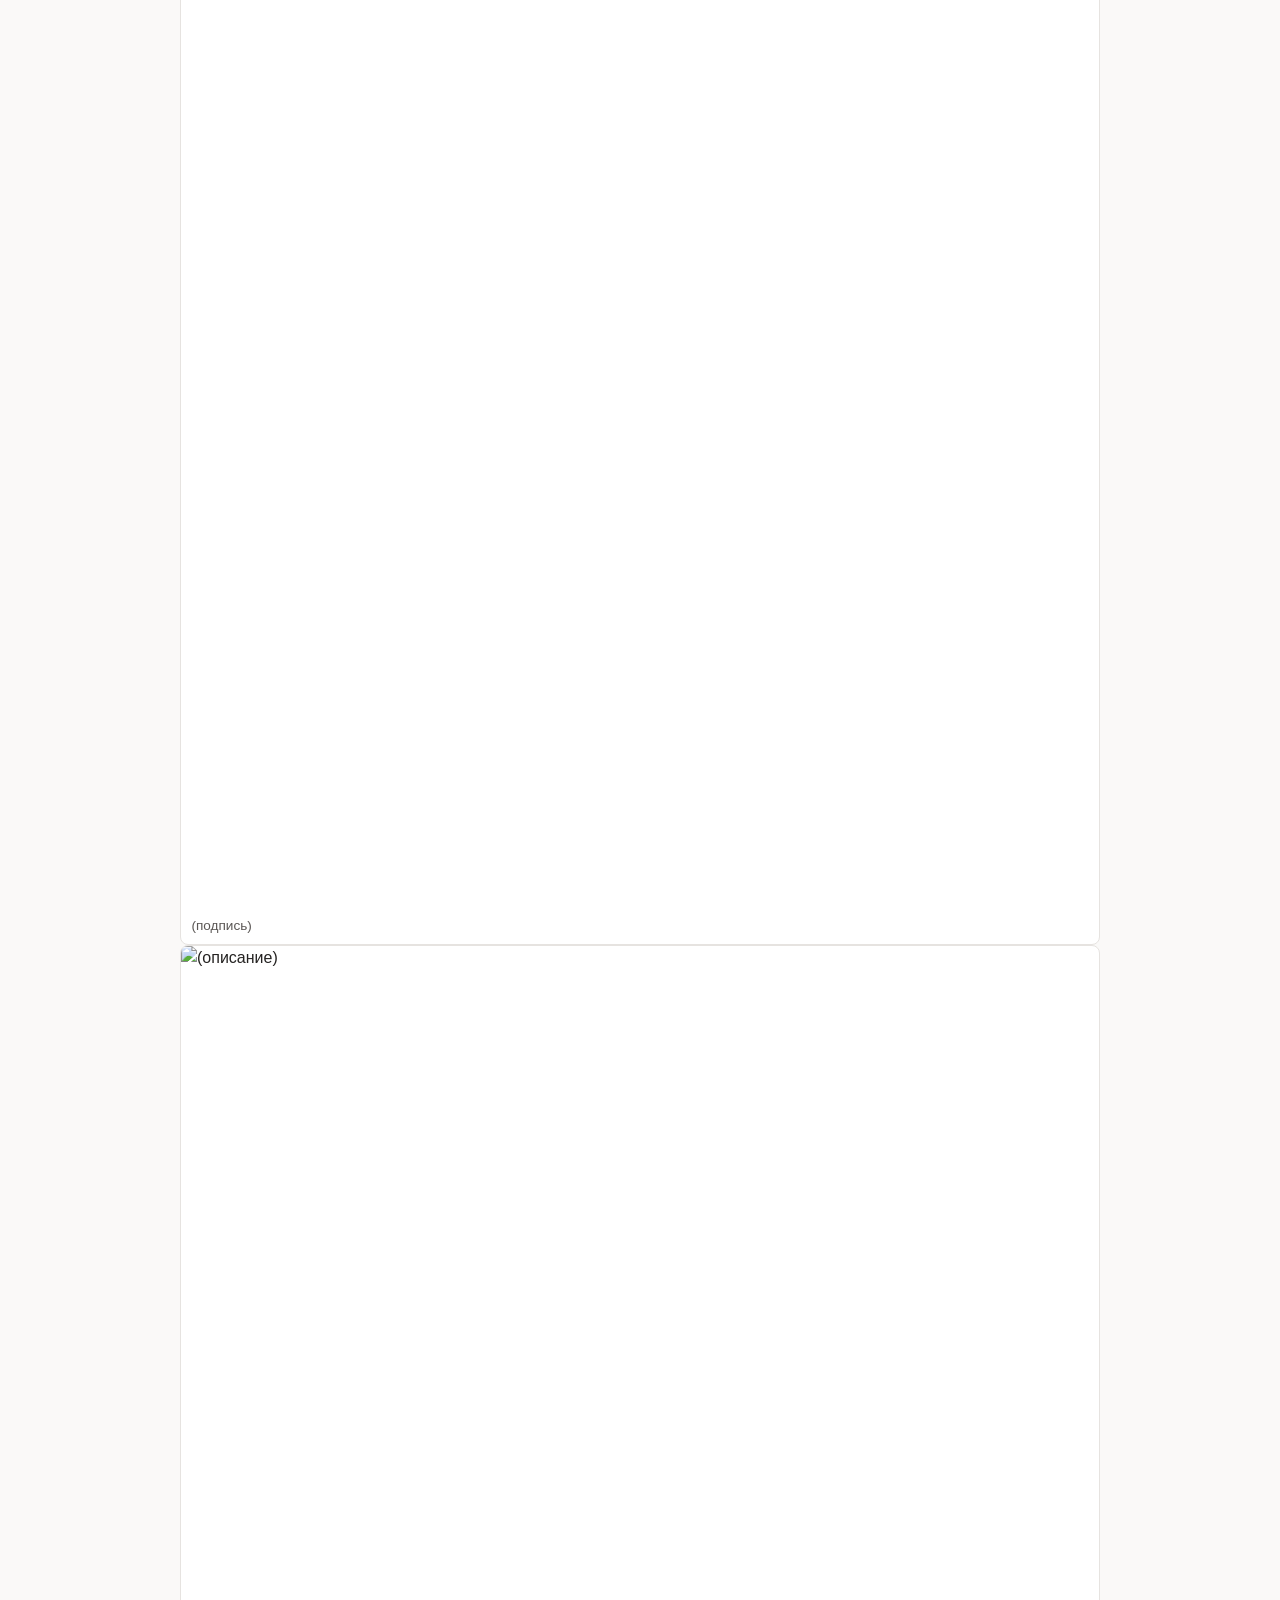
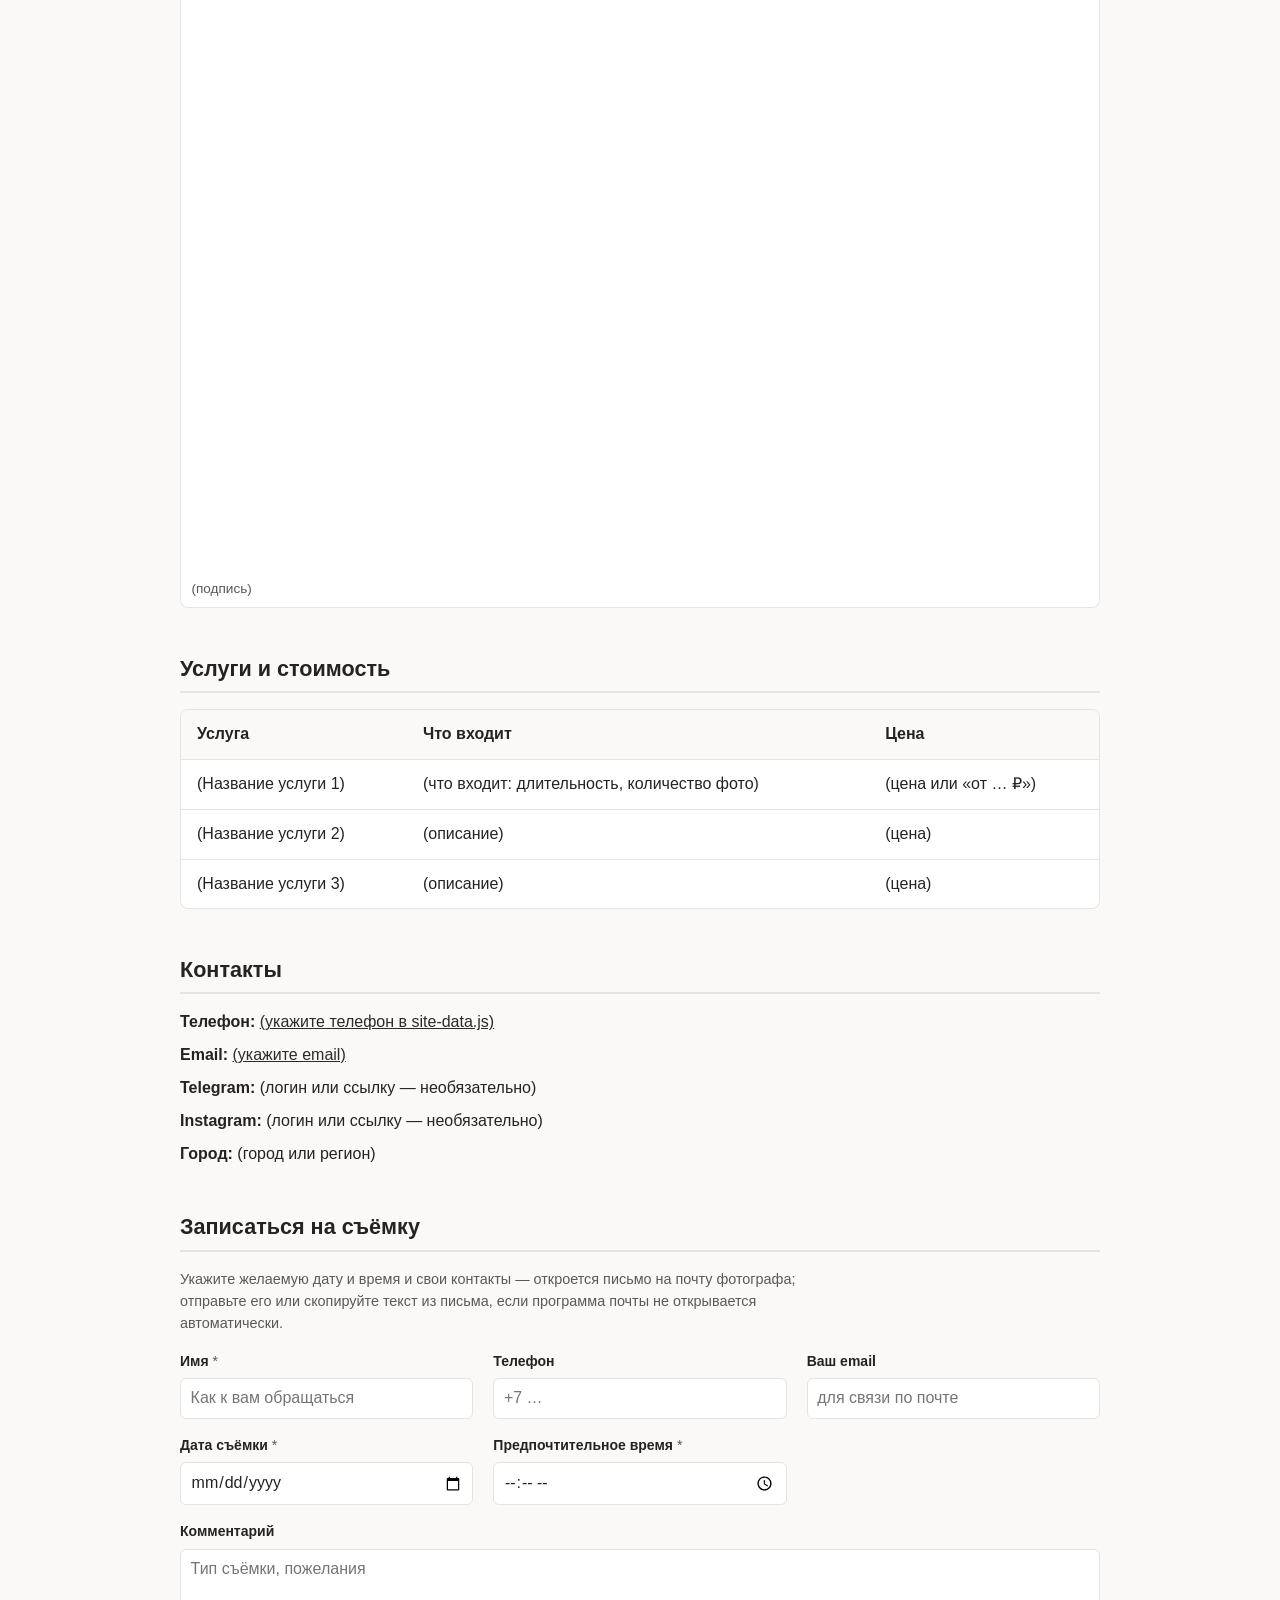
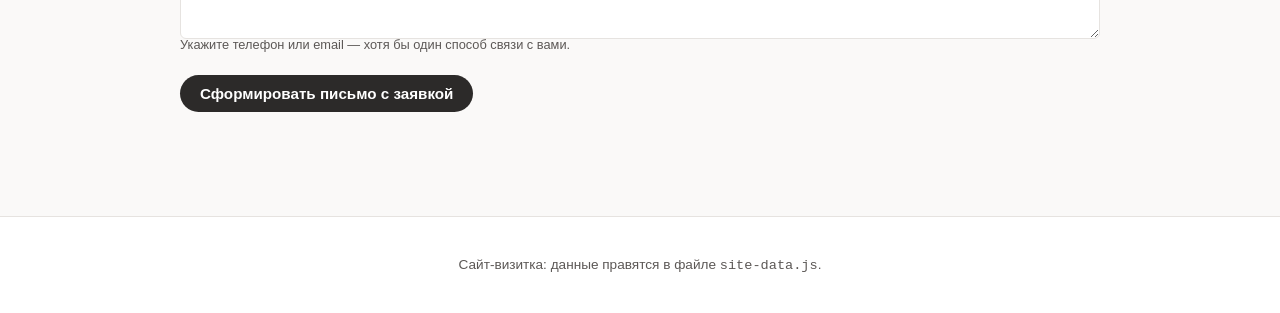
==== commit 61f4cfb1: "add новая кнопка" ====
--- a/index.html
+++ b/index.html
@@ -1,4 +1,3 @@
-<<<<<<< HEAD
 <!DOCTYPE html>
 <!-- Учебный сайт-портфолио, статическая вёрстка. Версия: V2 (см. README). -->
 <html lang="ru">
@@ -18,15 +17,19 @@
     <!-- Шапка: название и быстрые ссылки по странице (якоря) -->
     <header class="site-header">
       <div class="site-header__inner">
-        <div>
+        <div class="site-header__intro">
           <h1 class="site-title">Портфолио фотографа</h1>
           <p class="site-tagline"></p>
+          <p class="site-header__cta">
+            <a href="#booking" class="btn btn--primary">Записаться на съёмку</a>
+          </p>
         </div>
         <nav class="nav" aria-label="Основная навигация">
           <a href="#about">О фотографе</a>
           <a href="#gallery">Работы</a>
           <a href="#services">Услуги</a>
           <a href="#contacts">Контакты</a>
+          <a href="#booking">Запись</a>
         </nav>
       </div>
     </header>
@@ -65,6 +68,54 @@
         <h2 id="contacts-heading">Контакты</h2>
         <div id="contacts-list"></div>
       </section>
+
+      <section id="booking" aria-labelledby="booking-heading">
+        <h2 id="booking-heading">Записаться на съёмку</h2>
+        <p class="booking__hint">
+          Укажите желаемую дату и время и свои контакты — откроется письмо на почту фотографа; отправьте его
+          или скопируйте текст из письма, если программа почты не открывается автоматически.
+        </p>
+        <form id="booking-form" class="booking-form" autocomplete="on" novalidate>
+          <div class="booking-form__grid">
+            <div class="field">
+              <label for="booking-name">Имя <span class="field__req" aria-hidden="true">*</span></label>
+              <input id="booking-name" name="name" type="text" required maxlength="120" placeholder="Как к вам обращаться" />
+            </div>
+            <div class="field">
+              <label for="booking-phone">Телефон</label>
+              <input id="booking-phone" name="phone" type="tel" maxlength="40" autocomplete="tel" placeholder="+7 …" />
+            </div>
+            <div class="field">
+              <label for="booking-email-client">Ваш email</label>
+              <input
+                id="booking-email-client"
+                name="emailClient"
+                type="email"
+                maxlength="120"
+                autocomplete="email"
+                placeholder="для связи по почте"
+              />
+            </div>
+            <div class="field">
+              <label for="booking-date">Дата съёмки <span class="field__req" aria-hidden="true">*</span></label>
+              <input id="booking-date" name="date" type="date" required />
+            </div>
+            <div class="field">
+              <label for="booking-time">Предпочтительное время <span class="field__req" aria-hidden="true">*</span></label>
+              <input id="booking-time" name="time" type="time" required step="900" />
+            </div>
+          </div>
+          <div class="field">
+            <label for="booking-comment">Комментарий</label>
+            <textarea id="booking-comment" name="comment" rows="3" maxlength="800" placeholder="Тип съёмки, пожелания"></textarea>
+          </div>
+          <p id="booking-client-contact-hint" class="booking-form__note" role="note">
+            Укажите телефон или email — хотя бы один способ связи с вами.
+          </p>
+          <button type="submit" class="btn btn--primary">Сформировать письмо с заявкой</button>
+          <output id="booking-feedback" class="booking-form__feedback" aria-live="polite"></output>
+        </form>
+      </section>
     </main>
 
     <footer class="site-footer">
@@ -76,843 +127,4 @@
     <script src="render.js"></script>
     <script src="app.js"></script>
   </body>
-=======
-<!doctype html>
-<html lang="ru">
-<head>
-  <meta charset="UTF-8">
-  <meta name="viewport" content="width=device-width, initial-scale=1.0">
-  <title>Право ЕАЭС — Подкаст</title>
-  <link rel="preconnect" href="https://fonts.googleapis.com">
-  <link rel="preconnect" href="https://fonts.gstatic.com" crossorigin>
-  <link href="https://fonts.googleapis.com/css2?family=Inter:wght@400;500;600;700;800;900&display=swap" rel="stylesheet">
-  <style>
-    :root {
-      font-family: "Inter", "Segoe UI", Arial, sans-serif;
-      --bg: #0b0f1a;
-      --card: #111827;
-      --card2: #162032;
-      --border: rgba(255,255,255,0.08);
-      --border2: rgba(255,255,255,0.14);
-      --text: #f1f5f9;
-      --muted: #94a3b8;
-      --gold: #f4b942;
-      --gold2: #e8a020;
-      --blue: #3b82f6;
-      --blue2: #1d4ed8;
-      --teal: #14b8a6;
-      --red: #ef4444;
-      --primary: linear-gradient(135deg, #1d4ed8 0%, #6d28d9 100%);
-      --primary-hover: linear-gradient(135deg, #2563eb 0%, #7c3aed 100%);
-      --focus: rgba(59, 130, 246, 0.35);
-      --shadow: 0 32px 80px rgba(0,0,0,0.6);
-    }
-
-    *, *::before, *::after { box-sizing: border-box; }
-
-    body {
-      margin: 0;
-      min-height: 100vh;
-      background:
-        radial-gradient(ellipse at 15% 10%, rgba(29, 78, 216, 0.18) 0, transparent 55%),
-        radial-gradient(ellipse at 85% 80%, rgba(109, 40, 217, 0.15) 0, transparent 55%),
-        var(--bg);
-      color: var(--text);
-      padding: 24px 16px 48px;
-    }
-
-    .page {
-      max-width: 700px;
-      margin: 0 auto;
-      display: flex;
-      flex-direction: column;
-      gap: 20px;
-    }
-
-    /* ── HERO ── */
-    .hero {
-      background: var(--card);
-      border: 1px solid var(--border2);
-      border-radius: 24px;
-      padding: 36px 32px 32px;
-      position: relative;
-      overflow: hidden;
-      box-shadow: var(--shadow);
-    }
-
-    .hero::before {
-      content: "";
-      position: absolute;
-      inset: 0;
-      background:
-        radial-gradient(ellipse at 90% 10%, rgba(109,40,217,0.2) 0, transparent 55%),
-        radial-gradient(ellipse at 10% 90%, rgba(29,78,216,0.15) 0, transparent 55%);
-      pointer-events: none;
-    }
-
-    .hero-top {
-      display: flex;
-      align-items: flex-start;
-      gap: 20px;
-      margin-bottom: 22px;
-      position: relative;
-    }
-
-    .hero-icon {
-      flex-shrink: 0;
-      width: 72px;
-      height: 72px;
-      border-radius: 18px;
-      background: linear-gradient(135deg, #1d4ed8, #6d28d9);
-      display: flex;
-      align-items: center;
-      justify-content: center;
-      font-size: 32px;
-      box-shadow: 0 12px 32px rgba(29,78,216,0.4);
-    }
-
-    .hero-meta {
-      flex: 1;
-      min-width: 0;
-    }
-
-    .tag-row {
-      display: flex;
-      flex-wrap: wrap;
-      gap: 6px;
-      margin-bottom: 10px;
-    }
-
-    .tag {
-      display: inline-flex;
-      align-items: center;
-      gap: 4px;
-      padding: 3px 10px;
-      border-radius: 999px;
-      font-size: 0.7rem;
-      font-weight: 700;
-      letter-spacing: 0.05em;
-      text-transform: uppercase;
-    }
-
-    .tag-live { background: rgba(239,68,68,0.15); color: #f87171; border: 1px solid rgba(239,68,68,0.3); }
-    .tag-ep   { background: rgba(244,185,66,0.12); color: var(--gold); border: 1px solid rgba(244,185,66,0.3); }
-    .tag-law  { background: rgba(20,184,166,0.12); color: #2dd4bf; border: 1px solid rgba(20,184,166,0.3); }
-
-    .tag-live::before {
-      content: "";
-      width: 6px;
-      height: 6px;
-      border-radius: 50%;
-      background: #f87171;
-      animation: pulse-dot 1.5s infinite;
-    }
-
-    @keyframes pulse-dot {
-      0%, 100% { opacity: 1; transform: scale(1); }
-      50% { opacity: 0.5; transform: scale(0.7); }
-    }
-
-    .hero-title {
-      font-size: clamp(1.55rem, 4vw, 2.1rem);
-      font-weight: 900;
-      line-height: 1.15;
-      letter-spacing: -0.03em;
-      margin: 0 0 4px;
-      background: linear-gradient(135deg, #e2e8f0 0%, #a5b4fc 60%, var(--gold) 100%);
-      -webkit-background-clip: text;
-      -webkit-text-fill-color: transparent;
-      background-clip: text;
-    }
-
-    .hero-show {
-      font-size: 0.82rem;
-      color: var(--muted);
-      font-weight: 500;
-      margin: 0;
-    }
-
-    .hero-desc {
-      font-size: 0.92rem;
-      color: #cbd5e1;
-      line-height: 1.65;
-      margin: 0 0 22px;
-      position: relative;
-    }
-
-    .speakers-row {
-      display: flex;
-      align-items: center;
-      gap: 10px;
-      position: relative;
-    }
-
-    .speaker-avatars {
-      display: flex;
-    }
-
-    .speaker-avatars span {
-      width: 36px;
-      height: 36px;
-      border-radius: 50%;
-      border: 2px solid var(--card);
-      display: flex;
-      align-items: center;
-      justify-content: center;
-      font-size: 16px;
-      margin-left: -8px;
-    }
-
-    .speaker-avatars span:first-child { margin-left: 0; }
-
-    .av1 { background: linear-gradient(135deg, #1d4ed8, #6d28d9); }
-    .av2 { background: linear-gradient(135deg, #0f766e, #14b8a6); }
-    .av3 { background: linear-gradient(135deg, #92400e, var(--gold)); }
-
-    .speaker-info {
-      font-size: 0.79rem;
-      color: var(--muted);
-    }
-
-    .speaker-info strong {
-      display: block;
-      color: var(--text);
-      font-size: 0.82rem;
-    }
-
-    /* ── EPISODES PREVIEW ── */
-    .section-label {
-      font-size: 0.72rem;
-      font-weight: 700;
-      text-transform: uppercase;
-      letter-spacing: 0.08em;
-      color: var(--muted);
-      margin-bottom: 12px;
-    }
-
-    .episodes-grid {
-      display: grid;
-      grid-template-columns: repeat(2, 1fr);
-      gap: 10px;
-    }
-
-    .ep-card {
-      background: var(--card2);
-      border: 1px solid var(--border);
-      border-radius: 14px;
-      padding: 14px 15px;
-      transition: border-color 0.2s;
-    }
-
-    .ep-card:hover { border-color: var(--border2); }
-
-    .ep-num {
-      font-size: 0.68rem;
-      font-weight: 700;
-      color: var(--gold);
-      text-transform: uppercase;
-      letter-spacing: 0.06em;
-      margin-bottom: 5px;
-    }
-
-    .ep-title {
-      font-size: 0.82rem;
-      font-weight: 600;
-      color: #e2e8f0;
-      line-height: 1.4;
-      margin-bottom: 4px;
-    }
-
-    .ep-dur {
-      font-size: 0.72rem;
-      color: var(--muted);
-    }
-
-    .wave-row {
-      display: flex;
-      align-items: center;
-      gap: 2px;
-      margin-bottom: 6px;
-    }
-
-    .wave-bar {
-      width: 3px;
-      border-radius: 999px;
-      background: rgba(59,130,246,0.4);
-      animation: wave-anim 1.2s ease-in-out infinite;
-    }
-
-    @keyframes wave-anim {
-      0%, 100% { transform: scaleY(1); }
-      50% { transform: scaleY(2.2); }
-    }
-
-    /* ── FORM CARD ── */
-    .form-card {
-      background: var(--card);
-      border: 1px solid var(--border2);
-      border-radius: 24px;
-      padding: 32px;
-      box-shadow: var(--shadow);
-    }
-
-    .form-heading {
-      font-size: 1.25rem;
-      font-weight: 800;
-      margin: 0 0 4px;
-      color: var(--text);
-    }
-
-    .form-sub {
-      font-size: 0.83rem;
-      color: var(--muted);
-      margin: 0 0 24px;
-    }
-
-    .signup-form {
-      display: grid;
-      gap: 16px;
-    }
-
-    .form-row {
-      display: grid;
-      grid-template-columns: 1fr 1fr;
-      gap: 12px;
-    }
-
-    .field {
-      display: grid;
-      gap: 6px;
-    }
-
-    .field label {
-      font-size: 0.78rem;
-      font-weight: 600;
-      color: #94a3b8;
-      letter-spacing: 0.01em;
-    }
-
-    .field label .req {
-      color: var(--gold);
-      margin-left: 2px;
-    }
-
-    input, select, textarea {
-      font: inherit;
-      font-size: 0.88rem;
-      padding: 11px 14px;
-      border-radius: 12px;
-      border: 1px solid var(--border2);
-      background: rgba(255,255,255,0.04);
-      color: var(--text);
-      transition: border-color 0.18s, box-shadow 0.18s;
-      width: 100%;
-    }
-
-    input::placeholder, textarea::placeholder { color: #475569; }
-
-    select {
-      cursor: pointer;
-      appearance: none;
-      background-image: url("data:image/svg+xml,%3Csvg xmlns='http://www.w3.org/2000/svg' width='12' height='12' viewBox='0 0 24 24' fill='none' stroke='%2394a3b8' stroke-width='2.5' stroke-linecap='round' stroke-linejoin='round'%3E%3Cpolyline points='6 9 12 15 18 9'/%3E%3C/svg%3E");
-      background-repeat: no-repeat;
-      background-position: right 14px center;
-      padding-right: 38px;
-    }
-
-    select option { background: #1e2939; color: var(--text); }
-
-    textarea { resize: vertical; min-height: 80px; }
-
-    input:focus, select:focus, textarea:focus {
-      outline: none;
-      border-color: var(--blue);
-      box-shadow: 0 0 0 3px var(--focus);
-    }
-
-    .topics-grid {
-      display: grid;
-      grid-template-columns: repeat(2, 1fr);
-      gap: 8px;
-    }
-
-    .topic-check {
-      display: flex;
-      align-items: center;
-      gap: 8px;
-      padding: 9px 12px;
-      border-radius: 10px;
-      border: 1px solid var(--border);
-      background: rgba(255,255,255,0.03);
-      cursor: pointer;
-      transition: border-color 0.18s, background 0.18s;
-      font-size: 0.8rem;
-      color: #cbd5e1;
-      user-select: none;
-    }
-
-    .topic-check:hover {
-      border-color: var(--border2);
-      background: rgba(255,255,255,0.06);
-    }
-
-    .topic-check input[type="checkbox"] {
-      width: 15px;
-      height: 15px;
-      min-width: 15px;
-      padding: 0;
-      margin: 0;
-      accent-color: var(--blue);
-      cursor: pointer;
-    }
-
-    .topic-check input[type="checkbox"]:focus { box-shadow: none; }
-
-    .topic-check.checked {
-      border-color: rgba(59,130,246,0.5);
-      background: rgba(59,130,246,0.08);
-      color: #bfdbfe;
-    }
-
-    .format-row {
-      display: flex;
-      gap: 8px;
-      flex-wrap: wrap;
-    }
-
-    .format-btn {
-      display: flex;
-      align-items: center;
-      gap: 6px;
-      padding: 8px 14px;
-      border-radius: 10px;
-      border: 1px solid var(--border);
-      background: rgba(255,255,255,0.03);
-      color: var(--muted);
-      font-size: 0.8rem;
-      font-weight: 500;
-      cursor: pointer;
-      transition: all 0.18s;
-      font-family: inherit;
-    }
-
-    .format-btn:hover {
-      border-color: var(--border2);
-      color: var(--text);
-    }
-
-    .format-btn.active {
-      border-color: rgba(59,130,246,0.5);
-      background: rgba(59,130,246,0.1);
-      color: #93c5fd;
-    }
-
-    .submit-btn {
-      width: 100%;
-      padding: 14px;
-      border: none;
-      border-radius: 14px;
-      background: var(--primary);
-      color: #fff;
-      font: 700 0.95rem/1 "Inter", sans-serif;
-      cursor: pointer;
-      display: flex;
-      align-items: center;
-      justify-content: center;
-      gap: 8px;
-      transition: all 0.2s;
-      box-shadow: 0 10px 32px rgba(29,78,216,0.35);
-      letter-spacing: 0.01em;
-    }
-
-    .submit-btn:hover {
-      background: var(--primary-hover);
-      transform: translateY(-1px);
-      box-shadow: 0 14px 40px rgba(29,78,216,0.45);
-    }
-
-    .submit-btn:active { transform: translateY(0); }
-
-    .submit-btn:focus-visible { outline: 3px solid var(--focus); outline-offset: 2px; }
-
-    .privacy-note {
-      text-align: center;
-      font-size: 0.74rem;
-      color: #475569;
-      margin-top: 4px;
-    }
-
-    .privacy-note a { color: #6366f1; text-decoration: none; }
-    .privacy-note a:hover { text-decoration: underline; }
-
-    /* ── SUCCESS STATE ── */
-    .success-state {
-      display: none;
-      flex-direction: column;
-      align-items: center;
-      text-align: center;
-      padding: 40px 24px;
-      gap: 14px;
-    }
-
-    .success-state.visible { display: flex; }
-    .signup-form.hidden { display: none; }
-
-    .success-icon {
-      width: 72px;
-      height: 72px;
-      border-radius: 50%;
-      background: linear-gradient(135deg, rgba(20,184,166,0.2), rgba(59,130,246,0.2));
-      border: 1px solid rgba(20,184,166,0.35);
-      display: flex;
-      align-items: center;
-      justify-content: center;
-      font-size: 32px;
-      animation: pop-in 0.4s cubic-bezier(0.34, 1.56, 0.64, 1) both;
-    }
-
-    @keyframes pop-in {
-      from { transform: scale(0.5); opacity: 0; }
-      to { transform: scale(1); opacity: 1; }
-    }
-
-    .success-title {
-      font-size: 1.3rem;
-      font-weight: 800;
-      color: var(--text);
-      margin: 0;
-    }
-
-    .success-desc {
-      font-size: 0.87rem;
-      color: var(--muted);
-      line-height: 1.6;
-      max-width: 380px;
-      margin: 0;
-    }
-
-    .success-ep-info {
-      background: var(--card2);
-      border: 1px solid var(--border2);
-      border-radius: 14px;
-      padding: 14px 20px;
-      font-size: 0.82rem;
-      color: #94a3b8;
-      display: flex;
-      align-items: center;
-      gap: 12px;
-    }
-
-    .success-ep-info .dot { color: var(--gold); font-size: 1.1em; }
-
-    /* ── STATS STRIP ── */
-    .stats-strip {
-      background: var(--card);
-      border: 1px solid var(--border);
-      border-radius: 18px;
-      padding: 18px 24px;
-      display: flex;
-      justify-content: space-around;
-      gap: 12px;
-      text-align: center;
-    }
-
-    .stat-item { display: flex; flex-direction: column; gap: 3px; }
-
-    .stat-num {
-      font-size: 1.45rem;
-      font-weight: 900;
-      letter-spacing: -0.03em;
-      background: linear-gradient(135deg, var(--gold) 0%, #f97316 100%);
-      -webkit-background-clip: text;
-      -webkit-text-fill-color: transparent;
-      background-clip: text;
-    }
-
-    .stat-label { font-size: 0.72rem; color: var(--muted); font-weight: 500; }
-
-    .divider { width: 1px; background: var(--border); align-self: stretch; }
-
-    /* ── RESPONSIVE ── */
-    @media (max-width: 500px) {
-      .hero { padding: 24px 20px 20px; }
-      .form-card { padding: 22px 18px; }
-      .form-row { grid-template-columns: 1fr; }
-      .episodes-grid { grid-template-columns: 1fr; }
-      .topics-grid { grid-template-columns: 1fr; }
-      .hero-title { font-size: 1.45rem; }
-      .hero-icon { width: 56px; height: 56px; font-size: 24px; }
-      .stats-strip { padding: 14px 12px; gap: 6px; }
-      .stat-num { font-size: 1.2rem; }
-    }
-  </style>
-</head>
-<body>
-  <div class="page">
-
-    <!-- HERO -->
-    <section class="hero">
-      <div class="hero-top">
-        <div class="hero-icon" aria-hidden="true">⚖️</div>
-        <div class="hero-meta">
-          <div class="tag-row">
-            <span class="tag tag-live">Новый сезон</span>
-            <span class="tag tag-ep">Подкаст</span>
-            <span class="tag tag-law">Право ЕАЭС</span>
-          </div>
-          <h1 class="hero-title">Право Евразийского<br>экономического союза</h1>
-          <p class="hero-show">«Евразийский вектор» · Сезон 3</p>
-        </div>
-      </div>
-
-      <p class="hero-desc">
-        Подкаст для юристов, экономистов, предпринимателей и всех, кто работает в пространстве ЕАЭС. Разбираем таможенное регулирование, конкуренцию, трудовое право, санкционные вопросы и судебную практику Суда Союза — доступным языком, без воды.
-      </p>
-
-      <div class="speakers-row">
-        <div class="speaker-avatars" aria-hidden="true">
-          <span class="av1">👨‍⚖️</span>
-          <span class="av2">👩‍💼</span>
-          <span class="av3">👨‍🏫</span>
-        </div>
-        <div class="speaker-info">
-          <strong>Алишер Карабаев, Мария Звягина, Игорь Тарасенко</strong>
-          Партнёры, советники, исследователи в сфере права ЕАЭС
-        </div>
-      </div>
-    </section>
-
-    <!-- STATS -->
-    <div class="stats-strip" role="region" aria-label="Статистика подкаста">
-      <div class="stat-item">
-        <span class="stat-num">48</span>
-        <span class="stat-label">Эпизодов</span>
-      </div>
-      <div class="divider" aria-hidden="true"></div>
-      <div class="stat-item">
-        <span class="stat-num">12 тыс.</span>
-        <span class="stat-label">Слушателей</span>
-      </div>
-      <div class="divider" aria-hidden="true"></div>
-      <div class="stat-item">
-        <span class="stat-num">5</span>
-        <span class="stat-label">Стран ЕАЭС</span>
-      </div>
-      <div class="divider" aria-hidden="true"></div>
-      <div class="stat-item">
-        <span class="stat-num">4.9 ★</span>
-        <span class="stat-label">Рейтинг</span>
-      </div>
-    </div>
-
-    <!-- UPCOMING EPISODES -->
-    <section class="form-card" style="padding: 26px 28px;">
-      <p class="section-label">Ближайшие эпизоды сезона 3</p>
-      <div class="episodes-grid">
-        <div class="ep-card">
-          <div class="wave-row" aria-hidden="true">
-            <div class="wave-bar" style="height:8px; animation-delay:0s;"></div>
-            <div class="wave-bar" style="height:14px; animation-delay:0.15s;"></div>
-            <div class="wave-bar" style="height:10px; animation-delay:0.3s;"></div>
-            <div class="wave-bar" style="height:18px; animation-delay:0.1s;"></div>
-            <div class="wave-bar" style="height:6px; animation-delay:0.25s;"></div>
-          </div>
-          <div class="ep-num">Эп. 49 · 12 мая</div>
-          <div class="ep-title">Таможенное регулирование после 2025: новые коды ТН ВЭД</div>
-          <div class="ep-dur">~55 мин</div>
-        </div>
-        <div class="ep-card">
-          <div class="wave-row" aria-hidden="true">
-            <div class="wave-bar" style="height:12px; animation-delay:0.05s;"></div>
-            <div class="wave-bar" style="height:6px; animation-delay:0.2s;"></div>
-            <div class="wave-bar" style="height:16px; animation-delay:0.35s;"></div>
-            <div class="wave-bar" style="height:9px; animation-delay:0.15s;"></div>
-            <div class="wave-bar" style="height:14px; animation-delay:0.0s;"></div>
-          </div>
-          <div class="ep-num">Эп. 50 · 26 мая</div>
-          <div class="ep-title">Конкурентное право ЕАЭС: дела Суда Союза 2024–2025</div>
-          <div class="ep-dur">~62 мин</div>
-        </div>
-        <div class="ep-card">
-          <div class="wave-row" aria-hidden="true">
-            <div class="wave-bar" style="height:7px; animation-delay:0.1s;"></div>
-            <div class="wave-bar" style="height:15px; animation-delay:0.0s;"></div>
-            <div class="wave-bar" style="height:11px; animation-delay:0.25s;"></div>
-            <div class="wave-bar" style="height:19px; animation-delay:0.2s;"></div>
-            <div class="wave-bar" style="height:8px; animation-delay:0.05s;"></div>
-          </div>
-          <div class="ep-num">Эп. 51 · 9 июня</div>
-          <div class="ep-title">Трудовые права граждан ЕАЭС: миграция и социальные гарантии</div>
-          <div class="ep-dur">~48 мин</div>
-        </div>
-        <div class="ep-card">
-          <div class="wave-row" aria-hidden="true">
-            <div class="wave-bar" style="height:10px; animation-delay:0.3s;"></div>
-            <div class="wave-bar" style="height:13px; animation-delay:0.1s;"></div>
-            <div class="wave-bar" style="height:7px; animation-delay:0.2s;"></div>
-            <div class="wave-bar" style="height:16px; animation-delay:0.05s;"></div>
-            <div class="wave-bar" style="height:11px; animation-delay:0.15s;"></div>
-          </div>
-          <div class="ep-num">Эп. 52 · 23 июня</div>
-          <div class="ep-title">Санкции и право ЕАЭС: параллельный импорт и обходные схемы</div>
-          <div class="ep-dur">~70 мин</div>
-        </div>
-      </div>
-    </section>
-
-    <!-- REGISTRATION FORM -->
-    <section class="form-card">
-      <h2 class="form-heading">Записаться на подкаст</h2>
-      <p class="form-sub">Получите напоминания о новых выпусках и закрытые материалы для слушателей</p>
-
-      <div class="success-state" id="success-state" role="status" aria-live="polite">
-        <div class="success-icon">✅</div>
-        <h3 class="success-title">Вы зарегистрированы!</h3>
-        <p class="success-desc">
-          Спасибо за интерес к подкасту «Евразийский вектор». Мы пришлём вам напоминание перед выходом нового эпизода, а пока — добавьте нас в избранное на своей платформе.
-        </p>
-        <div class="success-ep-info">
-          <span class="dot">●</span>
-          Следующий эпизод — <strong style="color: var(--text); margin-left: 4px;">12 мая 2026 · Эп. 49</strong>
-        </div>
-      </div>
-
-      <form class="signup-form" id="signup-form" novalidate>
-
-        <div class="form-row">
-          <div class="field">
-            <label for="fname">Имя <span class="req">*</span></label>
-            <input id="fname" type="text" placeholder="Алишер" autocomplete="given-name" required>
-          </div>
-          <div class="field">
-            <label for="lname">Фамилия <span class="req">*</span></label>
-            <input id="lname" type="text" placeholder="Карабаев" autocomplete="family-name" required>
-          </div>
-        </div>
-
-        <div class="field">
-          <label for="email">Электронная почта <span class="req">*</span></label>
-          <input id="email" type="email" placeholder="example@eaeu-law.ru" autocomplete="email" required>
-        </div>
-
-        <div class="form-row">
-          <div class="field">
-            <label for="country">Страна</label>
-            <select id="country">
-              <option value="" disabled selected>Выберите страну</option>
-              <option>Армения</option>
-              <option>Беларусь</option>
-              <option>Казахстан</option>
-              <option>Кыргызстан</option>
-              <option>Россия</option>
-              <option>Другая</option>
-            </select>
-          </div>
-          <div class="field">
-            <label for="role">Сфера деятельности</label>
-            <select id="role">
-              <option value="" disabled selected>Кто вы?</option>
-              <option>Юрист / адвокат</option>
-              <option>Государственный служащий</option>
-              <option>Предприниматель / бизнес</option>
-              <option>Учёный / преподаватель</option>
-              <option>Студент</option>
-              <option>Другое</option>
-            </select>
-          </div>
-        </div>
-
-        <div class="field">
-          <label>Интересующие темы</label>
-          <div class="topics-grid" id="topics-grid">
-            <label class="topic-check"><input type="checkbox" value="customs"> Таможенное право</label>
-            <label class="topic-check"><input type="checkbox" value="competition"> Конкурентное право</label>
-            <label class="topic-check"><input type="checkbox" value="labor"> Трудовое право и миграция</label>
-            <label class="topic-check"><input type="checkbox" value="sanctions"> Санкции и параллельный импорт</label>
-            <label class="topic-check"><input type="checkbox" value="court"> Практика Суда ЕАЭС</label>
-            <label class="topic-check"><input type="checkbox" value="digital"> Цифровой рынок ЕАЭС</label>
-            <label class="topic-check"><input type="checkbox" value="investment"> Инвестиции и финансы</label>
-            <label class="topic-check"><input type="checkbox" value="ip"> Интеллектуальная собственность</label>
-          </div>
-        </div>
-
-        <div class="field">
-          <label>Предпочтительный формат</label>
-          <div class="format-row" id="format-row" role="group" aria-label="Выберите формат">
-            <button type="button" class="format-btn active" data-fmt="audio">🎧 Аудио</button>
-            <button type="button" class="format-btn" data-fmt="video">📹 Видео</button>
-            <button type="button" class="format-btn" data-fmt="transcript">📄 Текстовая расшифровка</button>
-          </div>
-        </div>
-
-        <div class="field">
-          <label for="question">Вопрос или тема для эфира</label>
-          <textarea id="question" placeholder="Например: хочу разобраться, как работает механизм рассмотрения дел о нарушении конкурентного права в рамках ЕАЭС..."></textarea>
-        </div>
-
-        <button type="submit" class="submit-btn" id="submit-btn">
-          <svg width="18" height="18" viewBox="0 0 24 24" fill="none" stroke="currentColor" stroke-width="2.2" stroke-linecap="round" stroke-linejoin="round" aria-hidden="true"><path d="M22 16.92v3a2 2 0 0 1-2.18 2 19.79 19.79 0 0 1-8.63-3.07A19.5 19.5 0 0 1 4.69 12a19.79 19.79 0 0 1-3-8.59A2 2 0 0 1 3.77 1.4h3a2 2 0 0 1 2 1.72 12.84 12.84 0 0 0 .7 2.81 2 2 0 0 1-.45 2.11L8.09 8.91a16 16 0 0 0 6 6l.91-.91a2 2 0 0 1 2.11-.45 12.84 12.84 0 0 0 2.81.7A2 2 0 0 1 22 16.92z"/></svg>
-          Записаться на подкаст
-        </button>
-
-        <p class="privacy-note">
-          Нажимая кнопку, вы соглашаетесь с <a href="#">политикой конфиденциальности</a>. Мы не передаём данные третьим лицам.
-        </p>
-
-      </form>
-    </section>
-
-  </div>
-
-  <script>
-    // Topic checkboxes highlight
-    document.querySelectorAll(".topic-check").forEach(label => {
-      const cb = label.querySelector("input[type='checkbox']");
-      cb.addEventListener("change", () => {
-        label.classList.toggle("checked", cb.checked);
-      });
-    });
-
-    // Format toggle buttons
-    const formatBtns = document.querySelectorAll(".format-btn");
-    formatBtns.forEach(btn => {
-      btn.addEventListener("click", () => {
-        formatBtns.forEach(b => b.classList.remove("active"));
-        btn.classList.add("active");
-      });
-    });
-
-    // Form submission
-    const form = document.getElementById("signup-form");
-    const successState = document.getElementById("success-state");
-
-    form.addEventListener("submit", (e) => {
-      e.preventDefault();
-
-      const fname = document.getElementById("fname").value.trim();
-      const lname = document.getElementById("lname").value.trim();
-      const email = document.getElementById("email").value.trim();
-
-      if (!fname || !lname) {
-        alert("Пожалуйста, введите имя и фамилию.");
-        return;
-      }
-      if (!email || !/^[^\s@]+@[^\s@]+\.[^\s@]+$/.test(email)) {
-        alert("Пожалуйста, введите корректный e-mail.");
-        return;
-      }
-
-      // Animate submit button
-      const btn = document.getElementById("submit-btn");
-      btn.textContent = "Отправляем...";
-      btn.disabled = true;
-
-      setTimeout(() => {
-        form.classList.add("hidden");
-        successState.classList.add("visible");
-      }, 800);
-    });
-  </script>
-</body>
->>>>>>> ee8a144d6f85eadaf92c082917a35e4cf9fbb522
 </html>
--- a/styles.css
+++ b/styles.css
@@ -59,9 +59,52 @@
   padding: 1rem 1.25rem;
   display: flex;
   flex-wrap: wrap;
-  align-items: baseline;
+  align-items: flex-start;
   justify-content: space-between;
-  gap: 0.75rem;
+  gap: 1rem;
+}
+
+.site-header__intro {
+  flex: 1;
+  min-width: min(100%, 12rem);
+}
+
+.site-header__cta {
+  margin: 0.75rem 0 0;
+}
+
+/* Основная кнопка в шапке (ссылка-якорь на блок контактов) */
+.btn {
+  display: inline-flex;
+  align-items: center;
+  justify-content: center;
+  padding: 0.55rem 1.25rem;
+  font-size: 0.95rem;
+  font-weight: 600;
+  font-family: inherit;
+  line-height: 1.25;
+  text-decoration: none;
+  border-radius: 999px;
+  border: none;
+  cursor: pointer;
+  transition:
+    background 0.15s ease,
+    color 0.15s ease,
+    box-shadow 0.15s ease;
+}
+
+.btn--primary {
+  background: var(--accent);
+  color: var(--surface);
+}
+
+.btn--primary:hover {
+  background: #454240;
+}
+
+.btn:focus-visible {
+  outline: 2px solid var(--accent);
+  outline-offset: 2px;
 }
 
 .site-title {
@@ -192,6 +235,79 @@
   outline-offset: 2px;
 }
 
+/* Запись на съёмку */
+.booking__hint {
+  margin: 0 0 1rem;
+  font-size: 0.9rem;
+  color: var(--muted);
+  max-width: 42rem;
+}
+
+.booking-form__grid {
+  display: grid;
+  grid-template-columns: repeat(auto-fill, minmax(14rem, 1fr));
+  gap: 1rem 1.25rem;
+  margin-bottom: 1rem;
+}
+
+.booking-form .field {
+  display: flex;
+  flex-direction: column;
+  gap: 0.35rem;
+}
+
+.booking-form label {
+  font-size: 0.875rem;
+  font-weight: 600;
+}
+
+.field__req {
+  color: var(--muted);
+  font-weight: 400;
+}
+
+.booking-form input:not([type='hidden']),
+.booking-form textarea {
+  font: inherit;
+  padding: 0.45rem 0.6rem;
+  border: 1px solid var(--border);
+  border-radius: 6px;
+  background: var(--surface);
+  color: var(--text);
+}
+
+.booking-form textarea {
+  resize: vertical;
+  min-height: 4.5rem;
+}
+
+.booking-form input:focus-visible,
+.booking-form textarea:focus-visible {
+  outline: 2px solid var(--accent);
+  outline-offset: 2px;
+}
+
+.booking-form__note {
+  margin: -0.25rem 0 1rem;
+  font-size: 0.8rem;
+  color: var(--muted);
+}
+
+.booking-form button[type='submit'] {
+  margin-top: 0.25rem;
+}
+
+.booking-form__feedback {
+  display: block;
+  margin-top: 0.75rem;
+  font-size: 0.85rem;
+  color: var(--muted);
+}
+
+.booking-form__feedback--warn {
+  color: #8a4518;
+}
+
 /* Подвал */
 .site-footer {
   text-align: center;
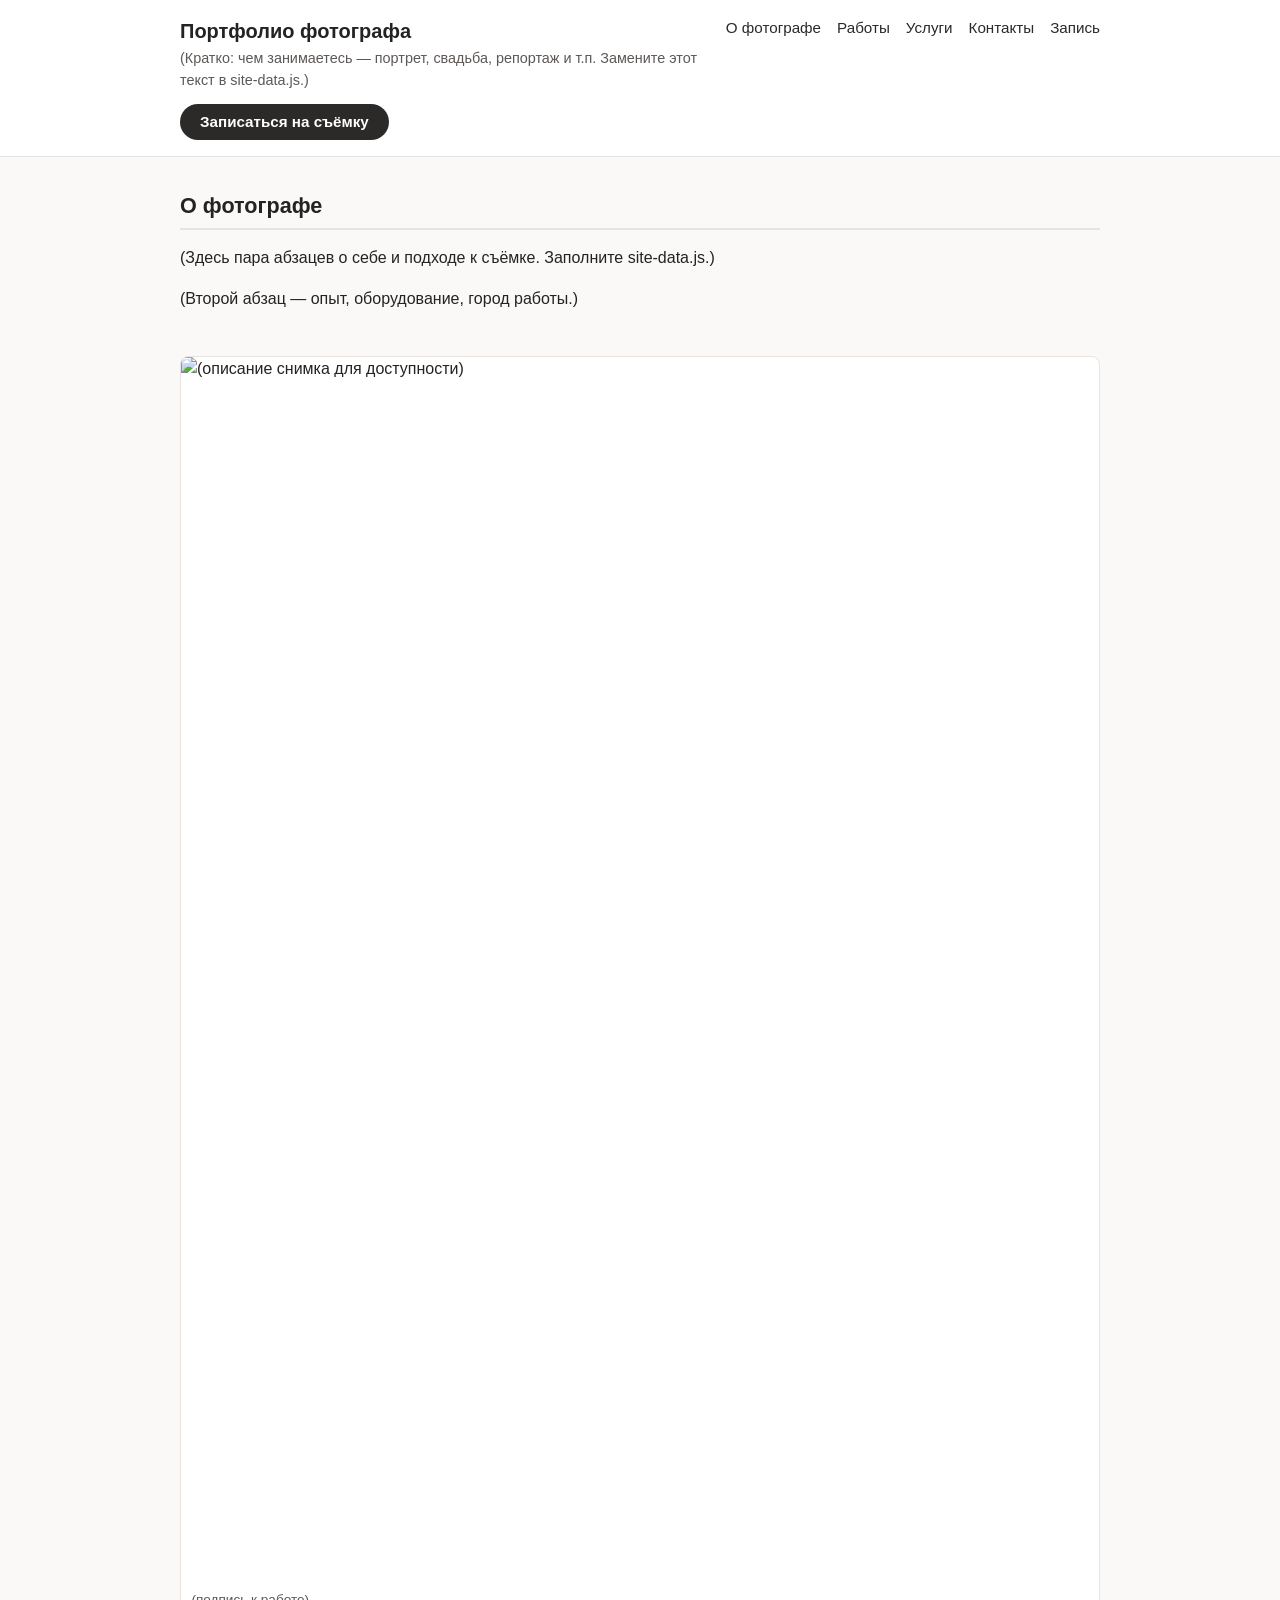
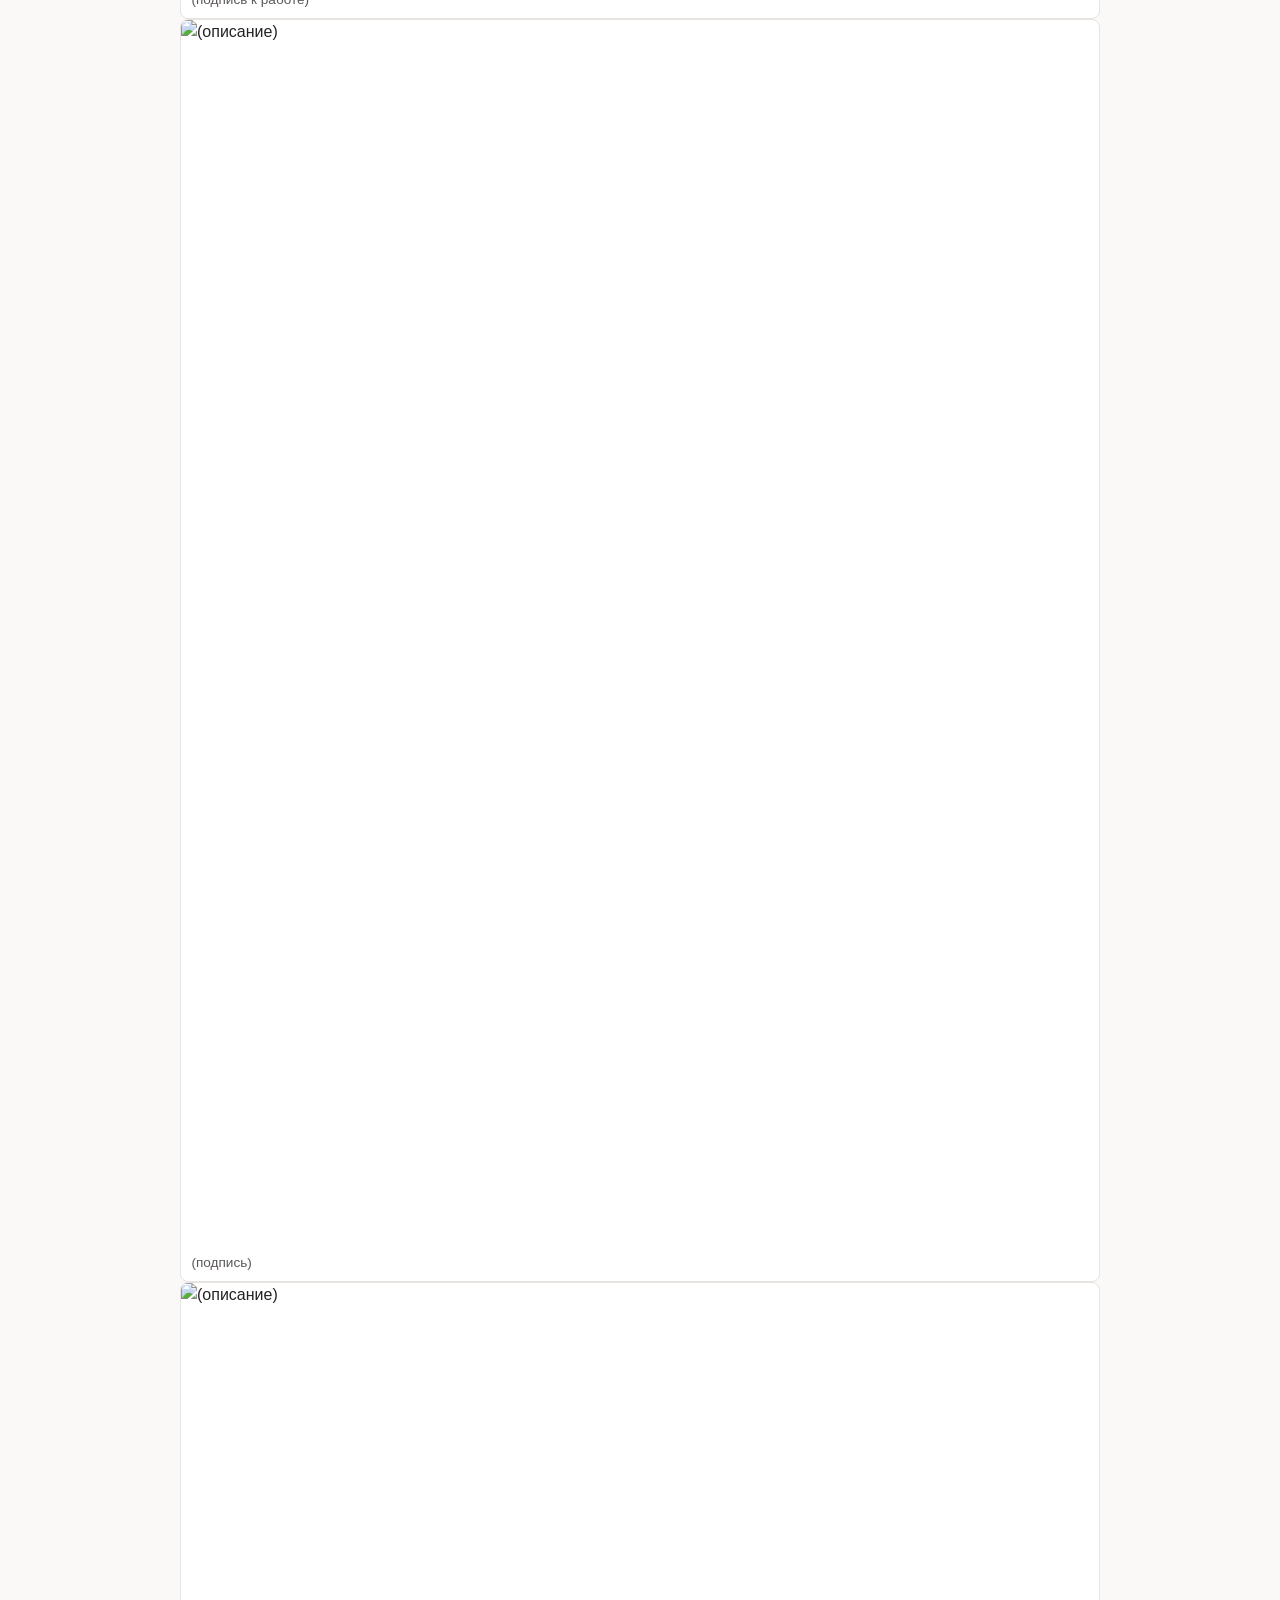
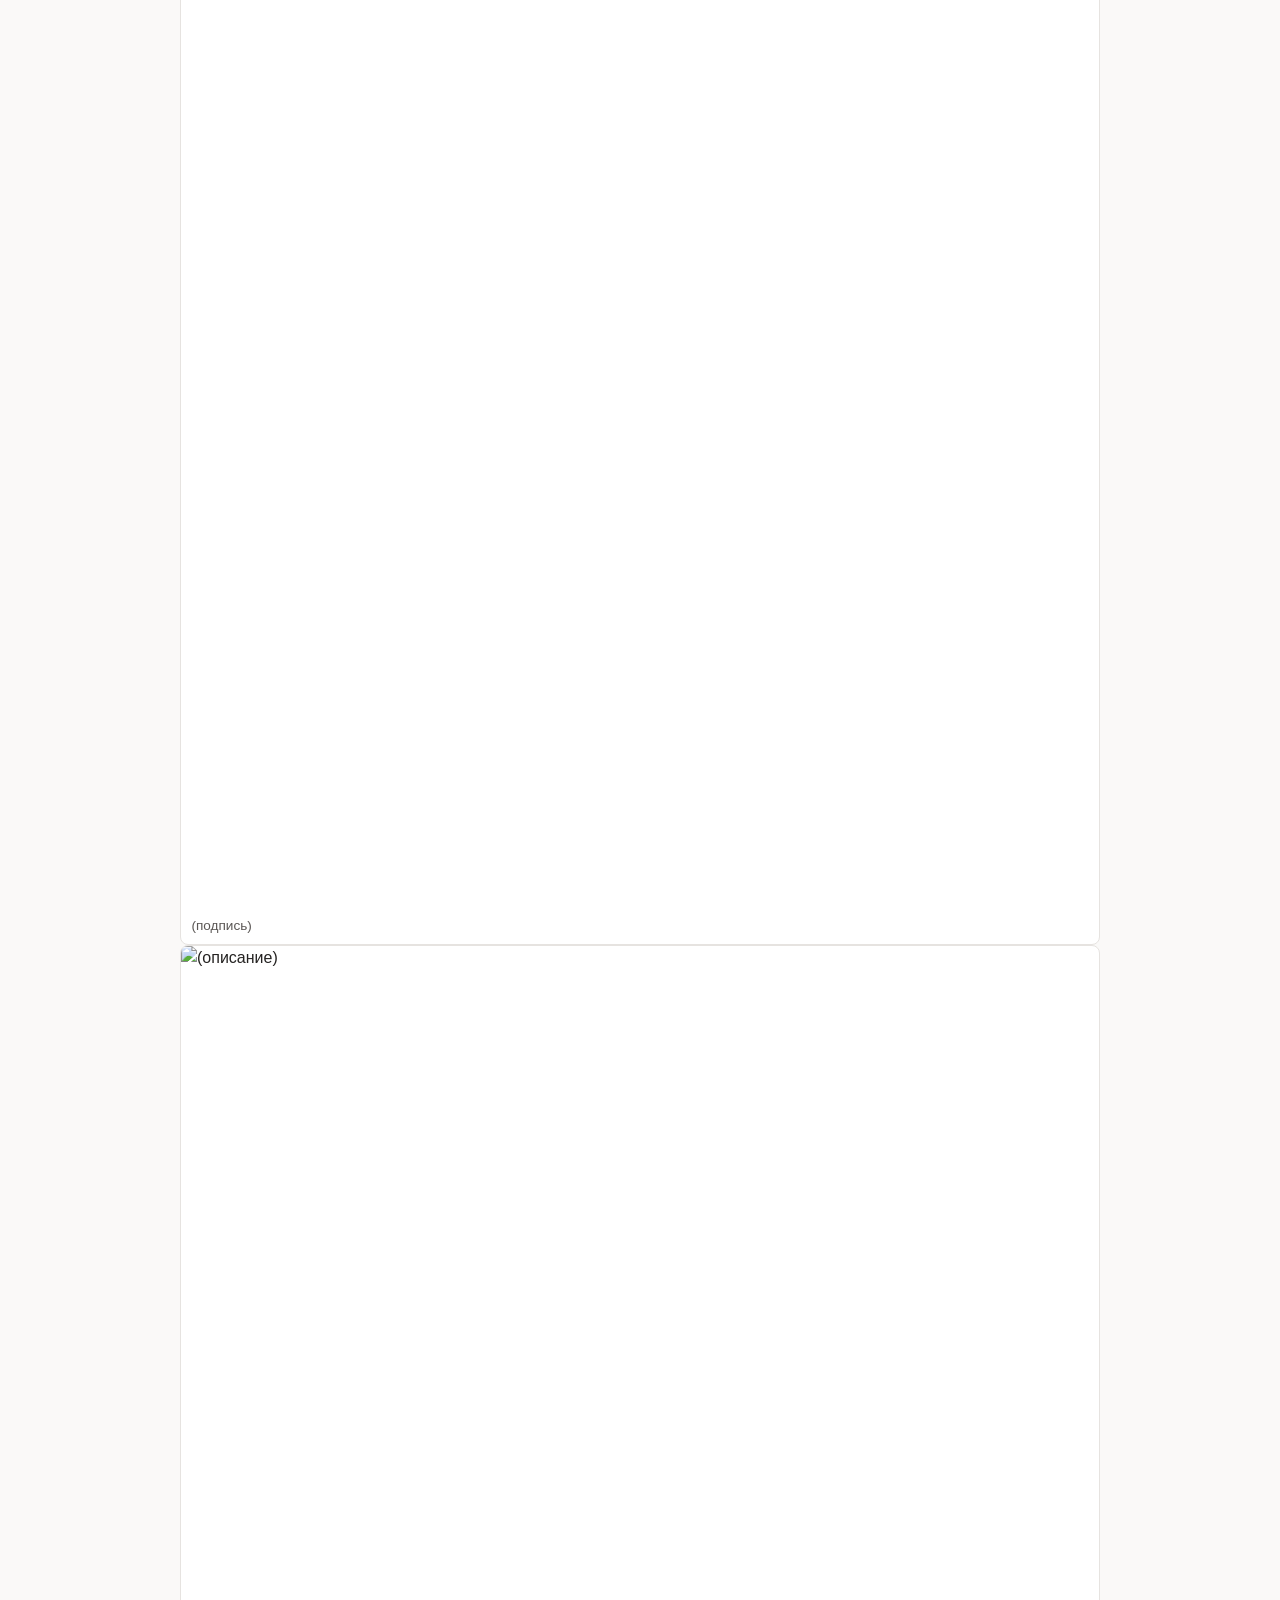
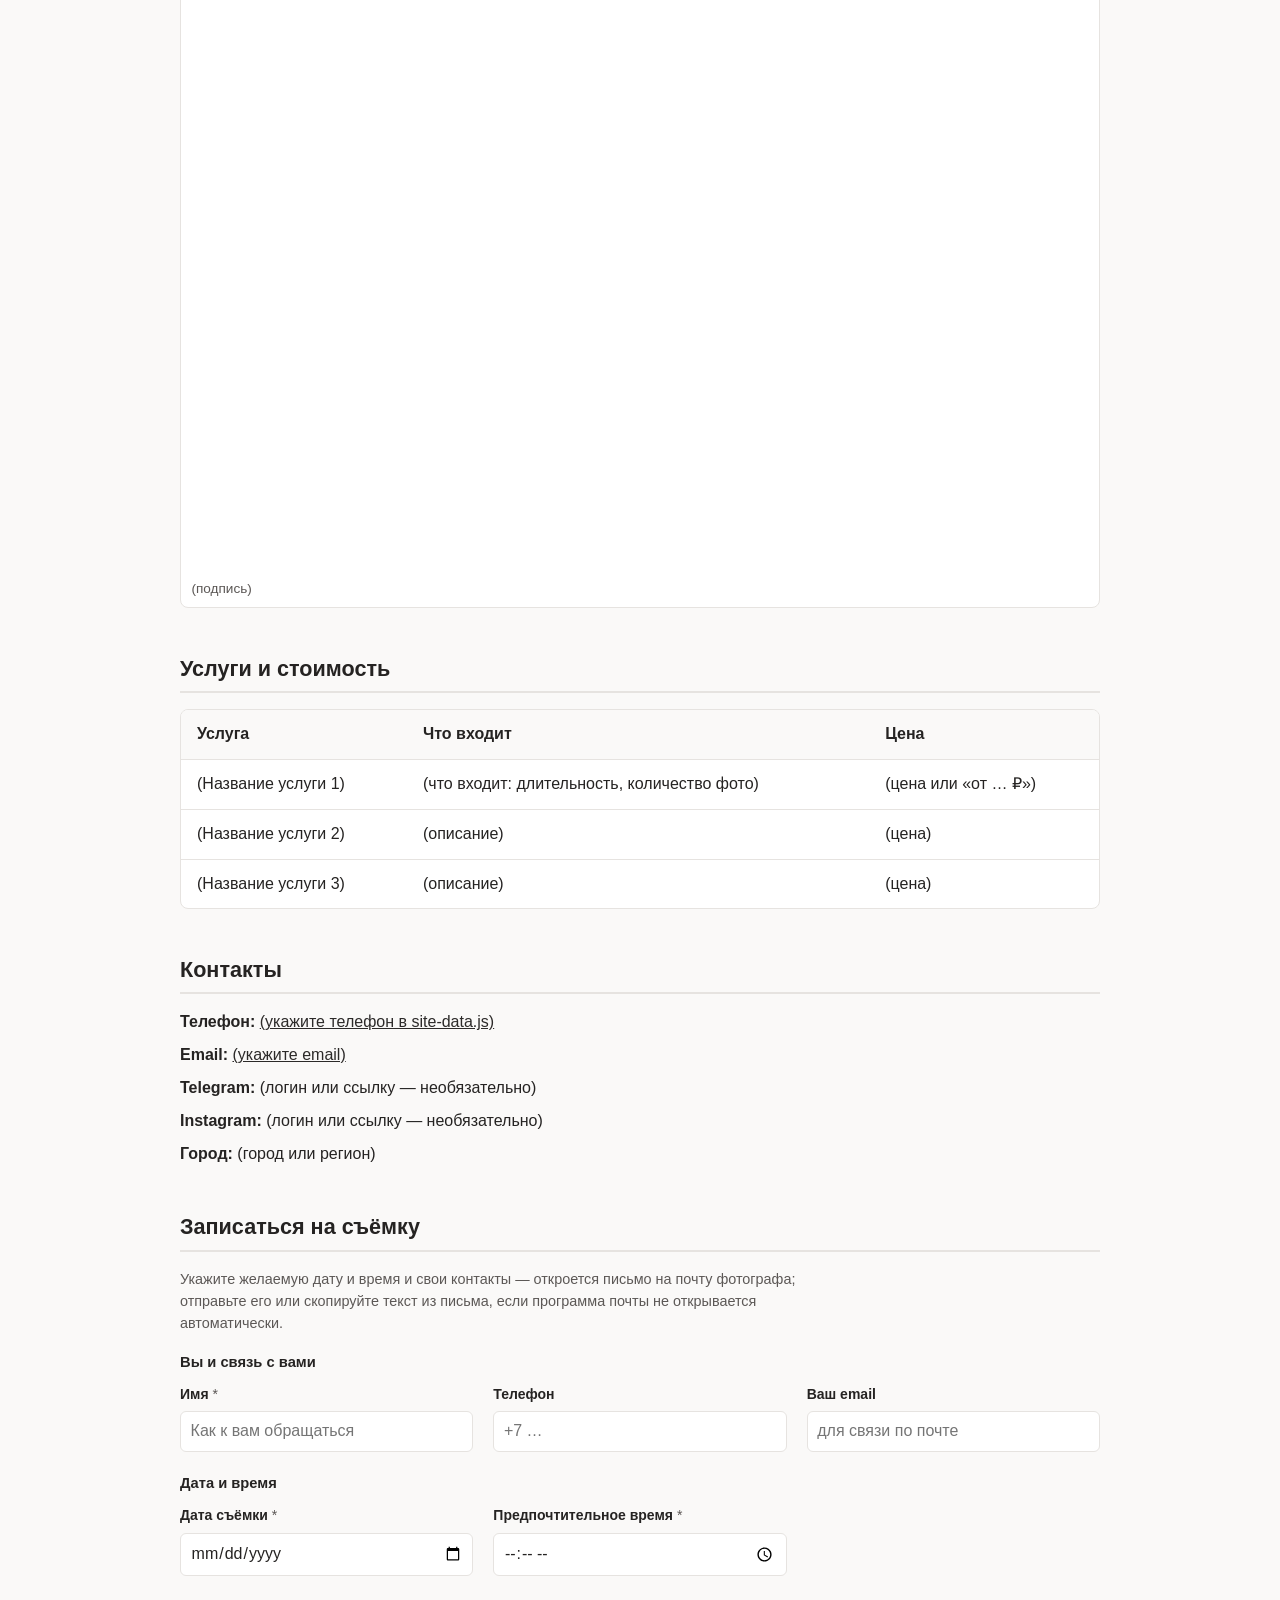
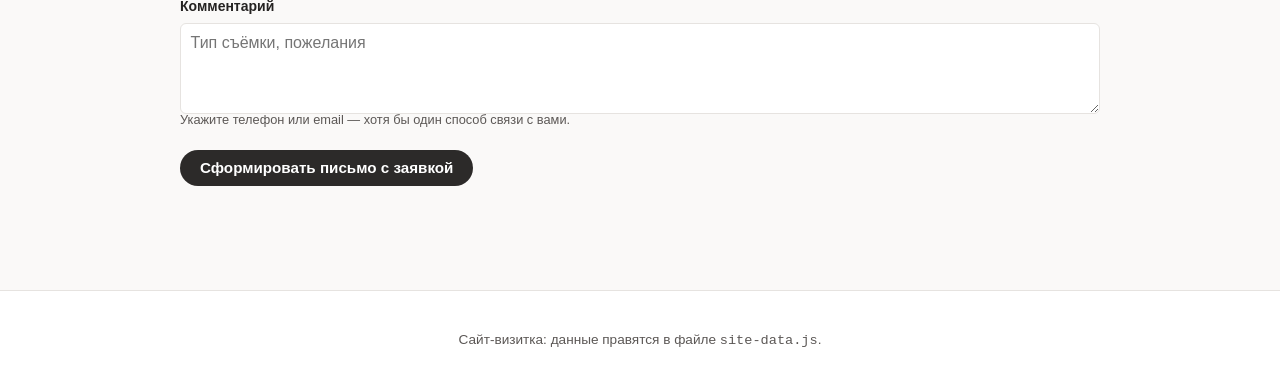
==== commit 693cf078: "add учтены критичные места" ====
--- a/index.html
+++ b/index.html
@@ -66,50 +66,65 @@
 
       <section id="contacts" aria-labelledby="contacts-heading">
         <h2 id="contacts-heading">Контакты</h2>
-        <div id="contacts-list"></div>
+        <address id="contacts-list" class="contacts-list"></address>
       </section>
 
       <section id="booking" aria-labelledby="booking-heading">
         <h2 id="booking-heading">Записаться на съёмку</h2>
-        <p class="booking__hint">
+        <p id="booking-intro" class="booking__hint">
           Укажите желаемую дату и время и свои контакты — откроется письмо на почту фотографа; отправьте его
           или скопируйте текст из письма, если программа почты не открывается автоматически.
         </p>
-        <form id="booking-form" class="booking-form" autocomplete="on" novalidate>
-          <div class="booking-form__grid">
-            <div class="field">
-              <label for="booking-name">Имя <span class="field__req" aria-hidden="true">*</span></label>
-              <input id="booking-name" name="name" type="text" required maxlength="120" placeholder="Как к вам обращаться" />
+        <form
+          id="booking-form"
+          class="booking-form"
+          autocomplete="on"
+          novalidate
+          aria-describedby="booking-intro booking-client-contact-hint"
+        >
+          <fieldset class="booking-form__fieldset">
+            <legend class="booking-form__legend">Вы и связь с вами</legend>
+            <div class="booking-form__grid">
+              <div class="field">
+                <label for="booking-name">Имя <span class="field__req" aria-hidden="true">*</span></label>
+                <input id="booking-name" name="name" type="text" required maxlength="120" placeholder="Как к вам обращаться" autocomplete="name" />
+              </div>
+              <div class="field">
+                <label for="booking-phone">Телефон</label>
+                <input id="booking-phone" name="phone" type="tel" maxlength="40" autocomplete="tel" placeholder="+7 …" aria-describedby="booking-client-contact-hint" />
+              </div>
+              <div class="field">
+                <label for="booking-email-client">Ваш email</label>
+                <input
+                  id="booking-email-client"
+                  name="emailClient"
+                  type="email"
+                  maxlength="120"
+                  autocomplete="email"
+                  placeholder="для связи по почте"
+                  aria-describedby="booking-client-contact-hint"
+                />
+              </div>
             </div>
-            <div class="field">
-              <label for="booking-phone">Телефон</label>
-              <input id="booking-phone" name="phone" type="tel" maxlength="40" autocomplete="tel" placeholder="+7 …" />
+          </fieldset>
+          <fieldset class="booking-form__fieldset">
+            <legend class="booking-form__legend">Дата и время</legend>
+            <div class="booking-form__grid booking-form__grid--datetime">
+              <div class="field">
+                <label for="booking-date">Дата съёмки <span class="field__req" aria-hidden="true">*</span></label>
+                <input id="booking-date" name="date" type="date" required />
+              </div>
+              <div class="field">
+                <label for="booking-time">Предпочтительное время <span class="field__req" aria-hidden="true">*</span></label>
+                <input id="booking-time" name="time" type="time" required step="900" />
+              </div>
             </div>
-            <div class="field">
-              <label for="booking-email-client">Ваш email</label>
-              <input
-                id="booking-email-client"
-                name="emailClient"
-                type="email"
-                maxlength="120"
-                autocomplete="email"
-                placeholder="для связи по почте"
-              />
-            </div>
-            <div class="field">
-              <label for="booking-date">Дата съёмки <span class="field__req" aria-hidden="true">*</span></label>
-              <input id="booking-date" name="date" type="date" required />
-            </div>
-            <div class="field">
-              <label for="booking-time">Предпочтительное время <span class="field__req" aria-hidden="true">*</span></label>
-              <input id="booking-time" name="time" type="time" required step="900" />
-            </div>
-          </div>
+          </fieldset>
           <div class="field">
             <label for="booking-comment">Комментарий</label>
             <textarea id="booking-comment" name="comment" rows="3" maxlength="800" placeholder="Тип съёмки, пожелания"></textarea>
           </div>
-          <p id="booking-client-contact-hint" class="booking-form__note" role="note">
+          <p id="booking-client-contact-hint" class="booking-form__note">
             Укажите телефон или email — хотя бы один способ связи с вами.
           </p>
           <button type="submit" class="btn btn--primary">Сформировать письмо с заявкой</button>
--- a/styles.css
+++ b/styles.css
@@ -221,6 +221,11 @@
 }
 
 /* Контакты */
+.contacts-list {
+  margin: 0;
+  font-style: normal;
+}
+
 .contacts__item {
   margin-bottom: 0.5rem;
 }
@@ -243,11 +248,34 @@
   max-width: 42rem;
 }
 
+.booking-form__fieldset {
+  border: none;
+  margin: 0 0 1.25rem;
+  padding: 0;
+  min-inline-size: 0;
+}
+
+.booking-form__legend {
+  padding: 0;
+  font-size: 0.92rem;
+  font-weight: 600;
+  margin-bottom: 0.65rem;
+  color: var(--text);
+}
+
 .booking-form__grid {
   display: grid;
   grid-template-columns: repeat(auto-fill, minmax(14rem, 1fr));
   gap: 1rem 1.25rem;
-  margin-bottom: 1rem;
+  margin-bottom: 0;
+}
+
+.booking-form__grid--datetime {
+  margin-bottom: 0;
+}
+
+.booking-form__fieldset:last-of-type .booking-form__grid {
+  margin-bottom: 0;
 }
 
 .booking-form .field {
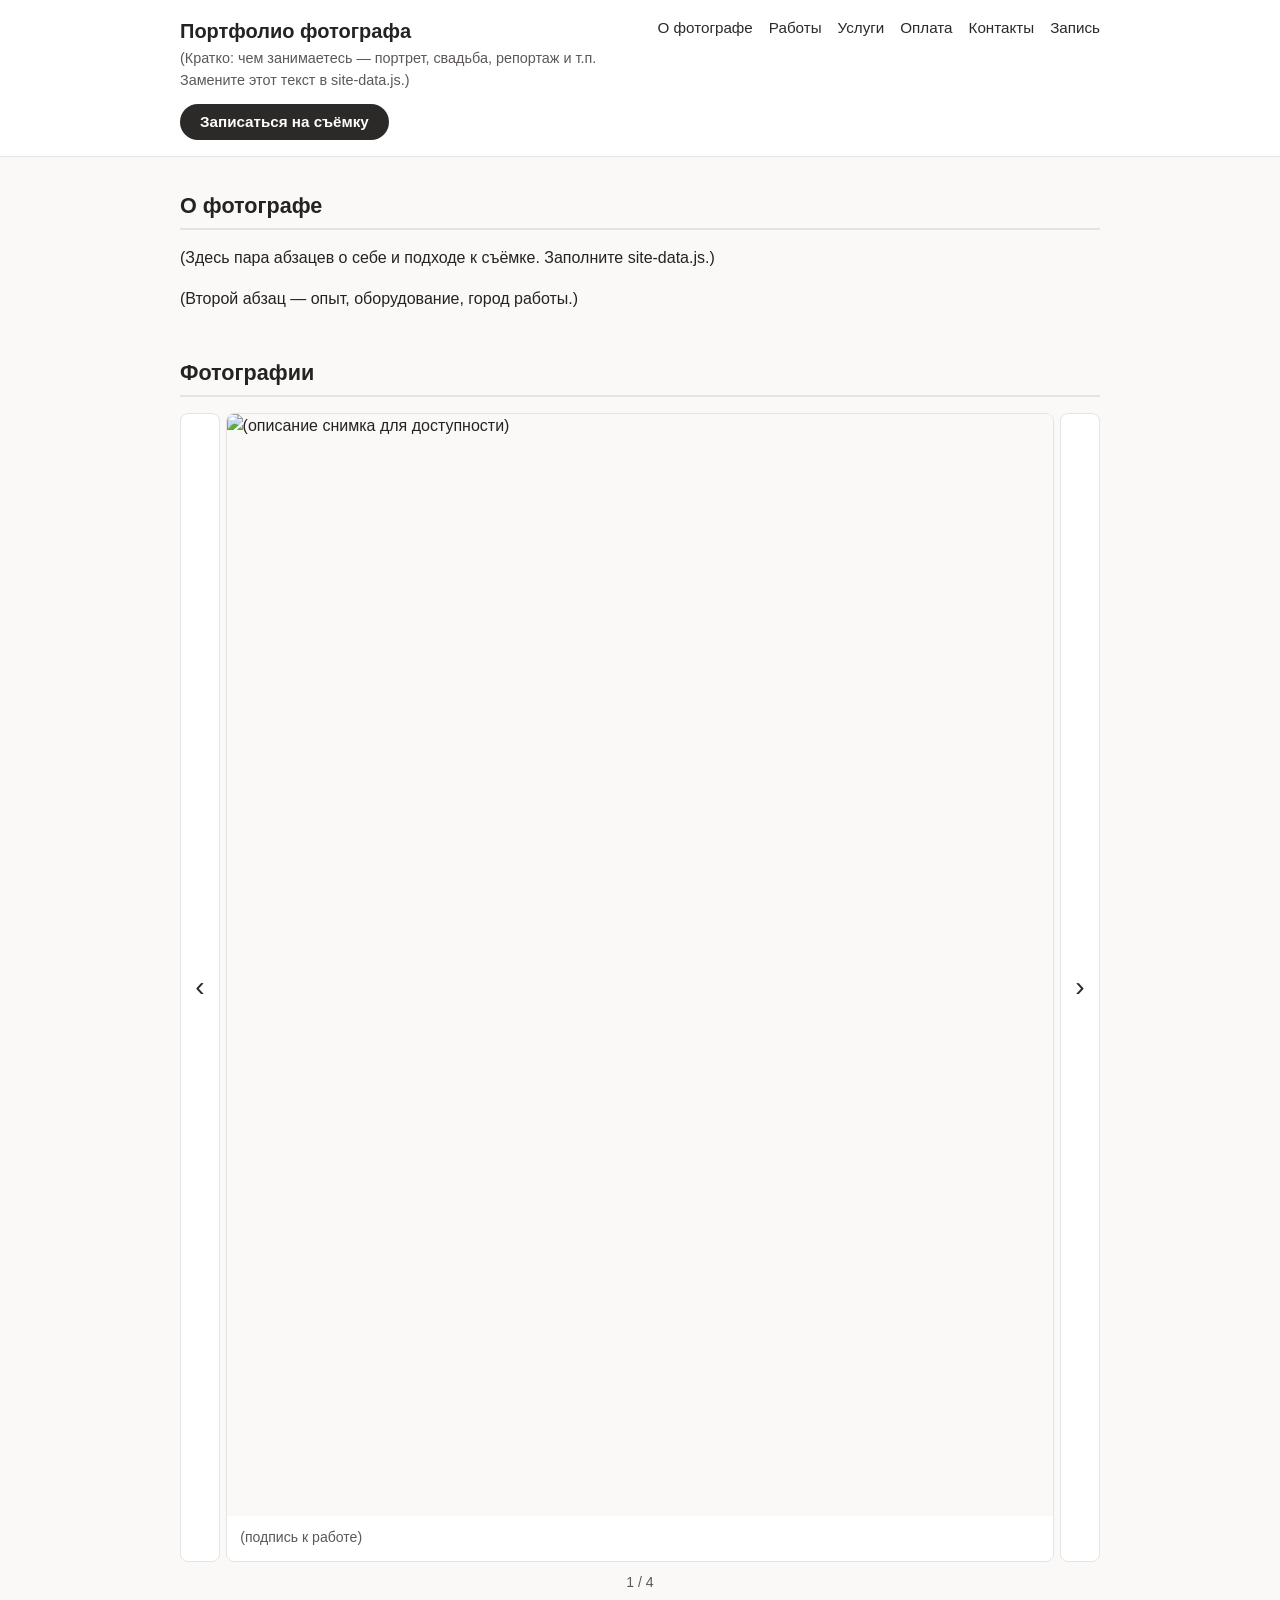
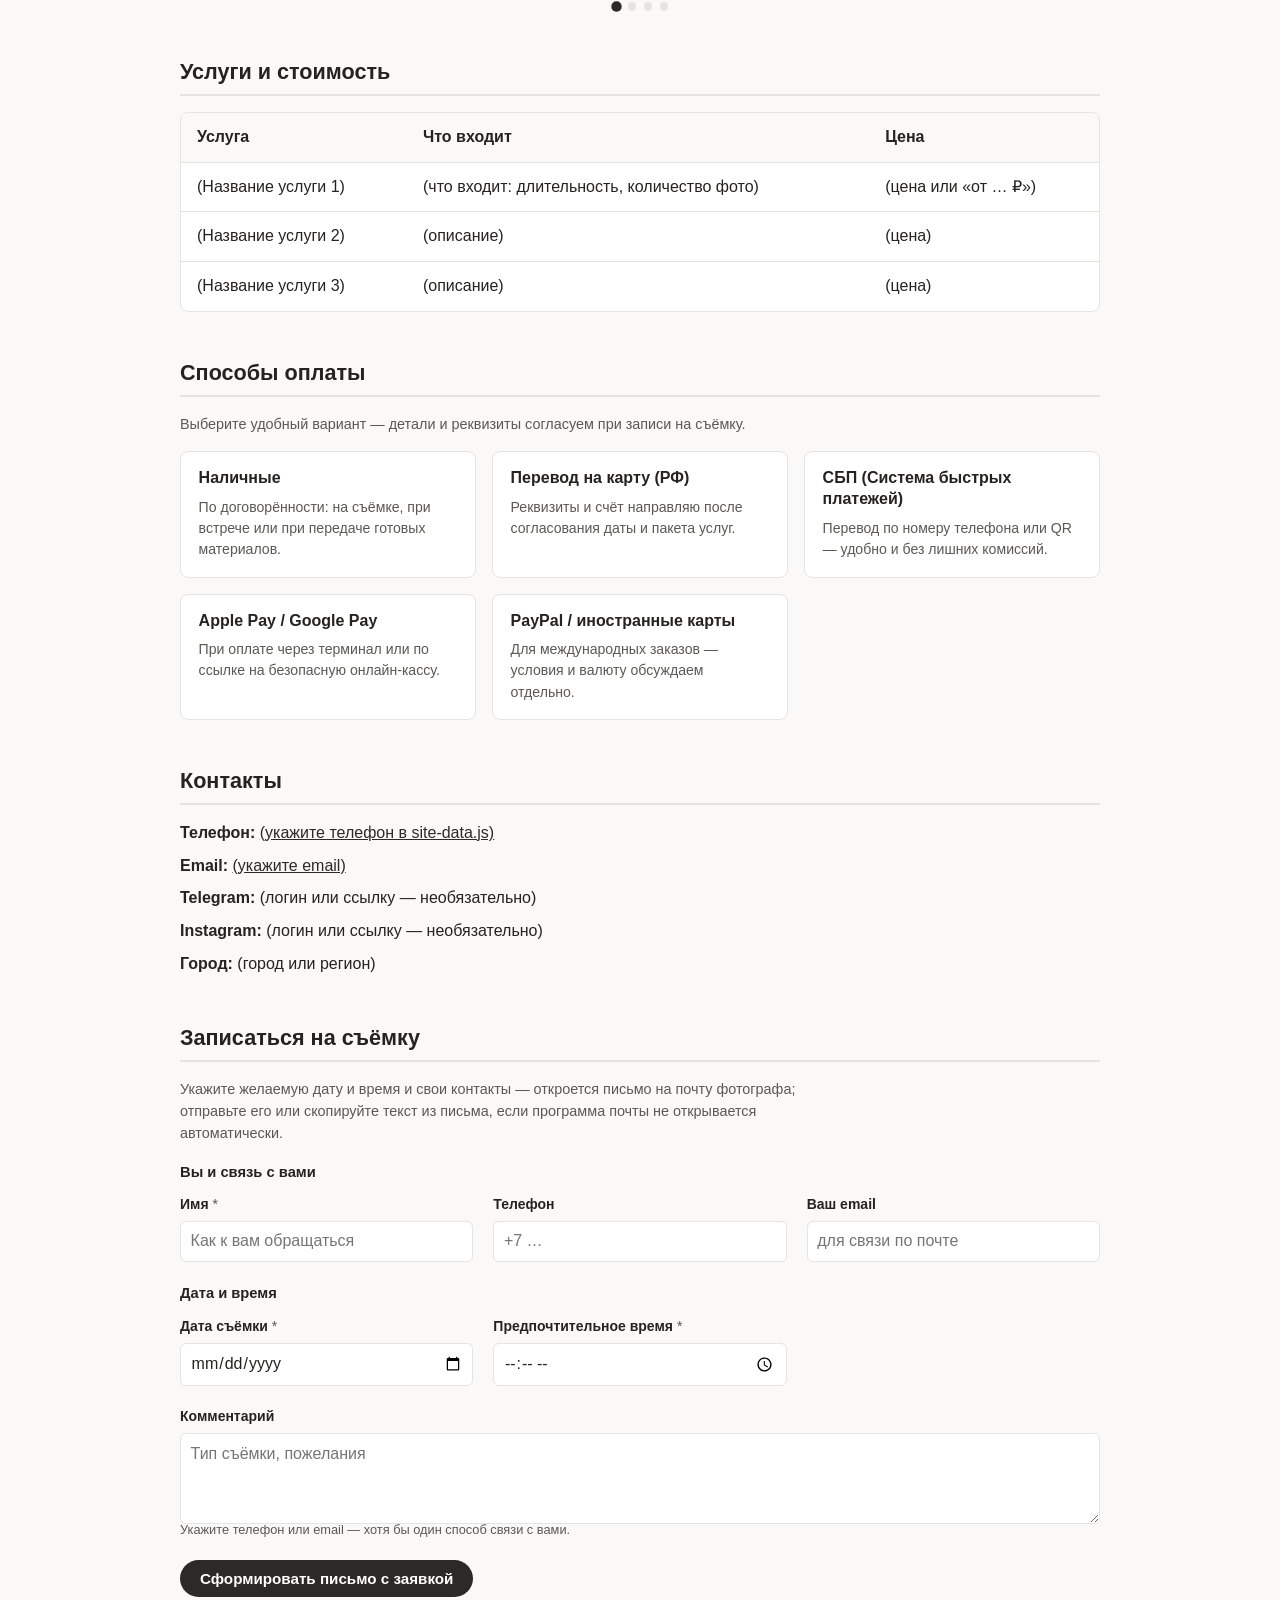
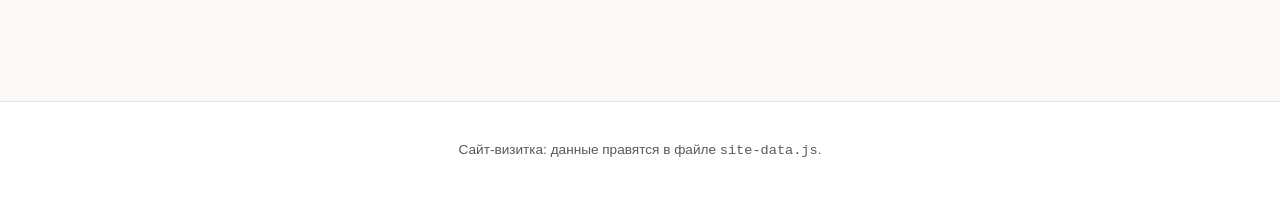
==== commit 10766b62: "Implement payment methods section and enhance gallery slideshow functionality" ====
--- a/index.html
+++ b/index.html
@@ -28,6 +28,7 @@
           <a href="#about">О фотографе</a>
           <a href="#gallery">Работы</a>
           <a href="#services">Услуги</a>
+          <a href="#payment">Оплата</a>
           <a href="#contacts">Контакты</a>
           <a href="#booking">Запись</a>
         </nav>
@@ -43,7 +44,7 @@
 
       <section id="gallery" aria-labelledby="gallery-heading">
         <h2 id="gallery-heading">Фотографии</h2>
-        <div id="gallery" class="gallery"></div>
+        <div id="gallery-mount" class="gallery-root"></div>
       </section>
 
       <section id="services" aria-labelledby="services-heading">
@@ -62,6 +63,14 @@
             </tbody>
           </table>
         </div>
+      </section>
+
+      <section id="payment" aria-labelledby="payment-heading">
+        <h2 id="payment-heading">Способы оплаты</h2>
+        <p class="payment-intro">
+          Выберите удобный вариант — детали и реквизиты согласуем при записи на съёмку.
+        </p>
+        <div id="payment-methods" class="payment-methods"></div>
       </section>
 
       <section id="contacts" aria-labelledby="contacts-heading">
--- a/styles.css
+++ b/styles.css
@@ -191,33 +191,236 @@
   border-bottom: none;
 }
 
-/* Галерея: сетка, легко добавить ещё фото в site-data.js */
-.gallery {
+/* Способы оплаты */
+.payment-intro {
+  margin: 0 0 1rem;
+  font-size: 0.9rem;
+  color: var(--muted);
+  max-width: 42rem;
+}
+
+.payment-methods {
   display: grid;
-  grid-template-columns: repeat(auto-fill, minmax(220px, 1fr));
+  grid-template-columns: repeat(auto-fill, minmax(240px, 1fr));
   gap: 1rem;
 }
 
-.gallery__figure {
-  margin: 0;
+.payment-method {
+  margin: 0;
+  padding: 1rem 1.1rem;
   background: var(--surface);
   border: 1px solid var(--border);
   border-radius: 8px;
-  overflow: hidden;
-}
-
-.gallery__img {
+}
+
+.payment-method__title {
+  margin: 0 0 0.5rem;
+  font-size: 1rem;
+  font-weight: 600;
+  line-height: 1.3;
+}
+
+.payment-method__detail {
+  margin: 0;
+  font-size: 0.88rem;
+  color: var(--muted);
+  line-height: 1.5;
+}
+
+.payment-method__link-wrap {
+  margin: 0.65rem 0 0;
+}
+
+.payment-method__link {
+  font-size: 0.88rem;
+  font-weight: 600;
+  color: var(--accent);
+  text-decoration: none;
+}
+
+.payment-method__link:hover {
+  text-decoration: underline;
+}
+
+.payment-method__link:focus-visible {
+  outline: 2px solid var(--accent);
+  outline-offset: 2px;
+}
+
+/* Галерея: слайдшоу с прокруткой и точками */
+.gallery--slideshow {
+  margin: 0;
+}
+
+.gallery-slideshow__frame {
+  display: grid;
+  grid-template-columns: auto 1fr auto;
+  align-items: stretch;
+  gap: 0.35rem;
+  max-width: 100%;
+}
+
+.gallery-slideshow__btn {
+  flex-shrink: 0;
+  display: inline-flex;
+  align-items: center;
+  justify-content: center;
+  min-width: 2.5rem;
+  padding: 0 0.35rem;
+  font: inherit;
+  font-size: 1.75rem;
+  font-weight: 300;
+  line-height: 1;
+  color: var(--accent);
+  background: var(--surface);
+  border: 1px solid var(--border);
+  border-radius: 8px;
+  cursor: pointer;
+  transition:
+    background 0.15s ease,
+    color 0.15s ease;
+}
+
+.gallery-slideshow__btn:hover {
+  background: var(--bg);
+}
+
+.gallery-slideshow__btn:focus-visible {
+  outline: 2px solid var(--accent);
+  outline-offset: 2px;
+}
+
+.gallery-slideshow__viewport {
+  display: flex;
+  min-width: 0; /* иначе ячейка grid раздувается по ширине всех слайдов — видна не карусель, а полоса */
+  overflow-x: auto;
+  overflow-y: hidden;
+  scroll-snap-type: x mandatory;
+  scroll-behavior: smooth;
+  gap: 0;
+  border-radius: 8px;
+  border: 1px solid var(--border);
+  background: var(--surface);
+  outline: none;
+  /* Тонкая полоса прокрутки; на touch — свайп */
+  scrollbar-width: thin;
+  scrollbar-color: var(--border) transparent;
+}
+
+.gallery-slideshow__viewport::-webkit-scrollbar {
+  height: 6px;
+}
+
+.gallery-slideshow__viewport::-webkit-scrollbar-thumb {
+  background: var(--border);
+  border-radius: 4px;
+}
+
+@media (prefers-reduced-motion: reduce) {
+  .gallery-slideshow__viewport {
+    scroll-behavior: auto;
+  }
+}
+
+.gallery-slideshow__slide {
+  flex: 0 0 100%;
+  min-width: 100%;
+  margin: 0;
+  scroll-snap-align: start;
+  scroll-snap-stop: always;
+  display: flex;
+  flex-direction: column;
+  background: var(--surface);
+}
+
+.gallery-slideshow__img-wrap {
+  position: relative;
+  width: 100%;
+  aspect-ratio: 3 / 4;
+  background: var(--bg);
+}
+
+.gallery-slideshow__img {
   display: block;
   width: 100%;
-  height: auto;
-  aspect-ratio: 3 / 4;
+  height: 100%;
   object-fit: cover;
 }
 
-.gallery__figure figcaption {
-  padding: 0.5rem 0.65rem;
-  font-size: 0.85rem;
-  color: var(--muted);
+.gallery-slideshow__figcaption {
+  padding: 0.65rem 0.85rem 0.85rem;
+  font-size: 0.88rem;
+  color: var(--muted);
+  line-height: 1.45;
+}
+
+.gallery-slideshow__counter {
+  margin: 0.65rem 0 0.5rem;
+  font-size: 0.88rem;
+  color: var(--muted);
+  text-align: center;
+}
+
+.gallery-slideshow__dots {
+  display: flex;
+  flex-wrap: wrap;
+  justify-content: center;
+  align-items: center;
+  gap: 0.45rem;
+  margin: 0;
+  padding: 0 0.25rem;
+}
+
+.gallery-slideshow__dot {
+  width: 0.55rem;
+  height: 0.55rem;
+  padding: 0;
+  border: none;
+  border-radius: 50%;
+  background: var(--border);
+  cursor: pointer;
+  transition:
+    background 0.15s ease,
+    transform 0.15s ease;
+}
+
+.gallery-slideshow__dot:hover {
+  background: var(--muted);
+}
+
+.gallery-slideshow__dot.is-active {
+  background: var(--accent);
+  transform: scale(1.15);
+}
+
+.gallery-slideshow__dot:focus-visible {
+  outline: 2px solid var(--accent);
+  outline-offset: 2px;
+}
+
+@media (max-width: 520px) {
+  .gallery-slideshow__frame {
+    grid-template-columns: 1fr;
+    gap: 0.5rem;
+  }
+
+  .gallery-slideshow__btn {
+    min-width: 100%;
+    min-height: 2.5rem;
+    font-size: 1.35rem;
+  }
+
+  .gallery-slideshow__btn--prev {
+    order: 2;
+  }
+
+  .gallery-slideshow__viewport {
+    order: 1;
+  }
+
+  .gallery-slideshow__btn--next {
+    order: 3;
+  }
 }
 
 /* Контакты */
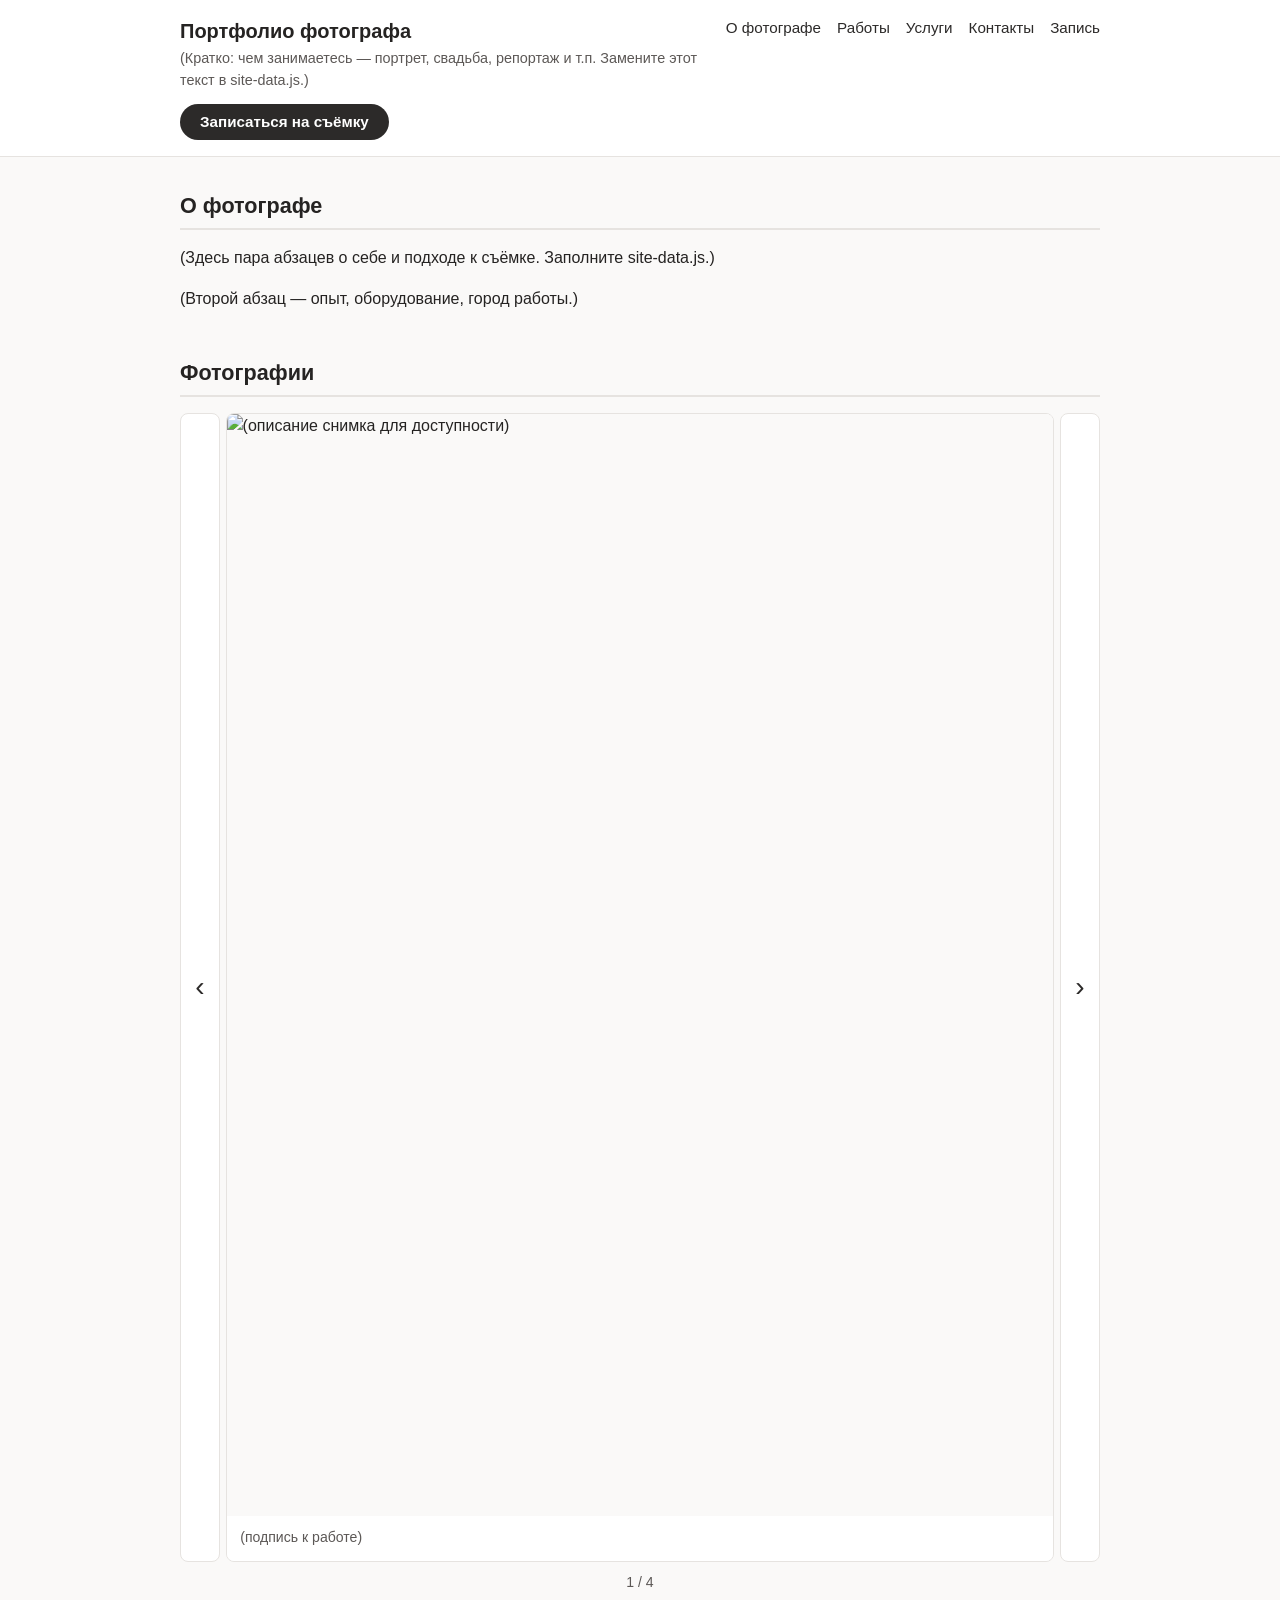
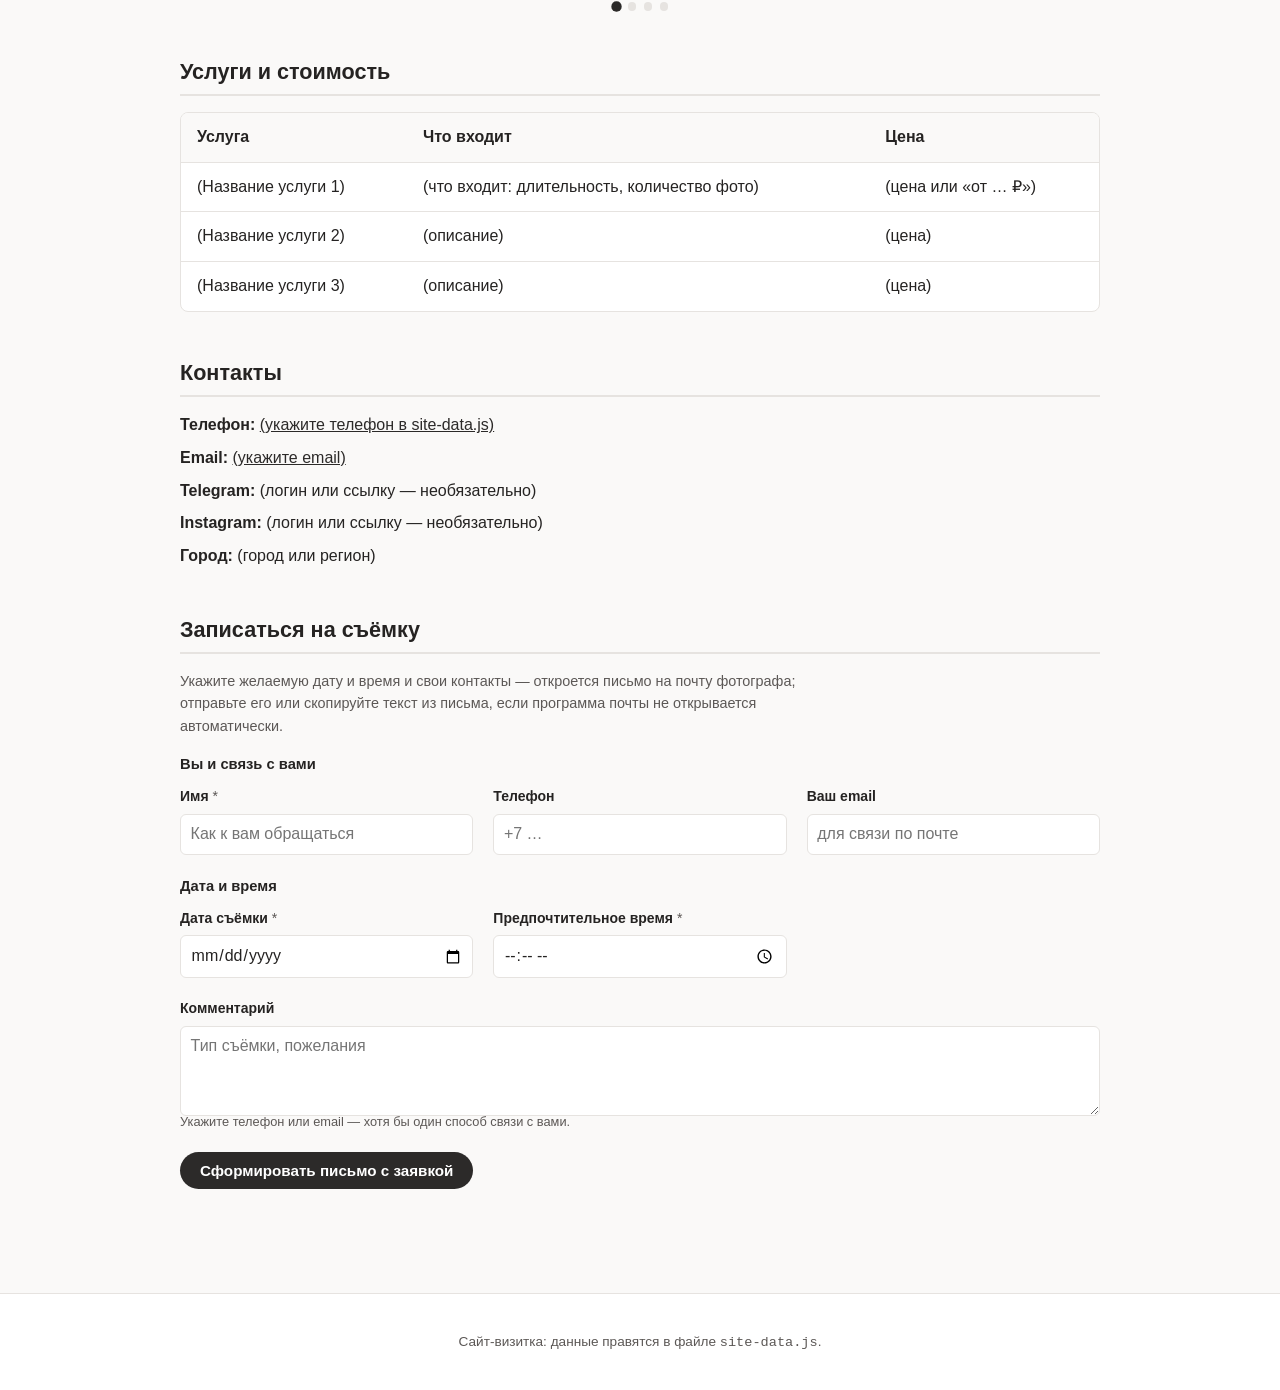
==== commit 0a0f0653: "Remove payment methods section and related functionality from the application" ====
--- a/index.html
+++ b/index.html
@@ -28,7 +28,6 @@
           <a href="#about">О фотографе</a>
           <a href="#gallery">Работы</a>
           <a href="#services">Услуги</a>
-          <a href="#payment">Оплата</a>
           <a href="#contacts">Контакты</a>
           <a href="#booking">Запись</a>
         </nav>
@@ -63,14 +62,6 @@
             </tbody>
           </table>
         </div>
-      </section>
-
-      <section id="payment" aria-labelledby="payment-heading">
-        <h2 id="payment-heading">Способы оплаты</h2>
-        <p class="payment-intro">
-          Выберите удобный вариант — детали и реквизиты согласуем при записи на съёмку.
-        </p>
-        <div id="payment-methods" class="payment-methods"></div>
       </section>
 
       <section id="contacts" aria-labelledby="contacts-heading">
--- a/styles.css
+++ b/styles.css
@@ -191,62 +191,6 @@
   border-bottom: none;
 }
 
-/* Способы оплаты */
-.payment-intro {
-  margin: 0 0 1rem;
-  font-size: 0.9rem;
-  color: var(--muted);
-  max-width: 42rem;
-}
-
-.payment-methods {
-  display: grid;
-  grid-template-columns: repeat(auto-fill, minmax(240px, 1fr));
-  gap: 1rem;
-}
-
-.payment-method {
-  margin: 0;
-  padding: 1rem 1.1rem;
-  background: var(--surface);
-  border: 1px solid var(--border);
-  border-radius: 8px;
-}
-
-.payment-method__title {
-  margin: 0 0 0.5rem;
-  font-size: 1rem;
-  font-weight: 600;
-  line-height: 1.3;
-}
-
-.payment-method__detail {
-  margin: 0;
-  font-size: 0.88rem;
-  color: var(--muted);
-  line-height: 1.5;
-}
-
-.payment-method__link-wrap {
-  margin: 0.65rem 0 0;
-}
-
-.payment-method__link {
-  font-size: 0.88rem;
-  font-weight: 600;
-  color: var(--accent);
-  text-decoration: none;
-}
-
-.payment-method__link:hover {
-  text-decoration: underline;
-}
-
-.payment-method__link:focus-visible {
-  outline: 2px solid var(--accent);
-  outline-offset: 2px;
-}
-
 /* Галерея: слайдшоу с прокруткой и точками */
 .gallery--slideshow {
   margin: 0;
